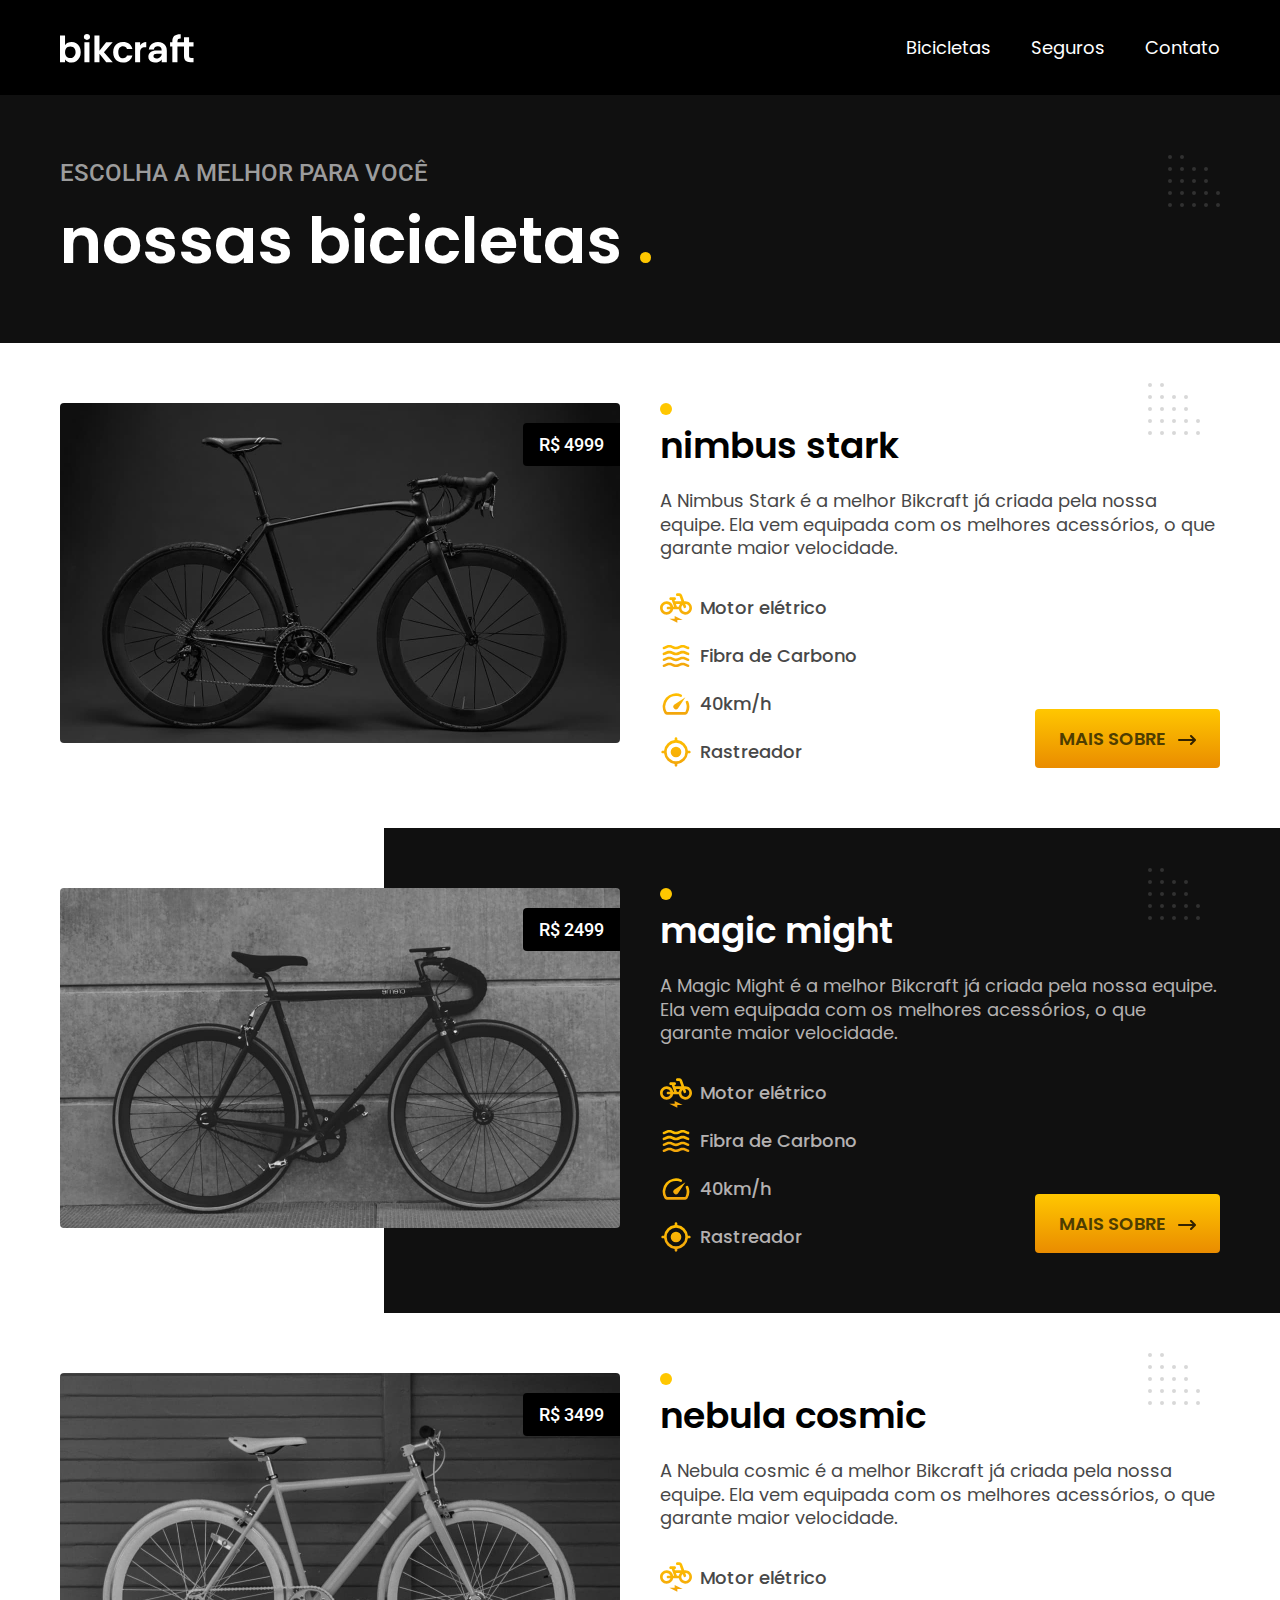
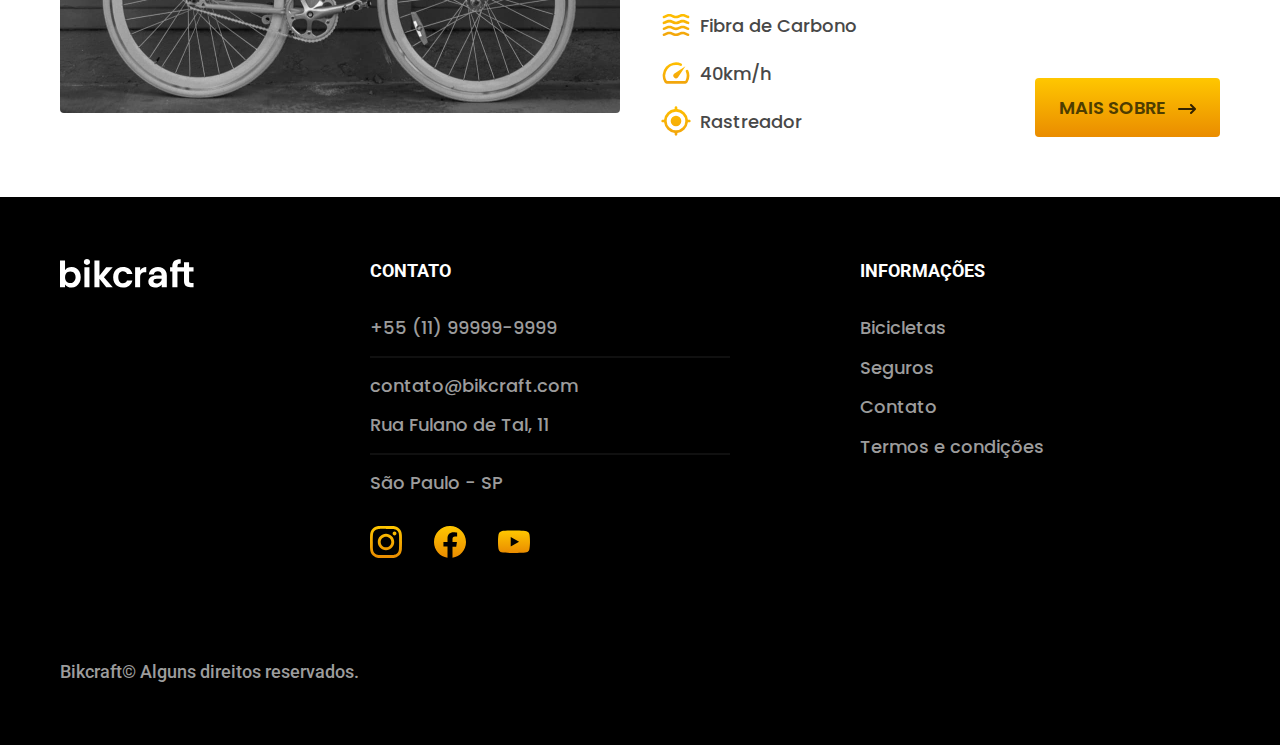
==== bicicletas.html @ 614dfc71 "final" ====
<!DOCTYPE html>
<html lang="pt-br">

<head>
  <meta charset="UTF-8">
  <meta name="viewport" content="width=device-width, initial-scale=1.0">
  <link rel="stylesheet" href="css/style.css">
  <link rel="preconnect" href="https://fonts.googleapis.com">
  <link rel="preconnect" href="https://fonts.gstatic.com" crossorigin>
  <link href="https://fonts.googleapis.com/css2?family=Merriweather:ital,wght@1,900&family=Poppins:wght@400;500;600&family=Roboto:wght@400;500;700&display=swap" rel="stylesheet">
  <meta name="description" content="Bicicletas elétricas de alta precisão e qualidade, feitas sob medida para o cliente. Explore o mundo na sua velocidade com a Bikcraft">
  <title>Bicicletas | Bikcraft</title>
</head>

<body>
  <header class="header-bg">
    <div class="header container">
      <a href="./"> <img src="/img/bikcraft.svg" alt="Bikcraft"> </a>
      <nav aria-label="primaria">
        <ul class="header-menu p-textopp">
          <li> <a href="/bicicletas.html"> Bicicletas </a> </li>
          <li> <a href="/seguros.html"> Seguros </a> </li>
          <li> <a href="/contato.html"> Contato </a> </li>
        </ul>
      </nav>
    </div>
  </header>
  <article class="titulo-bg">
    <div class="titulo-cont container">
      <h3 class="r-upper cinza4">escolha a melhor para você</h3>
      <h1 class="p-titulo branco">nossas bicicletas <span class="amarelo">.</span></h1>
    </div>
  </article>
  <main class="bikes">
    <div class="bike container ">
      <div class="img-bike">
        <img src="/img/bicicletas/nimbus.jpg" alt="bicileta">
        <span class="r-texto1 branco">R$ 4999</span>
      </div>
      <div class="conteudo-bikes">
        <h2 class="p-titulo11">nimbus stark</h2>
        <p class="p-textopp cinza2">A Nimbus Stark é a melhor Bikcraft já criada pela nossa equipe. Ela vem equipada com os melhores acessórios, o que garante maior velocidade.</p>
        <ul class="p-textop cinza2">
          <li> <img src="/img/icones/eletrica.svg">Motor elétrico</li>
          <li><img src="/img/icones/carbono.svg">Fibra de Carbono</li>
          <li><img src="/img/icones/velocidade.svg">40km/h</li>
          <li><img src="/img/icones/rastreador.svg">Rastreador</li>
        </ul>
        <a class="botão seta" href="./bicicletas/nimbus.html">MAIS SOBRE</a>
      </div>
    </div>
    <div class="bike-bg">
      <div class="bike container ">
        <div class="img-bike">
          <img src="/img/bicicletas/magic.jpg" alt="bicicleta">
          <span class="r-texto1 branco">R$ 2499</span>
        </div>
        <div class="conteudo-bikes">
          <h2 class="p-titulo11 branco">magic might</h2>
          <p class="p-textopp cinza1">A Magic Might é a melhor Bikcraft já criada pela nossa equipe. Ela vem equipada com os melhores acessórios, o que garante maior velocidade.</p>
          <ul class="p-textop cinza1">
            <li> <img src="/img/icones/eletrica.svg">Motor elétrico</li>
            <li><img src="/img/icones/carbono.svg">Fibra de Carbono</li>
            <li><img src="/img/icones/velocidade.svg">40km/h</li>
            <li><img src="/img/icones/rastreador.svg">Rastreador</li>
          </ul>
          <a class="botão seta" href="./bicicletas/magic.html">MAIS SOBRE</a>
        </div>
      </div>
    </div>
    <div class="bike container ">
      <div class="img-bike">
        <img src="/img/bicicletas/nebula.jpg" alt="bicileta">
        <span class="r-texto1 branco">R$ 3499</span>
      </div>
      <div class="conteudo-bikes">
        <h2 class="p-titulo11">nebula cosmic</h2>
        <p class="p-textopp cinza2">A Nebula cosmic é a melhor Bikcraft já criada pela nossa equipe. Ela vem equipada com os melhores acessórios, o que garante maior velocidade.</p>
        <ul class="p-textop cinza2">
          <li> <img src="/img/icones/eletrica.svg">Motor elétrico</li>
          <li><img src="/img/icones/carbono.svg">Fibra de Carbono</li>
          <li><img src="/img/icones/velocidade.svg">40km/h</li>
          <li><img src="/img/icones/rastreador.svg">Rastreador</li>
        </ul>
        <a class="botão seta" href="./bicicletas/nebula.html">MAIS SOBRE</a>
      </div>
    </div>
  </main>
  <footer class="footer-bg">
    <div class="footer container branco">
      <img class="bikcraft-logo" src="/img/bikcraft.svg" alt="Bikcraft">
      <div class="contato">
        <h3 class="r-titulopp">CONTATO</h3>
        <Ul class="p-textop cinza4">
          <li><a href="tel:+5511999999999">+55 (11) 99999-9999</a></li>
          <li><a href="mailto:contato@bikcraft.com">contato@bikcraft.com</a></li>
          <li><span>Rua Fulano de Tal, 11</span></li>
          <li><span>São Paulo - SP<span></li>
        </Ul>
        <div class="footer-redes">
          <img src="/img/insta.svg" alt="">
          <img src="/img/face.svg" alt="">
          <img src="/img/yout.svg" alt="">
        </div>
      </div>
      <div class="informção">
        <h3 class="r-titulopp">INFORMAÇÕES</h3>
        <Ul class="p-textop cinza4">
          <li><a href="/bicicletas.html">Bicicletas</a></li>
          <li><a href="/seguros.html">Seguros</a></li>
          <li><a href="/">Contato</a></li>
          <li><a href="/termos.html">Termos e condições</a></li>
        </ul>
      </div>
      <p class="textfooter r-texto1 cinza4">Bikcraft© Alguns direitos reservados.</p>
    </div>
  </footer>
</body>

</html>
---- css/style.css ----
@import url("./global/global.css");
@import url("./global/tipografia.css");
@import url("./global/cor.css");
@import url("./global/componente.css");
@import url("./global/header.css");
@import url("./home/introdução.css");
@import url("./home/bicicletas.css");
@import url("./home/tecnologia.css");
@import url("./home/parceiros.css");
@import url("./home/depoimento.css");
@import url("./home/seguro.css");
@import url("./global/footer.css");
/* outras pages */
@import url("./termos/termos.css");
@import url("./bicicletas/bicicletas.css");
@import url("./seguros/seguros.css");
@import url("./bicicletas/bicicleta.css");
@import url("./contato/contato.css");
@import url("./orçamento/orçamento.css");
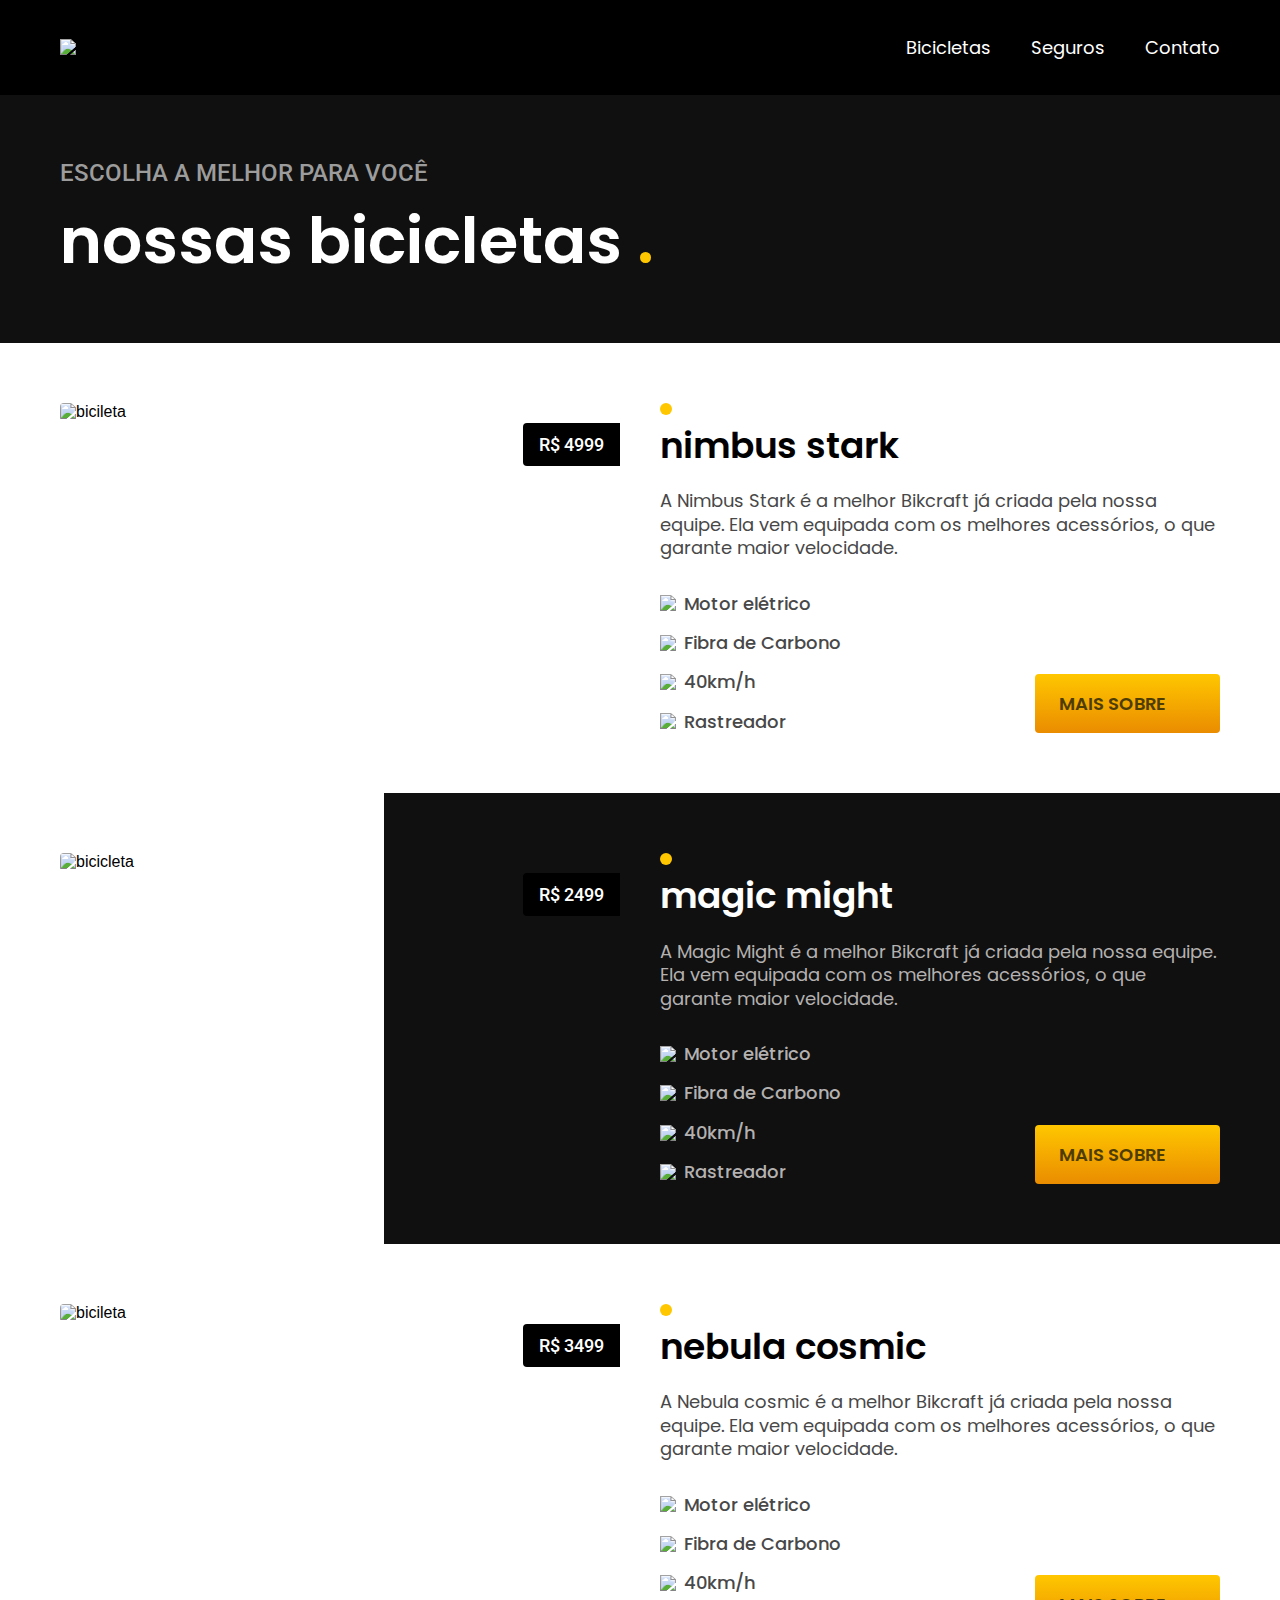
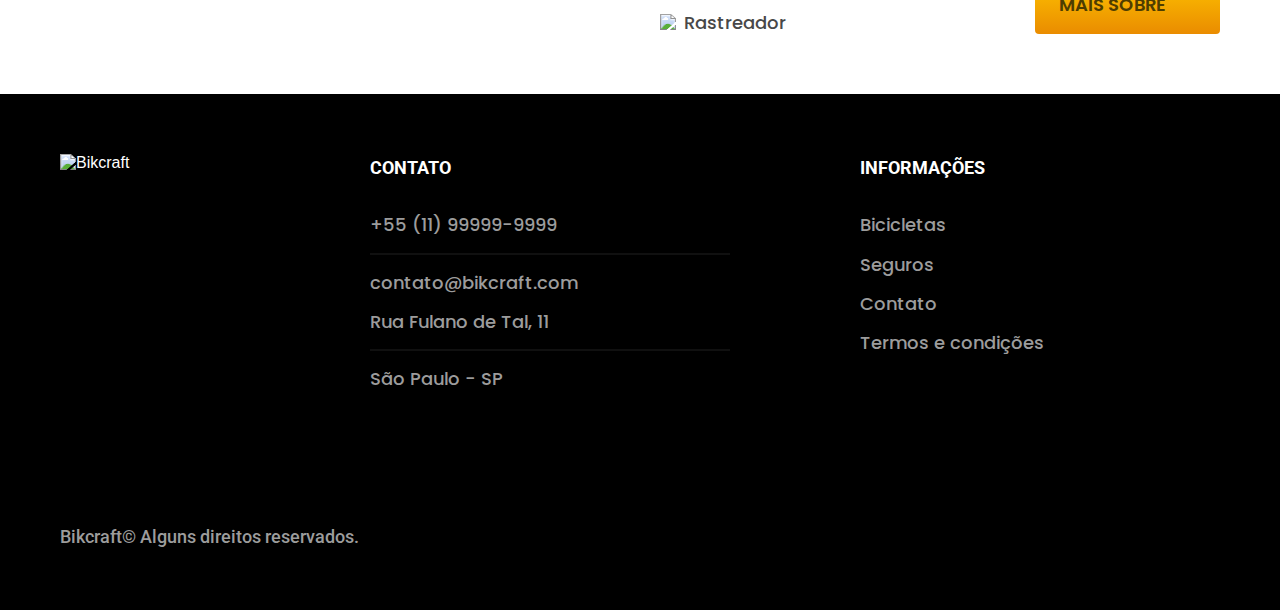
==== commit d867e78f: "final" ====
--- a/bicicletas.html
+++ b/bicicletas.html
@@ -1,120 +1,120 @@
-<!DOCTYPE html>
-<html lang="pt-br">
-
-<head>
-  <meta charset="UTF-8">
-  <meta name="viewport" content="width=device-width, initial-scale=1.0">
-  <link rel="stylesheet" href="css/style.css">
-  <link rel="preconnect" href="https://fonts.googleapis.com">
-  <link rel="preconnect" href="https://fonts.gstatic.com" crossorigin>
-  <link href="https://fonts.googleapis.com/css2?family=Merriweather:ital,wght@1,900&family=Poppins:wght@400;500;600&family=Roboto:wght@400;500;700&display=swap" rel="stylesheet">
-  <meta name="description" content="Bicicletas elétricas de alta precisão e qualidade, feitas sob medida para o cliente. Explore o mundo na sua velocidade com a Bikcraft">
-  <title>Bicicletas | Bikcraft</title>
-</head>
-
-<body>
-  <header class="header-bg">
-    <div class="header container">
-      <a href="./"> <img src="/img/bikcraft.svg" alt="Bikcraft"> </a>
-      <nav aria-label="primaria">
-        <ul class="header-menu p-textopp">
-          <li> <a href="/bicicletas.html"> Bicicletas </a> </li>
-          <li> <a href="/seguros.html"> Seguros </a> </li>
-          <li> <a href="/contato.html"> Contato </a> </li>
-        </ul>
-      </nav>
-    </div>
-  </header>
-  <article class="titulo-bg">
-    <div class="titulo-cont container">
-      <h3 class="r-upper cinza4">escolha a melhor para você</h3>
-      <h1 class="p-titulo branco">nossas bicicletas <span class="amarelo">.</span></h1>
-    </div>
-  </article>
-  <main class="bikes">
-    <div class="bike container ">
-      <div class="img-bike">
-        <img src="/img/bicicletas/nimbus.jpg" alt="bicileta">
-        <span class="r-texto1 branco">R$ 4999</span>
-      </div>
-      <div class="conteudo-bikes">
-        <h2 class="p-titulo11">nimbus stark</h2>
-        <p class="p-textopp cinza2">A Nimbus Stark é a melhor Bikcraft já criada pela nossa equipe. Ela vem equipada com os melhores acessórios, o que garante maior velocidade.</p>
-        <ul class="p-textop cinza2">
-          <li> <img src="/img/icones/eletrica.svg">Motor elétrico</li>
-          <li><img src="/img/icones/carbono.svg">Fibra de Carbono</li>
-          <li><img src="/img/icones/velocidade.svg">40km/h</li>
-          <li><img src="/img/icones/rastreador.svg">Rastreador</li>
-        </ul>
-        <a class="botão seta" href="./bicicletas/nimbus.html">MAIS SOBRE</a>
-      </div>
-    </div>
-    <div class="bike-bg">
-      <div class="bike container ">
-        <div class="img-bike">
-          <img src="/img/bicicletas/magic.jpg" alt="bicicleta">
-          <span class="r-texto1 branco">R$ 2499</span>
-        </div>
-        <div class="conteudo-bikes">
-          <h2 class="p-titulo11 branco">magic might</h2>
-          <p class="p-textopp cinza1">A Magic Might é a melhor Bikcraft já criada pela nossa equipe. Ela vem equipada com os melhores acessórios, o que garante maior velocidade.</p>
-          <ul class="p-textop cinza1">
-            <li> <img src="/img/icones/eletrica.svg">Motor elétrico</li>
-            <li><img src="/img/icones/carbono.svg">Fibra de Carbono</li>
-            <li><img src="/img/icones/velocidade.svg">40km/h</li>
-            <li><img src="/img/icones/rastreador.svg">Rastreador</li>
-          </ul>
-          <a class="botão seta" href="./bicicletas/magic.html">MAIS SOBRE</a>
-        </div>
-      </div>
-    </div>
-    <div class="bike container ">
-      <div class="img-bike">
-        <img src="/img/bicicletas/nebula.jpg" alt="bicileta">
-        <span class="r-texto1 branco">R$ 3499</span>
-      </div>
-      <div class="conteudo-bikes">
-        <h2 class="p-titulo11">nebula cosmic</h2>
-        <p class="p-textopp cinza2">A Nebula cosmic é a melhor Bikcraft já criada pela nossa equipe. Ela vem equipada com os melhores acessórios, o que garante maior velocidade.</p>
-        <ul class="p-textop cinza2">
-          <li> <img src="/img/icones/eletrica.svg">Motor elétrico</li>
-          <li><img src="/img/icones/carbono.svg">Fibra de Carbono</li>
-          <li><img src="/img/icones/velocidade.svg">40km/h</li>
-          <li><img src="/img/icones/rastreador.svg">Rastreador</li>
-        </ul>
-        <a class="botão seta" href="./bicicletas/nebula.html">MAIS SOBRE</a>
-      </div>
-    </div>
-  </main>
-  <footer class="footer-bg">
-    <div class="footer container branco">
-      <img class="bikcraft-logo" src="/img/bikcraft.svg" alt="Bikcraft">
-      <div class="contato">
-        <h3 class="r-titulopp">CONTATO</h3>
-        <Ul class="p-textop cinza4">
-          <li><a href="tel:+5511999999999">+55 (11) 99999-9999</a></li>
-          <li><a href="mailto:contato@bikcraft.com">contato@bikcraft.com</a></li>
-          <li><span>Rua Fulano de Tal, 11</span></li>
-          <li><span>São Paulo - SP<span></li>
-        </Ul>
-        <div class="footer-redes">
-          <img src="/img/insta.svg" alt="">
-          <img src="/img/face.svg" alt="">
-          <img src="/img/yout.svg" alt="">
-        </div>
-      </div>
-      <div class="informção">
-        <h3 class="r-titulopp">INFORMAÇÕES</h3>
-        <Ul class="p-textop cinza4">
-          <li><a href="/bicicletas.html">Bicicletas</a></li>
-          <li><a href="/seguros.html">Seguros</a></li>
-          <li><a href="/">Contato</a></li>
-          <li><a href="/termos.html">Termos e condições</a></li>
-        </ul>
-      </div>
-      <p class="textfooter r-texto1 cinza4">Bikcraft© Alguns direitos reservados.</p>
-    </div>
-  </footer>
-</body>
-
+<!DOCTYPE html>
+<html lang="pt-br">
+
+<head>
+  <meta charset="UTF-8">
+  <meta name="viewport" content="width=device-width, initial-scale=1.0">
+  <link rel="stylesheet" href="/style.min.css">
+  <link rel="preconnect" href="https://fonts.googleapis.com">
+  <link rel="preconnect" href="https://fonts.gstatic.com" crossorigin>
+  <link href="https://fonts.googleapis.com/css2?family=Merriweather:ital,wght@1,900&family=Poppins:wght@400;500;600&family=Roboto:wght@400;500;700&display=swap" rel="stylesheet">
+  <meta name="description" content="Bicicletas elétricas de alta precisão e qualidade, feitas sob medida para o cliente. Explore o mundo na sua velocidade com a Bikcraft">
+  <title>Bicicletas | Bikcraft</title>
+</head>
+
+<body>
+  <header class="header-bg">
+    <div class="header container">
+      <a href="./"> <img src="/img/bikcraft.svg" alt="Bikcraft"> </a>
+      <nav aria-label="primaria">
+        <ul class="header-menu p-textopp">
+          <li> <a href="/bicicletas.html"> Bicicletas </a> </li>
+          <li> <a href="/seguros.html"> Seguros </a> </li>
+          <li> <a href="/contato.html"> Contato </a> </li>
+        </ul>
+      </nav>
+    </div>
+  </header>
+  <article class="titulo-bg">
+    <div class="titulo-cont container">
+      <h3 class="r-upper cinza4">escolha a melhor para você</h3>
+      <h1 class="p-titulo branco">nossas bicicletas <span class="amarelo">.</span></h1>
+    </div>
+  </article>
+  <main class="bikes">
+    <div class="bike container ">
+      <div class="img-bike">
+        <img src="/img/bicicletas/nimbus.jpg" alt="bicileta">
+        <span class="r-texto1 branco">R$ 4999</span>
+      </div>
+      <div class="conteudo-bikes">
+        <h2 class="p-titulo11">nimbus stark</h2>
+        <p class="p-textopp cinza2">A Nimbus Stark é a melhor Bikcraft já criada pela nossa equipe. Ela vem equipada com os melhores acessórios, o que garante maior velocidade.</p>
+        <ul class="p-textop cinza2">
+          <li> <img src="/img/icones/eletrica.svg">Motor elétrico</li>
+          <li><img src="/img/icones/carbono.svg">Fibra de Carbono</li>
+          <li><img src="/img/icones/velocidade.svg">40km/h</li>
+          <li><img src="/img/icones/rastreador.svg">Rastreador</li>
+        </ul>
+        <a class="botão seta" href="/nimbus.html">MAIS SOBRE</a>
+      </div>
+    </div>
+    <div class="bike-bg">
+      <div class="bike container ">
+        <div class="img-bike">
+          <img src="/img/bicicletas/magic.jpg" alt="bicicleta">
+          <span class="r-texto1 branco">R$ 2499</span>
+        </div>
+        <div class="conteudo-bikes">
+          <h2 class="p-titulo11 branco">magic might</h2>
+          <p class="p-textopp cinza1">A Magic Might é a melhor Bikcraft já criada pela nossa equipe. Ela vem equipada com os melhores acessórios, o que garante maior velocidade.</p>
+          <ul class="p-textop cinza1">
+            <li> <img src="/img/icones/eletrica.svg">Motor elétrico</li>
+            <li><img src="/img/icones/carbono.svg">Fibra de Carbono</li>
+            <li><img src="/img/icones/velocidade.svg">40km/h</li>
+            <li><img src="/img/icones/rastreador.svg">Rastreador</li>
+          </ul>
+          <a class="botão seta" href="/magic.html">MAIS SOBRE</a>
+        </div>
+      </div>
+    </div>
+    <div class="bike container ">
+      <div class="img-bike">
+        <img src="/img/bicicletas/nebula.jpg" alt="bicileta">
+        <span class="r-texto1 branco">R$ 3499</span>
+      </div>
+      <div class="conteudo-bikes">
+        <h2 class="p-titulo11">nebula cosmic</h2>
+        <p class="p-textopp cinza2">A Nebula cosmic é a melhor Bikcraft já criada pela nossa equipe. Ela vem equipada com os melhores acessórios, o que garante maior velocidade.</p>
+        <ul class="p-textop cinza2">
+          <li> <img src="/img/icones/eletrica.svg">Motor elétrico</li>
+          <li><img src="/img/icones/carbono.svg">Fibra de Carbono</li>
+          <li><img src="/img/icones/velocidade.svg">40km/h</li>
+          <li><img src="/img/icones/rastreador.svg">Rastreador</li>
+        </ul>
+        <a class="botão seta" href="/nebula.html">MAIS SOBRE</a>
+      </div>
+    </div>
+  </main>
+  <footer class="footer-bg">
+    <div class="footer container branco">
+      <img class="bikcraft-logo" src="/img/bikcraft.svg" alt="Bikcraft">
+      <div class="contato">
+        <h3 class="r-titulopp">CONTATO</h3>
+        <Ul class="p-textop cinza4">
+          <li><a href="tel:+5511999999999">+55 (11) 99999-9999</a></li>
+          <li><a href="mailto:contato@bikcraft.com">contato@bikcraft.com</a></li>
+          <li><span>Rua Fulano de Tal, 11</span></li>
+          <li><span>São Paulo - SP<span></li>
+        </Ul>
+        <div class="footer-redes">
+          <img src="/img/insta.svg" alt="">
+          <img src="/img/face.svg" alt="">
+          <img src="/img/yout.svg" alt="">
+        </div>
+      </div>
+      <div class="informção">
+        <h3 class="r-titulopp">INFORMAÇÕES</h3>
+        <Ul class="p-textop cinza4">
+          <li><a href="/bicicletas.html">Bicicletas</a></li>
+          <li><a href="/seguros.html">Seguros</a></li>
+          <li><a href="/">Contato</a></li>
+          <li><a href="/termos.html">Termos e condições</a></li>
+        </ul>
+      </div>
+      <p class="textfooter r-texto1 cinza4">Bikcraft© Alguns direitos reservados.</p>
+    </div>
+  </footer>
+</body>
+
 </html>--- a/style.min.css
+++ b/style.min.css
@@ -0,0 +1 @@
+a,dd,h1,h2,h3,h4,h5,h6,p{text-decoration:none;color:inherit;margin:0;padding:0}button{border:none}.container{box-sizing:border-box;max-width:1200px;padding-left:20px;padding-right:20px;margin-left:auto;margin-right:auto}img{max-width:100%;height:auto;display:block}img[src$=".jpg"]{border-radius:4px}.p-titulo{font-family:poppins;font-size:64px;line-height:1.3;font-weight:600}.p-titulo1{font-family:poppins;font-size:32px;line-height:1.3;font-weight:600}.p-titulo11{font-family:poppins;font-size:36px;line-height:1.3;font-weight:600}.p-titulo111{font-family:poppins;font-size:48px;line-height:1.3;font-weight:600}.p-titulo2{font-family:poppins;font-size:24px;line-height:1.3;font-weight:500}.p-titulo3{font-family:poppins;font-size:24px;line-height:1.3;font-weight:600}.p-titulo4{font-family:poppins;font-size:16px;line-height:1.3;font-weight:600}.p-titulo5{font-family:poppins;font-size:16px;line-height:1.3;font-weight:500}.p-textop{font-family:poppins;font-size:18px;line-height:1.3;font-weight:500}.p-textopp{font-family:poppins;font-size:18px;line-height:1.3;font-weight:400}.p-textopp1{font-family:poppins;font-size:12px;line-height:1.3;font-weight:500}.r-paragrafo{font-family:Roboto;font-size:24px;line-height:1.5;font-weight:400}.r-paragrafo1{font-family:Roboto;font-size:20px;line-height:1.5;font-weight:400}.r-sub{font-family:Roboto;font-size:20px;line-height:1.5;font-weight:500}.r-upper{font-family:Roboto;font-size:24px;line-height:1.5;font-weight:500;text-transform:uppercase}.r-upper1{font-family:Roboto;font-size:36px;line-height:1.5;font-weight:500;text-transform:uppercase}.r-texto{font-family:Roboto;font-size:16px;line-height:1.5;font-weight:400}.r-textob{font-family:Roboto;font-size:16px;line-height:1.5;font-weight:500}.r-texto1{font-family:Roboto;font-size:18px;line-height:1.5;font-weight:500}.r-titulopp{font-family:Roboto;font-size:18px;line-height:1.5;font-weight:700;text-transform:uppercase}.textodep{font-family:Merriweather;font-style:italic;font-weight:900;font-size:36px;line-height:1.3}@media (max-width:1200px){.p-titulo{font-size:40px}.r-paragrafo{font-size:18px}}@media (max-width:800px){.p-titulo{font-size:36px}.p-titulo1{font-size:24px}.r-texto1{font-size:16px}.textodep{font-size:32px}.r-upper{font-size:18px;text-transform:lowercase}.r-upper1{font-family:Roboto;font-size:24px}}.amarelo{color:#ffc700}.amarelo1{color:#4e3d00}.branco{color:#fff}.preto{color:#000}.preto1{color:#101010}.preto2{color:#1d1d1d}.cinza{color:#e5e5e5}.cinza1{color:#b4b1b1}.cinza2{color:#484848}.cinza3{color:#313131}.cinza4{color:#9c9c9c}:root{--branco:#ffffff;--preto:#000000;--preto1:#101010;--preto2:#1d1d1d;--amarelo:#ffc700;--amarelo1:#4e3d00;--amarelo2:#ca9e00;--branco1:#eeeeee;--cinza:#e5e5e5;--cinza1:#b4b1b1;--cinza2:#484848;--cinza3:#313131;--cinza4:#9c9c9c}.botão{display:inline-block;background:linear-gradient(#ffc700,#ea8c00);color:var(--amarelo1);padding:16px 24px;border-radius:4px;font-family:Poppins;font-weight:600;font-size:18px;max-width:max-content;border:none;cursor:pointer}.botão.secundario{background:var(--cinza3);color:var(--branco1)}.botão.seta::after{content:"";display:inline-block;width:18px;height:10px;margin-left:12px;background-image:url("/img/icones/seta.svg");transition:transform .2s}.botão.seta:hover::after{transform:translateX(4px)}.botão:hover{background:linear-gradient(#f3be00,#d68000)}.botão.secundario:hover{background:var(--cinza2)}.titulo-bg{background:var(--preto1) url("/img/dec/top-right.svg") no-repeat top 60px right 60px;padding-top:60px;padding-bottom:60px}.titulo-cont h1{margin-top:8px}@media (max-width:800px){.botão{padding:12px 20px;font-weight:500;font-size:16px}.titulo-bg{background:var(--preto1);padding-top:40px;padding-bottom:40px}.titulo-cont h1{margin-top:0}}body{margin:0;font-family:Arial,Helvetica,sans-serif}ul{margin:0;padding:0;list-style:none}a{text-decoration:none}.header-bg{background-color:#000}.header{display:flex;flex-wrap:wrap;gap:20px;justify-content:space-between;align-items:center;padding-top:20px;padding-bottom:20px}.header-menu{display:flex;flex-wrap:wrap;gap:40px}.header-menu a{display:inline-block;padding:16px 0;color:#fff;font-size:18px;position:relative}.header-menu a::after{content:"";display:block;height:2px;width:0%;background:#fff;margin-top:4px;transition:.3s;position:absolute}.header-menu a:hover:after{width:100%}@media (max-width:800px){.header-menu{gap:20px}.header-menu a:hover{background-color:#2e2e2e}.header-menu a{background:#111;padding:12px 16px;border-radius:4px}.header-menu a::after{display:none}}@media (max-width:600px){.header-menu{gap:12px}.header-menu a{padding:8px 12px;font-size:12px}}.introdução{background:var(--preto) url("/img/dec/bottom-left.svg") no-repeat bottom 160px left 80px;box-shadow:inset 0 -80px var(--branco)}.conteudointro{display:grid;grid-template-columns:1fr 1fr;gap:20px}.textosintro{margin-top:100px}.introtexto,.introtitulo{margin-bottom:40px}.introtexto{max-width:40ch}.imgintro{height:100%;object-fit:cover}@media (max-width:1200px){.textosintro{margin-top:80px}}@media (max-width:800px){.introdução{box-shadow:inset 0 -40px var(--branco)}.introtitulo{margin-bottom:20px}.textosintro{margin-top:60px}.conteudointro{grid-template-columns:1fr}.imgintro{height:300px;width:100%;margin-top:20px}.introdução{background:var(--preto1)}.textosintro{margin-top:60px}}.bicicletas{box-sizing:border-box;max-width:1400px;padding-left:20px;padding-right:20px;margin-left:auto;margin-right:auto;display:flex;gap:40px;margin-top:60px;overflow-x:auto}.opções{margin-top:100px;margin-bottom:100px}.bicicletas h2{margin-top:14px;margin-bottom:8px;display:flex;align-items:center}.bicicletas a{display:block}.bicicletas h2::before{content:"";display:inline-block;background:var(--amarelo);height:12px;width:12px;border-radius:6px;margin-right:8px;transition:width .2s}.bicicletas a:hover h2::before{width:24px}.preço{padding-right:20px}.bicicleta{min-width:280px}@media (max-width:800px){.opções{margin-top:60px;margin-bottom:60px}.bicicletas{gap:20px;margin-top:24px;padding-bottom:20px}}.tecnologia-bg{background:var(--preto1) url("/img/dec/bottom-left.svg") no-repeat bottom 160px left 80px;box-shadow:inset 0 -80px var(--branco),inset 0 80px var(--branco)}.tecnologia{display:grid;grid-template-columns:1fr 1fr;gap:20px}.tecnologia h4{padding-top:140px;padding-bottom:20px}.tecnologia h1{padding-bottom:32px}.vantagens{display:flex;gap:32px;padding-bottom:140px}.link{padding-top:20px;display:inline-block;position:relative;padding-bottom:64px}.link::after{content:"";display:block;width:100%;height:4px;background:currentColor;position:absolute}.link:hover{color:var(--branco)}.vantagens h6{padding-bottom:8px;padding-top:12px;width:max-content}.imgtec{height:100%;object-fit:cover;object-position:left}@media (max-width:800px){.tecnologia{grid-template-columns:1fr}.tecnologia-bg{box-shadow:none}.tecnologia h4{padding-top:60px}.vantagens{padding-bottom:60px}.imgtec{display:none}}@media (max-width:600px){.vantagens{flex-direction:column}}.parceiros{padding-top:60px;padding-bottom:120px}.parceiros h1{margin-bottom:60px}.parceiros ul{max-width:1400px;padding:0 20px;margin:0 auto;display:grid;grid-template-columns:repeat(4,1fr)}.parceiros li{padding:32px;display:flex;border-left:2px solid var(--branco1)}.parceiros li img{margin:auto}.parceiros li:first-child,.parceiros li:nth-child(5){border:none}.parceiros li:nth-child(n+5){border-top:2px solid var(--branco1)}@media (max-width:800px){.parceiros{padding-bottom:60px}.parceiros h1{margin-bottom:20px}.parceiros ul{grid-template-columns:repeat(2,1fr)}.parceiros li:nth-child(n+3){border-top:2px solid var(--branco1)}.parceiros li:nth-child(odd){border-left:none}.parceiros li{padding:40px}}.depoimento{display:grid;grid-template-columns:1fr 1fr;background:var(--amarelo) url("/img/dec/bottom-right-p.svg") no-repeat bottom 40px right 40px;overflow:hidden}.depoimento img{border-radius:0;object-fit:cover;height:100%;width:100%}.conteudodep{padding:40px 40px 80px 80px;align-self:end}.conteudodep span{display:block;margin-top:32px}.conteudodep p{max-width:24ch;position:relative}.conteudodep p::before{content:"“";font-size:5rem;color:var(--amarelo2);position:absolute;left:-50px;top:-20px}.conteudodep p::after{content:"”";font-size:5rem;color:var(--amarelo2);position:absolute}@media (max-width:800px){.depoimento{grid-template-columns:1fr}.conteudodep p{padding-top:32px}.conteudodep p::before{left:-50px;top:5px}.conteudodep{padding:40px 80px;justify-self:center}.depoimento img{height:200px}}.seguros-bg{background:var(--preto1)}.seguros{padding-top:60px;padding-bottom:60px;display:grid;grid-template-columns:1fr 1fr;gap:40px;align-items:center}.seguros h1{grid-column:1/-1}.peo.ouro{grid-column:2;grid-row:2;position:relative}.peo{background:var(--preto);border-radius:8px;padding:32px 32px 32px 60px;display:grid;grid-template-columns:1fr auto}.peo h3{margin-bottom:40px}.peo span{grid-column:2;grid-row:1;display:block;text-align:right}.peo ul{grid-column:1/-1;margin-bottom:32px}.peo a{grid-column:1/-1}.peo li+li{margin-top:20px;position:relative}.peo li{position:relative;display:flex;align-items:center}.peo li::before{content:"";display:inline-block;width:14px;height:12px;background-image:url("/img/check.svg");position:absolute;left:-22px}.spanp{display:block;position:absolute;top:32px;right:32px}@media (max-width:800px){.seguros{padding-top:60px;padding-bottom:60px;display:grid;grid-template-columns:1fr;gap:40px;align-items:center}.peo.ouro{grid-column:1;grid-row:3}.seguros h1{grid-column:1}}.footer-bg{background:var(--preto)}.footer{display:grid;grid-template-columns:3fr 5fr 4fr;gap:40px;padding-top:60px;padding-bottom:60px}.footer h3{margin-bottom:32px}.footer li{margin-bottom:16px}.footer ul{margin-bottom:32px}.footer-redes{display:flex;gap:32px}.contato li:nth-child(odd):after{content:"";display:block;max-width:360px;height:2px;background:var(--preto1);margin-top:16px}.footer a:hover{color:var(--branco)}.textfooter{grid-column:1/-1;margin-top:60px}@media (max-width:800px){.bikcraft-logo{display:none}.footer{grid-template-columns:1fr 1fr}.contato{grid-column:1}.informação{grid-column:2}}@media (max-width:600px){.footer{grid-template-columns:1fr}}.cont-termos{padding-bottom:120px;padding-top:60px}.cont-termos h2{margin-bottom:28px}.item{padding-top:60px}.termosli p{margin-top:20px;max-width:75ch}.bike{display:grid;grid-template-columns:1fr 1fr;gap:40px;padding-top:60px;padding-bottom:60px;background:url("/img/dec/top-right.svg") no-repeat top 40px right 40px}.img-bike span{background:var(--preto);padding:8px 16px;display:inline-block;position:absolute;top:20px;right:0;border-radius:4px 0 0 4px}.img-bike{position:relative}.conteudo-bikes{display:grid;grid-template-columns:1fr auto;align-content:start}.conteudo-bikes h2,.conteudo-bikes p{grid-column:1/-1}.bikes h2{margin-bottom:20px}.bikes h2::before{content:"";display:block;height:12px;width:12px;border-radius:8px;background:var(--amarelo);margin-bottom:8px}.bikes p{margin-bottom:32px}.bikes a{place-self:end}.bikes li{display:flex;align-items:center;gap:8px}.bikes li+li{margin-top:16px}.bike-bg{background:linear-gradient(to right,#fff 30%,var(--preto1) 30%)}@media (max-width:800px){.bike-bg{background:var(--preto1)}.bike{grid-template-columns:1fr;gap:20px;padding-top:40px;padding-bottom:40px}}@media (max-width:600px){.conteudo-bikes{grid-template-columns:1fr}.bikes a{place-self:start}.bikes ul{margin-bottom:32px}}.seguros1{display:grid;grid-template-columns:1fr 1fr;gap:40px;align-items:center;padding-top:80px;padding-bottom:80px}.peo2{grid-column:2;grid-row:1;position:relative}.peo1,.peo2{background:var(--preto);border-radius:8px;padding:32px 32px 32px 60px;display:grid;grid-template-columns:1fr auto}.peo1 span,.peo2 span{grid-column:2;grid-row:1;display:block;text-align:right}.peo1 h3,.peo2 h3{margin-bottom:40px}.peo1 ul,.peo2 ul{grid-column:1/-1;margin-bottom:32px}.peo1 a,.peo2 a{grid-column:1/-1}.peo1 li+li,.peo2 li+li{margin-top:20px;position:relative}.seguros1 li::before{content:"";display:inline-block;width:14px;height:12px;background-image:url("/img/check.svg");position:absolute;left:-22px}.seguros1 li{position:relative;display:flex;align-items:center}.vantagens1{display:grid;grid-template-columns:repeat(auto-fit,minmax(280px,max-content));gap:40px 80px;padding-top:80px}.vantagens1 h3{margin-bottom:20px;margin-top:8px}.vantagens-bg{background:var(--preto)}.conteudo-vant{padding-top:100px;padding-bottom:100px}.perguntas{padding-top:120px;padding-bottom:120px}.perguntas1{margin-top:60px}.perguntas dl div{padding:20px;border-radius:4px;position:relative}.perguntas dl>div:nth-child(odd){background-color:var(--cinza)}.perguntas dt{position:relative;display:flex;align-items:center}.perguntas dt::before{content:"";display:inline-block;width:8px;height:8px;border-radius:6px;background:var(--amarelo);margin-right:8px}.perguntas dl div::after{content:"";display:inline-block;width:14px;height:6px;border-radius:6px;background:url("/img/icones/seta-abrir.svg");position:absolute;top:36px;right:20px;transition:.3s}.perguntas dl div:hover::after{transform:rotate(180deg)}.perguntas dd{padding-left:16px;padding-top:16px;max-width:80ch}@media (max-width:800px){.vantagens{padding-top:60px}.conteudo-vant{padding-top:80px;padding-bottom:80px}.seguros1{grid-template-columns:1fr;gap:20px}.perguntas{padding-top:60px;padding-bottom:60px}.perguntas1{margin-top:40px}.peo2{grid-column:1;grid-row:inherit;position:relative}}.bicicleta1{display:grid;grid-template-columns:1fr 1fr;align-items:start;gap:40px;padding-top:60px;padding-bottom:60px}.img-bicicletas{display:flex;flex-wrap:wrap;gap:20px}.img-bicicletas img{flex:1;min-width:200px}.img-bicicletas img:first-child{min-width:100%}.conteudo-bicicleta p{margin-bottom:32px}.comprar{display:grid;grid-template-columns:max-content auto;align-items:center;justify-items:start;gap:8px 12px}.comprar a{grid-row:span 2;max-width:max-content}.compra{display:flex;align-items:center;background:var(--preto);border-radius:4px;padding:4px 8px;gap:8px}.conteudo-bicicleta h2{letter-spacing:.015rem;margin-top:60px;margin-bottom:20px}.bicicleta-ficha,.bicicleta-info{padding:32px;background:var(--preto);border-radius:4px}.bicicleta-info{display:grid;grid-template-columns:1fr 1fr;gap:20px}.bicicleta-info img{width:24px}.bicicleta-info h3{margin-top:8px;margin-bottom:8px}.bicicleta-ficha li{padding:4px 0;display:flex;justify-content:space-between;border-bottom:1px solid var(--cinza3)}.bicicleta-ficha li:last-child{border-bottom:none}.seg-bg{background:var(--preto1);box-shadow:inset 0 80px var(--branco),inset 0 -80px var(--preto)}.segseg{display:grid;grid-template-columns:1fr 1fr;gap:40px;align-items:center}.conteudo-seg p{margin-top:20px;margin-bottom:32px;max-width:40ch}.imgsegb{height:100%;width:100%;object-fit:cover}@media (max-width:800px){.bicicleta1{grid-template-columns:1fr;padding-top:40px;padding-bottom:40px}.img-bicicletas{grid-row:2}.segseg{grid-template-columns:1fr}.conteudo-seg{grid-row:1;padding-top:40px}.seg-bg{box-shadow:none;box-shadow:inset 0 -80px var(--preto)}}@media (max-width:400px){.bicicleta-info{grid-template-columns:1fr}.comprar{grid-template-columns:1fr}}.cont-bg{background:var(--preto1);box-shadow:inset 0 -60px #efefef}.card{display:grid;grid-template-columns:5fr 7fr}.endereço{background:var(--preto) url("/img/dec/bottom-left.svg") no-repeat bottom 40px left 40px;padding:60px;border-radius:5px 0 0 5px;box-shadow:0 1px 2px rgba(0,0,0,.1)}.endereço h3{margin-bottom:40px}.rua{margin-bottom:32px;position:relative;padding-left:32px}.mail{position:relative;padding-left:32px}.mail a{max-width:max-content;margin-bottom:8px}.tel{margin-top:32px;position:relative;padding-left:32px}.contato-redes{margin-top:60px;display:flex;gap:32px}.endereço a:hover{color:var(--branco)}.formulario{background:var(--branco) url("/img/dec/bottom-right.svg") no-repeat bottom 40px right 40px;padding:60px;border-radius:0 5px 5px 0;box-shadow:0 1px 2px rgba(0,0,0,.1)}.rua::before{content:url("/img/icones/local.svg");display:block;left:0;position:absolute}.mail::before{content:url("/img/icones/email.svg");display:block;left:0;position:absolute}.tel::before{content:url("/img/icones/telefone.svg");display:block;left:0;position:absolute}.form{display:grid;grid-template-columns:1fr 1fr;gap:20px}.form label{display:block;margin-bottom:4px}.col-2{grid-column:span 2}.form input[type=email],.form input[type=text],.form textarea{font:400 16px/1.5 roboto;background:var(--branco1);border:1px solid var(--cinza);border-radius:4px;padding:12px;width:100%;box-sizing:border-box}.form input[type=email]:focus,.form input[type=text]:focus,.form textarea:focus{outline:0;border-color:var(--amarelo);background:var(--branco);box-shadow:0 0 0 2px #fea}.lojas{padding-top:120px;background:#efefef;padding-bottom:120px}.sprio{display:grid;grid-template-columns:1fr 1fr;gap:32px;margin-top:60px}.sprio img{border-radius:4px 4px 0 0}.sprio h3{display:flex;align-items:center}.sprio h3::before{content:"";display:inline-block;height:8px;width:8px;background:var(--amarelo);border-radius:6px;margin-right:8px}.cont-end{background:var(--branco);padding:32px;border-radius:0 0 4px 4px;box-shadow:0 1px 1px rgba(0,0,0,.1)}.grid-end{display:grid;grid-template-columns:1fr 1fr;margin-top:20px;margin-bottom:20px}.grid-end p+p{margin-top:8px}.grid-end address a+a{display:block;margin-top:8px}.grid-end address,.grid-end div{border-left:2px solid var(--cinza);padding-left:8px}.grid-end address a:hover{color:var(--cinza3);font-weight:500}.horario::before{content:url("/img/icones/horario.svg");display:inline-block;margin-right:8px}.horario{display:flex;align-items:center}@media (max-width:800px){.card{grid-template-columns:1fr}.endereço{background:var(--preto)}.endereço{padding:40px;border-radius:5px 5px 0 0}.contato-redes{margin-top:32px}.formulario{padding:40px;border-radius:0 0 5px 5px}.lojas{padding-top:60px;padding-bottom:60px}.grid-end{display:grid;grid-template-columns:1fr;gap:12px}}@media (max-width:600px){.sprio{grid-template-columns:1fr}.form{grid-template-columns:1fr}.col-2{grid-column:1}}.orça-bg{background:#efefef;box-shadow:inset 0 520px var(--preto1)}.card1{padding-top:20px;padding-bottom:120px}.email1{margin-bottom:60px}.form1 h2{margin-bottom:20px}.checktermo{display:flex;gap:8px}.orça-conteudo{display:none}#Seguro:checked~#orçamento-seguro,#bikcraft:checked~#orçamento-bikcraft{display:block}.escolha{display:grid;grid-template-columns:1fr 1fr;align-content:start;gap:20px}.escolha label{background:var(--cinza3);color:var(--cinza);padding:12px 16px;border-radius:4px;display:block;cursor:pointer}.escolha input:checked+label{background:var(--branco);color:var(--preto1)}.escolha input:checked+label::before{border-color:var(--preto1);box-shadow:inset 0 0 0 3px var(--branco),inset 0 0 0 6px var(--preto1)}.escolha label::before{content:"";display:inline-block;width:12px;height:12px;border-radius:6px;border:1px solid var(--cinza);margin-right:8px;box-sizing:border-box}.escolha input{opacity:0;position:absolute;pointer-events:none}.escolha h2,.escolha label{margin-bottom:20px}.orça-bg h2::before{content:"";display:block;background:var(--amarelo);height:8px;width:8px;border-radius:6px;position:absolute;left:0}.orça-bg h2{position:relative;display:flex;align-items:center;padding-left:16px}.orça-conteudo label{display:grid;grid-template-columns:auto 1fr auto;align-items:center}.orça-conteudo label span{display:none}.orça-conteudo input:checked+label span{display:inline-block}.escolha label:hover{background:var(--cinza2)}.detalhes-bike{background:var(--branco);padding:20px;display:none;grid-template-columns:1fr 1fr;align-items:center;border-radius:4px;margin-bottom:20px}.detalhes-bike img[src$=".svg"]{height:12px;width:12px}.detalhes-bike li{display:flex;align-items:center;margin-bottom:8px}.escolha input:checked+label+.detalhes-bike{display:grid}@media (max-width:800px){.escolha h2,.escolha label{margin-bottom:16px}.escolha{gap:0 16px}}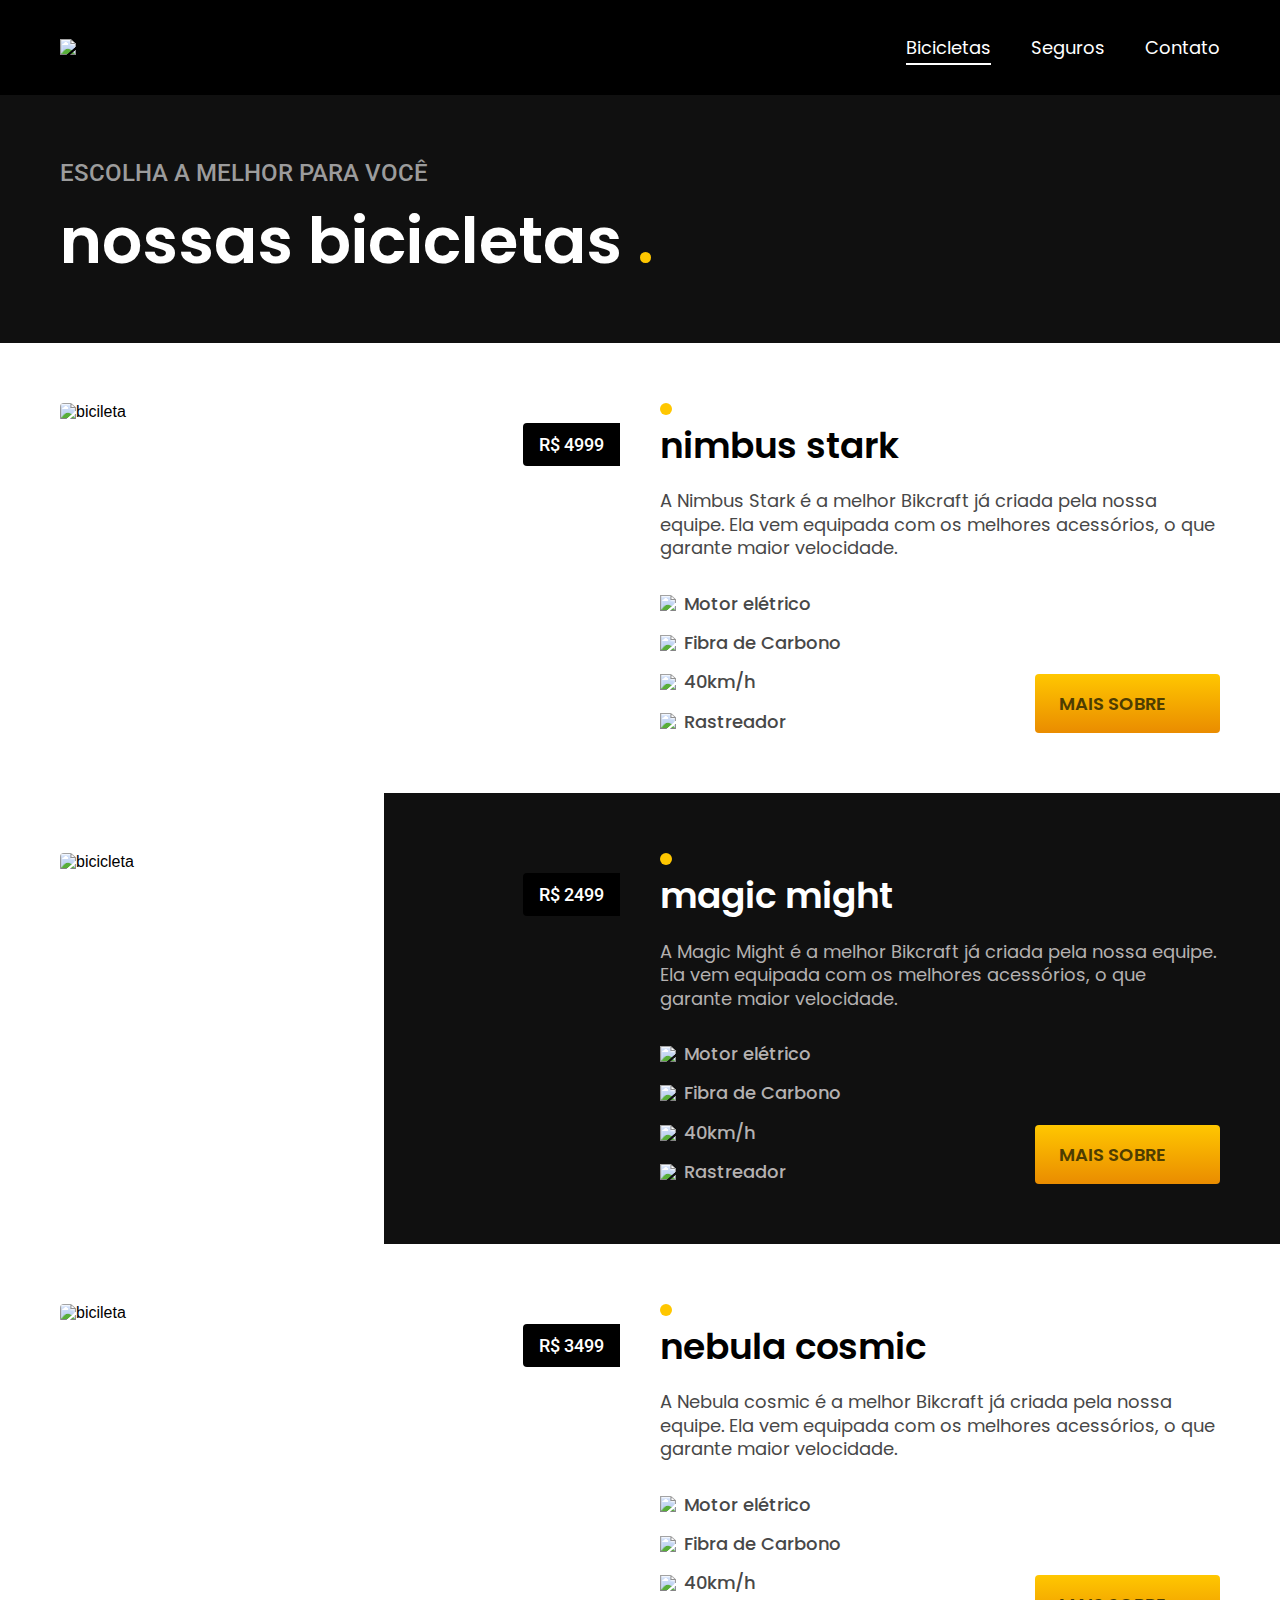
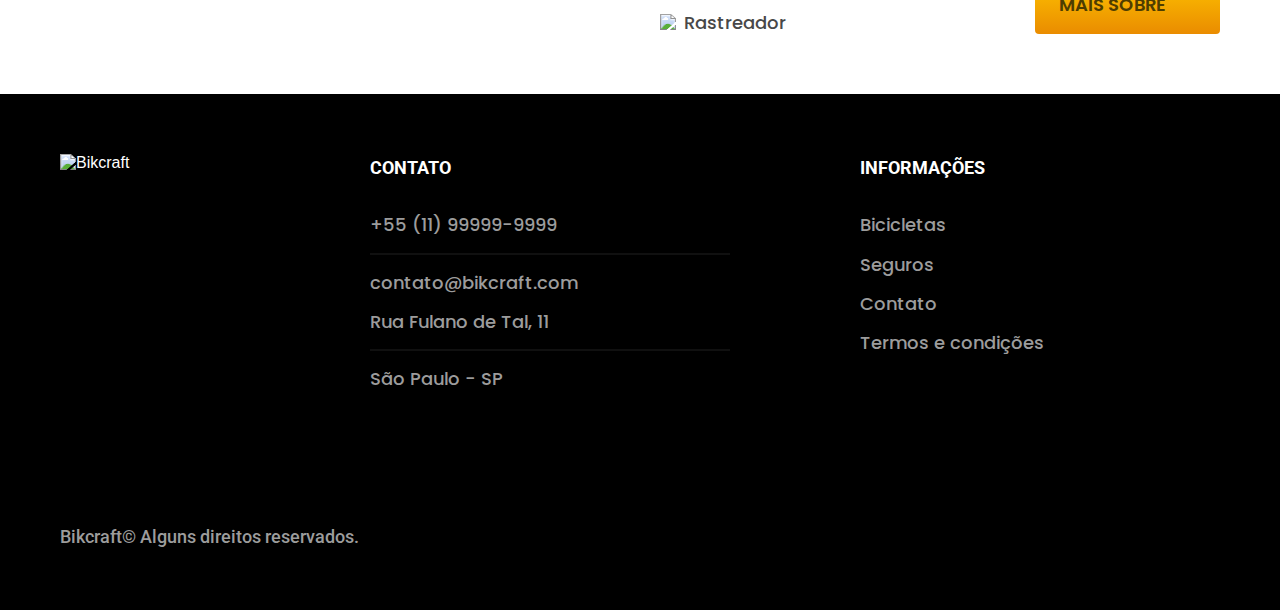
==== commit 82ce7534: "completo" ====
--- a/bicicletas.html
+++ b/bicicletas.html
@@ -1,120 +1,128 @@
-<!DOCTYPE html>
-<html lang="pt-br">
-
-<head>
-  <meta charset="UTF-8">
-  <meta name="viewport" content="width=device-width, initial-scale=1.0">
-  <link rel="stylesheet" href="/style.min.css">
-  <link rel="preconnect" href="https://fonts.googleapis.com">
-  <link rel="preconnect" href="https://fonts.gstatic.com" crossorigin>
-  <link href="https://fonts.googleapis.com/css2?family=Merriweather:ital,wght@1,900&family=Poppins:wght@400;500;600&family=Roboto:wght@400;500;700&display=swap" rel="stylesheet">
-  <meta name="description" content="Bicicletas elétricas de alta precisão e qualidade, feitas sob medida para o cliente. Explore o mundo na sua velocidade com a Bikcraft">
-  <title>Bicicletas | Bikcraft</title>
-</head>
-
-<body>
-  <header class="header-bg">
-    <div class="header container">
-      <a href="./"> <img src="/img/bikcraft.svg" alt="Bikcraft"> </a>
-      <nav aria-label="primaria">
-        <ul class="header-menu p-textopp">
-          <li> <a href="/bicicletas.html"> Bicicletas </a> </li>
-          <li> <a href="/seguros.html"> Seguros </a> </li>
-          <li> <a href="/contato.html"> Contato </a> </li>
-        </ul>
-      </nav>
-    </div>
-  </header>
-  <article class="titulo-bg">
-    <div class="titulo-cont container">
-      <h3 class="r-upper cinza4">escolha a melhor para você</h3>
-      <h1 class="p-titulo branco">nossas bicicletas <span class="amarelo">.</span></h1>
-    </div>
-  </article>
-  <main class="bikes">
-    <div class="bike container ">
-      <div class="img-bike">
-        <img src="/img/bicicletas/nimbus.jpg" alt="bicileta">
-        <span class="r-texto1 branco">R$ 4999</span>
-      </div>
-      <div class="conteudo-bikes">
-        <h2 class="p-titulo11">nimbus stark</h2>
-        <p class="p-textopp cinza2">A Nimbus Stark é a melhor Bikcraft já criada pela nossa equipe. Ela vem equipada com os melhores acessórios, o que garante maior velocidade.</p>
-        <ul class="p-textop cinza2">
-          <li> <img src="/img/icones/eletrica.svg">Motor elétrico</li>
-          <li><img src="/img/icones/carbono.svg">Fibra de Carbono</li>
-          <li><img src="/img/icones/velocidade.svg">40km/h</li>
-          <li><img src="/img/icones/rastreador.svg">Rastreador</li>
-        </ul>
-        <a class="botão seta" href="/nimbus.html">MAIS SOBRE</a>
-      </div>
-    </div>
-    <div class="bike-bg">
-      <div class="bike container ">
-        <div class="img-bike">
-          <img src="/img/bicicletas/magic.jpg" alt="bicicleta">
-          <span class="r-texto1 branco">R$ 2499</span>
-        </div>
-        <div class="conteudo-bikes">
-          <h2 class="p-titulo11 branco">magic might</h2>
-          <p class="p-textopp cinza1">A Magic Might é a melhor Bikcraft já criada pela nossa equipe. Ela vem equipada com os melhores acessórios, o que garante maior velocidade.</p>
-          <ul class="p-textop cinza1">
-            <li> <img src="/img/icones/eletrica.svg">Motor elétrico</li>
-            <li><img src="/img/icones/carbono.svg">Fibra de Carbono</li>
-            <li><img src="/img/icones/velocidade.svg">40km/h</li>
-            <li><img src="/img/icones/rastreador.svg">Rastreador</li>
-          </ul>
-          <a class="botão seta" href="/magic.html">MAIS SOBRE</a>
-        </div>
-      </div>
-    </div>
-    <div class="bike container ">
-      <div class="img-bike">
-        <img src="/img/bicicletas/nebula.jpg" alt="bicileta">
-        <span class="r-texto1 branco">R$ 3499</span>
-      </div>
-      <div class="conteudo-bikes">
-        <h2 class="p-titulo11">nebula cosmic</h2>
-        <p class="p-textopp cinza2">A Nebula cosmic é a melhor Bikcraft já criada pela nossa equipe. Ela vem equipada com os melhores acessórios, o que garante maior velocidade.</p>
-        <ul class="p-textop cinza2">
-          <li> <img src="/img/icones/eletrica.svg">Motor elétrico</li>
-          <li><img src="/img/icones/carbono.svg">Fibra de Carbono</li>
-          <li><img src="/img/icones/velocidade.svg">40km/h</li>
-          <li><img src="/img/icones/rastreador.svg">Rastreador</li>
-        </ul>
-        <a class="botão seta" href="/nebula.html">MAIS SOBRE</a>
-      </div>
-    </div>
-  </main>
-  <footer class="footer-bg">
-    <div class="footer container branco">
-      <img class="bikcraft-logo" src="/img/bikcraft.svg" alt="Bikcraft">
-      <div class="contato">
-        <h3 class="r-titulopp">CONTATO</h3>
-        <Ul class="p-textop cinza4">
-          <li><a href="tel:+5511999999999">+55 (11) 99999-9999</a></li>
-          <li><a href="mailto:contato@bikcraft.com">contato@bikcraft.com</a></li>
-          <li><span>Rua Fulano de Tal, 11</span></li>
-          <li><span>São Paulo - SP<span></li>
-        </Ul>
-        <div class="footer-redes">
-          <img src="/img/insta.svg" alt="">
-          <img src="/img/face.svg" alt="">
-          <img src="/img/yout.svg" alt="">
-        </div>
-      </div>
-      <div class="informção">
-        <h3 class="r-titulopp">INFORMAÇÕES</h3>
-        <Ul class="p-textop cinza4">
-          <li><a href="/bicicletas.html">Bicicletas</a></li>
-          <li><a href="/seguros.html">Seguros</a></li>
-          <li><a href="/">Contato</a></li>
-          <li><a href="/termos.html">Termos e condições</a></li>
-        </ul>
-      </div>
-      <p class="textfooter r-texto1 cinza4">Bikcraft© Alguns direitos reservados.</p>
-    </div>
-  </footer>
-</body>
-
+<!DOCTYPE html>
+<html lang="pt-br">
+
+<head>
+  <meta charset="UTF-8">
+  <meta name="viewport" content="width=device-width, initial-scale=1.0">
+  <link rel="stylesheet" href="/style.min.css">
+  <link rel="icon" href="/favicon.svg" type="image/svg+xml">
+
+  <link rel="preconnect" href="https://fonts.googleapis.com">
+  <link rel="preconnect" href="https://fonts.gstatic.com" crossorigin>
+  <link href="https://fonts.googleapis.com/css2?family=Merriweather:ital,wght@1,900&family=Poppins:wght@400;500;600&family=Roboto:wght@400;500;700&display=swap" rel="stylesheet">
+  <meta name="description" content="Bicicletas elétricas de alta precisão e qualidade, feitas sob medida para o cliente. Explore o mundo na sua velocidade com a Bikcraft">
+  <title>Bicicletas | Bikcraft</title>
+  <script>
+    document.documentElement.classList.add('js');
+  </script>
+</head>
+
+
+<body>
+  <header class="header-bg">
+    <div class="header container">
+      <a href="./"> <img src="/img/bikcraft.svg" alt="Bikcraft"> </a>
+      <nav aria-label="primaria">
+        <ul class="header-menu p-textopp">
+          <li> <a href="/bicicletas.html"> Bicicletas </a> </li>
+          <li> <a href="/seguros.html"> Seguros </a> </li>
+          <li> <a href="/contato.html"> Contato </a> </li>
+        </ul>
+      </nav>
+    </div>
+  </header>
+  <article class="titulo-bg">
+    <div class="titulo-cont container">
+      <h3 class="r-upper cinza4">escolha a melhor para você</h3>
+      <h1 class="p-titulo branco">nossas bicicletas <span class="amarelo">.</span></h1>
+    </div>
+  </article>
+  <main class="bikes">
+    <div class="bike container ">
+      <div class="img-bike">
+        <img src="/img/bicicletas/nimbus.jpg" alt="bicileta">
+        <span class="r-texto1 branco">R$ 4999</span>
+      </div>
+      <div class="conteudo-bikes">
+        <h2 class="p-titulo11">nimbus stark</h2>
+        <p class="p-textopp cinza2">A Nimbus Stark é a melhor Bikcraft já criada pela nossa equipe. Ela vem equipada com os melhores acessórios, o que garante maior velocidade.</p>
+        <ul class="p-textop cinza2">
+          <li> <img src="/img/icones/eletrica.svg">Motor elétrico</li>
+          <li><img src="/img/icones/carbono.svg">Fibra de Carbono</li>
+          <li><img src="/img/icones/velocidade.svg">40km/h</li>
+          <li><img src="/img/icones/rastreador.svg">Rastreador</li>
+        </ul>
+        <a class="botão seta" href="/nimbus.html">MAIS SOBRE</a>
+      </div>
+    </div>
+    <div class="bike-bg">
+      <div class="bike container ">
+        <div class="img-bike">
+          <img src="/img/bicicletas/magic.jpg" alt="bicicleta">
+          <span class="r-texto1 branco">R$ 2499</span>
+        </div>
+        <div class="conteudo-bikes">
+          <h2 class="p-titulo11 branco">magic might</h2>
+          <p class="p-textopp cinza1">A Magic Might é a melhor Bikcraft já criada pela nossa equipe. Ela vem equipada com os melhores acessórios, o que garante maior velocidade.</p>
+          <ul class="p-textop cinza1">
+            <li> <img src="/img/icones/eletrica.svg">Motor elétrico</li>
+            <li><img src="/img/icones/carbono.svg">Fibra de Carbono</li>
+            <li><img src="/img/icones/velocidade.svg">40km/h</li>
+            <li><img src="/img/icones/rastreador.svg">Rastreador</li>
+          </ul>
+          <a class="botão seta" href="/magic.html">MAIS SOBRE</a>
+        </div>
+      </div>
+    </div>
+    <div class="bike container ">
+      <div class="img-bike">
+        <img src="/img/bicicletas/nebula.jpg" alt="bicileta">
+        <span class="r-texto1 branco">R$ 3499</span>
+      </div>
+      <div class="conteudo-bikes">
+        <h2 class="p-titulo11">nebula cosmic</h2>
+        <p class="p-textopp cinza2">A Nebula cosmic é a melhor Bikcraft já criada pela nossa equipe. Ela vem equipada com os melhores acessórios, o que garante maior velocidade.</p>
+        <ul class="p-textop cinza2">
+          <li> <img src="/img/icones/eletrica.svg">Motor elétrico</li>
+          <li><img src="/img/icones/carbono.svg">Fibra de Carbono</li>
+          <li><img src="/img/icones/velocidade.svg">40km/h</li>
+          <li><img src="/img/icones/rastreador.svg">Rastreador</li>
+        </ul>
+        <a class="botão seta" href="/nebula.html">MAIS SOBRE</a>
+      </div>
+    </div>
+  </main>
+  <footer class="footer-bg">
+    <div class="footer container branco">
+      <img class="bikcraft-logo" src="/img/bikcraft.svg" alt="Bikcraft">
+      <div class="contato">
+        <h3 class="r-titulopp">CONTATO</h3>
+        <Ul class="p-textop cinza4">
+          <li><a href="tel:+5511999999999">+55 (11) 99999-9999</a></li>
+          <li><a href="mailto:contato@bikcraft.com">contato@bikcraft.com</a></li>
+          <li><span>Rua Fulano de Tal, 11</span></li>
+          <li><span>São Paulo - SP<span></li>
+        </Ul>
+        <div class="footer-redes">
+          <img src="/img/insta.svg" alt="">
+          <img src="/img/face.svg" alt="">
+          <img src="/img/yout.svg" alt="">
+        </div>
+      </div>
+      <div class="informção">
+        <h3 class="r-titulopp">INFORMAÇÕES</h3>
+        <Ul class="p-textop cinza4">
+          <li><a href="/bicicletas.html">Bicicletas</a></li>
+          <li><a href="/seguros.html">Seguros</a></li>
+          <li><a href="/">Contato</a></li>
+          <li><a href="/termos.html">Termos e condições</a></li>
+        </ul>
+      </div>
+      <p class="textfooter r-texto1 cinza4">Bikcraft© Alguns direitos reservados.</p>
+    </div>
+  </footer>
+  <script src="/script.js"></script>
+</body>
+
+
 </html>--- a/style.min.css
+++ b/style.min.css
@@ -1 +1,1532 @@
-a,dd,h1,h2,h3,h4,h5,h6,p{text-decoration:none;color:inherit;margin:0;padding:0}button{border:none}.container{box-sizing:border-box;max-width:1200px;padding-left:20px;padding-right:20px;margin-left:auto;margin-right:auto}img{max-width:100%;height:auto;display:block}img[src$=".jpg"]{border-radius:4px}.p-titulo{font-family:poppins;font-size:64px;line-height:1.3;font-weight:600}.p-titulo1{font-family:poppins;font-size:32px;line-height:1.3;font-weight:600}.p-titulo11{font-family:poppins;font-size:36px;line-height:1.3;font-weight:600}.p-titulo111{font-family:poppins;font-size:48px;line-height:1.3;font-weight:600}.p-titulo2{font-family:poppins;font-size:24px;line-height:1.3;font-weight:500}.p-titulo3{font-family:poppins;font-size:24px;line-height:1.3;font-weight:600}.p-titulo4{font-family:poppins;font-size:16px;line-height:1.3;font-weight:600}.p-titulo5{font-family:poppins;font-size:16px;line-height:1.3;font-weight:500}.p-textop{font-family:poppins;font-size:18px;line-height:1.3;font-weight:500}.p-textopp{font-family:poppins;font-size:18px;line-height:1.3;font-weight:400}.p-textopp1{font-family:poppins;font-size:12px;line-height:1.3;font-weight:500}.r-paragrafo{font-family:Roboto;font-size:24px;line-height:1.5;font-weight:400}.r-paragrafo1{font-family:Roboto;font-size:20px;line-height:1.5;font-weight:400}.r-sub{font-family:Roboto;font-size:20px;line-height:1.5;font-weight:500}.r-upper{font-family:Roboto;font-size:24px;line-height:1.5;font-weight:500;text-transform:uppercase}.r-upper1{font-family:Roboto;font-size:36px;line-height:1.5;font-weight:500;text-transform:uppercase}.r-texto{font-family:Roboto;font-size:16px;line-height:1.5;font-weight:400}.r-textob{font-family:Roboto;font-size:16px;line-height:1.5;font-weight:500}.r-texto1{font-family:Roboto;font-size:18px;line-height:1.5;font-weight:500}.r-titulopp{font-family:Roboto;font-size:18px;line-height:1.5;font-weight:700;text-transform:uppercase}.textodep{font-family:Merriweather;font-style:italic;font-weight:900;font-size:36px;line-height:1.3}@media (max-width:1200px){.p-titulo{font-size:40px}.r-paragrafo{font-size:18px}}@media (max-width:800px){.p-titulo{font-size:36px}.p-titulo1{font-size:24px}.r-texto1{font-size:16px}.textodep{font-size:32px}.r-upper{font-size:18px;text-transform:lowercase}.r-upper1{font-family:Roboto;font-size:24px}}.amarelo{color:#ffc700}.amarelo1{color:#4e3d00}.branco{color:#fff}.preto{color:#000}.preto1{color:#101010}.preto2{color:#1d1d1d}.cinza{color:#e5e5e5}.cinza1{color:#b4b1b1}.cinza2{color:#484848}.cinza3{color:#313131}.cinza4{color:#9c9c9c}:root{--branco:#ffffff;--preto:#000000;--preto1:#101010;--preto2:#1d1d1d;--amarelo:#ffc700;--amarelo1:#4e3d00;--amarelo2:#ca9e00;--branco1:#eeeeee;--cinza:#e5e5e5;--cinza1:#b4b1b1;--cinza2:#484848;--cinza3:#313131;--cinza4:#9c9c9c}.botão{display:inline-block;background:linear-gradient(#ffc700,#ea8c00);color:var(--amarelo1);padding:16px 24px;border-radius:4px;font-family:Poppins;font-weight:600;font-size:18px;max-width:max-content;border:none;cursor:pointer}.botão.secundario{background:var(--cinza3);color:var(--branco1)}.botão.seta::after{content:"";display:inline-block;width:18px;height:10px;margin-left:12px;background-image:url("/img/icones/seta.svg");transition:transform .2s}.botão.seta:hover::after{transform:translateX(4px)}.botão:hover{background:linear-gradient(#f3be00,#d68000)}.botão.secundario:hover{background:var(--cinza2)}.titulo-bg{background:var(--preto1) url("/img/dec/top-right.svg") no-repeat top 60px right 60px;padding-top:60px;padding-bottom:60px}.titulo-cont h1{margin-top:8px}@media (max-width:800px){.botão{padding:12px 20px;font-weight:500;font-size:16px}.titulo-bg{background:var(--preto1);padding-top:40px;padding-bottom:40px}.titulo-cont h1{margin-top:0}}body{margin:0;font-family:Arial,Helvetica,sans-serif}ul{margin:0;padding:0;list-style:none}a{text-decoration:none}.header-bg{background-color:#000}.header{display:flex;flex-wrap:wrap;gap:20px;justify-content:space-between;align-items:center;padding-top:20px;padding-bottom:20px}.header-menu{display:flex;flex-wrap:wrap;gap:40px}.header-menu a{display:inline-block;padding:16px 0;color:#fff;font-size:18px;position:relative}.header-menu a::after{content:"";display:block;height:2px;width:0%;background:#fff;margin-top:4px;transition:.3s;position:absolute}.header-menu a:hover:after{width:100%}@media (max-width:800px){.header-menu{gap:20px}.header-menu a:hover{background-color:#2e2e2e}.header-menu a{background:#111;padding:12px 16px;border-radius:4px}.header-menu a::after{display:none}}@media (max-width:600px){.header-menu{gap:12px}.header-menu a{padding:8px 12px;font-size:12px}}.introdução{background:var(--preto) url("/img/dec/bottom-left.svg") no-repeat bottom 160px left 80px;box-shadow:inset 0 -80px var(--branco)}.conteudointro{display:grid;grid-template-columns:1fr 1fr;gap:20px}.textosintro{margin-top:100px}.introtexto,.introtitulo{margin-bottom:40px}.introtexto{max-width:40ch}.imgintro{height:100%;object-fit:cover}@media (max-width:1200px){.textosintro{margin-top:80px}}@media (max-width:800px){.introdução{box-shadow:inset 0 -40px var(--branco)}.introtitulo{margin-bottom:20px}.textosintro{margin-top:60px}.conteudointro{grid-template-columns:1fr}.imgintro{height:300px;width:100%;margin-top:20px}.introdução{background:var(--preto1)}.textosintro{margin-top:60px}}.bicicletas{box-sizing:border-box;max-width:1400px;padding-left:20px;padding-right:20px;margin-left:auto;margin-right:auto;display:flex;gap:40px;margin-top:60px;overflow-x:auto}.opções{margin-top:100px;margin-bottom:100px}.bicicletas h2{margin-top:14px;margin-bottom:8px;display:flex;align-items:center}.bicicletas a{display:block}.bicicletas h2::before{content:"";display:inline-block;background:var(--amarelo);height:12px;width:12px;border-radius:6px;margin-right:8px;transition:width .2s}.bicicletas a:hover h2::before{width:24px}.preço{padding-right:20px}.bicicleta{min-width:280px}@media (max-width:800px){.opções{margin-top:60px;margin-bottom:60px}.bicicletas{gap:20px;margin-top:24px;padding-bottom:20px}}.tecnologia-bg{background:var(--preto1) url("/img/dec/bottom-left.svg") no-repeat bottom 160px left 80px;box-shadow:inset 0 -80px var(--branco),inset 0 80px var(--branco)}.tecnologia{display:grid;grid-template-columns:1fr 1fr;gap:20px}.tecnologia h4{padding-top:140px;padding-bottom:20px}.tecnologia h1{padding-bottom:32px}.vantagens{display:flex;gap:32px;padding-bottom:140px}.link{padding-top:20px;display:inline-block;position:relative;padding-bottom:64px}.link::after{content:"";display:block;width:100%;height:4px;background:currentColor;position:absolute}.link:hover{color:var(--branco)}.vantagens h6{padding-bottom:8px;padding-top:12px;width:max-content}.imgtec{height:100%;object-fit:cover;object-position:left}@media (max-width:800px){.tecnologia{grid-template-columns:1fr}.tecnologia-bg{box-shadow:none}.tecnologia h4{padding-top:60px}.vantagens{padding-bottom:60px}.imgtec{display:none}}@media (max-width:600px){.vantagens{flex-direction:column}}.parceiros{padding-top:60px;padding-bottom:120px}.parceiros h1{margin-bottom:60px}.parceiros ul{max-width:1400px;padding:0 20px;margin:0 auto;display:grid;grid-template-columns:repeat(4,1fr)}.parceiros li{padding:32px;display:flex;border-left:2px solid var(--branco1)}.parceiros li img{margin:auto}.parceiros li:first-child,.parceiros li:nth-child(5){border:none}.parceiros li:nth-child(n+5){border-top:2px solid var(--branco1)}@media (max-width:800px){.parceiros{padding-bottom:60px}.parceiros h1{margin-bottom:20px}.parceiros ul{grid-template-columns:repeat(2,1fr)}.parceiros li:nth-child(n+3){border-top:2px solid var(--branco1)}.parceiros li:nth-child(odd){border-left:none}.parceiros li{padding:40px}}.depoimento{display:grid;grid-template-columns:1fr 1fr;background:var(--amarelo) url("/img/dec/bottom-right-p.svg") no-repeat bottom 40px right 40px;overflow:hidden}.depoimento img{border-radius:0;object-fit:cover;height:100%;width:100%}.conteudodep{padding:40px 40px 80px 80px;align-self:end}.conteudodep span{display:block;margin-top:32px}.conteudodep p{max-width:24ch;position:relative}.conteudodep p::before{content:"“";font-size:5rem;color:var(--amarelo2);position:absolute;left:-50px;top:-20px}.conteudodep p::after{content:"”";font-size:5rem;color:var(--amarelo2);position:absolute}@media (max-width:800px){.depoimento{grid-template-columns:1fr}.conteudodep p{padding-top:32px}.conteudodep p::before{left:-50px;top:5px}.conteudodep{padding:40px 80px;justify-self:center}.depoimento img{height:200px}}.seguros-bg{background:var(--preto1)}.seguros{padding-top:60px;padding-bottom:60px;display:grid;grid-template-columns:1fr 1fr;gap:40px;align-items:center}.seguros h1{grid-column:1/-1}.peo.ouro{grid-column:2;grid-row:2;position:relative}.peo{background:var(--preto);border-radius:8px;padding:32px 32px 32px 60px;display:grid;grid-template-columns:1fr auto}.peo h3{margin-bottom:40px}.peo span{grid-column:2;grid-row:1;display:block;text-align:right}.peo ul{grid-column:1/-1;margin-bottom:32px}.peo a{grid-column:1/-1}.peo li+li{margin-top:20px;position:relative}.peo li{position:relative;display:flex;align-items:center}.peo li::before{content:"";display:inline-block;width:14px;height:12px;background-image:url("/img/check.svg");position:absolute;left:-22px}.spanp{display:block;position:absolute;top:32px;right:32px}@media (max-width:800px){.seguros{padding-top:60px;padding-bottom:60px;display:grid;grid-template-columns:1fr;gap:40px;align-items:center}.peo.ouro{grid-column:1;grid-row:3}.seguros h1{grid-column:1}}.footer-bg{background:var(--preto)}.footer{display:grid;grid-template-columns:3fr 5fr 4fr;gap:40px;padding-top:60px;padding-bottom:60px}.footer h3{margin-bottom:32px}.footer li{margin-bottom:16px}.footer ul{margin-bottom:32px}.footer-redes{display:flex;gap:32px}.contato li:nth-child(odd):after{content:"";display:block;max-width:360px;height:2px;background:var(--preto1);margin-top:16px}.footer a:hover{color:var(--branco)}.textfooter{grid-column:1/-1;margin-top:60px}@media (max-width:800px){.bikcraft-logo{display:none}.footer{grid-template-columns:1fr 1fr}.contato{grid-column:1}.informação{grid-column:2}}@media (max-width:600px){.footer{grid-template-columns:1fr}}.cont-termos{padding-bottom:120px;padding-top:60px}.cont-termos h2{margin-bottom:28px}.item{padding-top:60px}.termosli p{margin-top:20px;max-width:75ch}.bike{display:grid;grid-template-columns:1fr 1fr;gap:40px;padding-top:60px;padding-bottom:60px;background:url("/img/dec/top-right.svg") no-repeat top 40px right 40px}.img-bike span{background:var(--preto);padding:8px 16px;display:inline-block;position:absolute;top:20px;right:0;border-radius:4px 0 0 4px}.img-bike{position:relative}.conteudo-bikes{display:grid;grid-template-columns:1fr auto;align-content:start}.conteudo-bikes h2,.conteudo-bikes p{grid-column:1/-1}.bikes h2{margin-bottom:20px}.bikes h2::before{content:"";display:block;height:12px;width:12px;border-radius:8px;background:var(--amarelo);margin-bottom:8px}.bikes p{margin-bottom:32px}.bikes a{place-self:end}.bikes li{display:flex;align-items:center;gap:8px}.bikes li+li{margin-top:16px}.bike-bg{background:linear-gradient(to right,#fff 30%,var(--preto1) 30%)}@media (max-width:800px){.bike-bg{background:var(--preto1)}.bike{grid-template-columns:1fr;gap:20px;padding-top:40px;padding-bottom:40px}}@media (max-width:600px){.conteudo-bikes{grid-template-columns:1fr}.bikes a{place-self:start}.bikes ul{margin-bottom:32px}}.seguros1{display:grid;grid-template-columns:1fr 1fr;gap:40px;align-items:center;padding-top:80px;padding-bottom:80px}.peo2{grid-column:2;grid-row:1;position:relative}.peo1,.peo2{background:var(--preto);border-radius:8px;padding:32px 32px 32px 60px;display:grid;grid-template-columns:1fr auto}.peo1 span,.peo2 span{grid-column:2;grid-row:1;display:block;text-align:right}.peo1 h3,.peo2 h3{margin-bottom:40px}.peo1 ul,.peo2 ul{grid-column:1/-1;margin-bottom:32px}.peo1 a,.peo2 a{grid-column:1/-1}.peo1 li+li,.peo2 li+li{margin-top:20px;position:relative}.seguros1 li::before{content:"";display:inline-block;width:14px;height:12px;background-image:url("/img/check.svg");position:absolute;left:-22px}.seguros1 li{position:relative;display:flex;align-items:center}.vantagens1{display:grid;grid-template-columns:repeat(auto-fit,minmax(280px,max-content));gap:40px 80px;padding-top:80px}.vantagens1 h3{margin-bottom:20px;margin-top:8px}.vantagens-bg{background:var(--preto)}.conteudo-vant{padding-top:100px;padding-bottom:100px}.perguntas{padding-top:120px;padding-bottom:120px}.perguntas1{margin-top:60px}.perguntas dl div{padding:20px;border-radius:4px;position:relative}.perguntas dl>div:nth-child(odd){background-color:var(--cinza)}.perguntas dt{position:relative;display:flex;align-items:center}.perguntas dt::before{content:"";display:inline-block;width:8px;height:8px;border-radius:6px;background:var(--amarelo);margin-right:8px}.perguntas dl div::after{content:"";display:inline-block;width:14px;height:6px;border-radius:6px;background:url("/img/icones/seta-abrir.svg");position:absolute;top:36px;right:20px;transition:.3s}.perguntas dl div:hover::after{transform:rotate(180deg)}.perguntas dd{padding-left:16px;padding-top:16px;max-width:80ch}@media (max-width:800px){.vantagens{padding-top:60px}.conteudo-vant{padding-top:80px;padding-bottom:80px}.seguros1{grid-template-columns:1fr;gap:20px}.perguntas{padding-top:60px;padding-bottom:60px}.perguntas1{margin-top:40px}.peo2{grid-column:1;grid-row:inherit;position:relative}}.bicicleta1{display:grid;grid-template-columns:1fr 1fr;align-items:start;gap:40px;padding-top:60px;padding-bottom:60px}.img-bicicletas{display:flex;flex-wrap:wrap;gap:20px}.img-bicicletas img{flex:1;min-width:200px}.img-bicicletas img:first-child{min-width:100%}.conteudo-bicicleta p{margin-bottom:32px}.comprar{display:grid;grid-template-columns:max-content auto;align-items:center;justify-items:start;gap:8px 12px}.comprar a{grid-row:span 2;max-width:max-content}.compra{display:flex;align-items:center;background:var(--preto);border-radius:4px;padding:4px 8px;gap:8px}.conteudo-bicicleta h2{letter-spacing:.015rem;margin-top:60px;margin-bottom:20px}.bicicleta-ficha,.bicicleta-info{padding:32px;background:var(--preto);border-radius:4px}.bicicleta-info{display:grid;grid-template-columns:1fr 1fr;gap:20px}.bicicleta-info img{width:24px}.bicicleta-info h3{margin-top:8px;margin-bottom:8px}.bicicleta-ficha li{padding:4px 0;display:flex;justify-content:space-between;border-bottom:1px solid var(--cinza3)}.bicicleta-ficha li:last-child{border-bottom:none}.seg-bg{background:var(--preto1);box-shadow:inset 0 80px var(--branco),inset 0 -80px var(--preto)}.segseg{display:grid;grid-template-columns:1fr 1fr;gap:40px;align-items:center}.conteudo-seg p{margin-top:20px;margin-bottom:32px;max-width:40ch}.imgsegb{height:100%;width:100%;object-fit:cover}@media (max-width:800px){.bicicleta1{grid-template-columns:1fr;padding-top:40px;padding-bottom:40px}.img-bicicletas{grid-row:2}.segseg{grid-template-columns:1fr}.conteudo-seg{grid-row:1;padding-top:40px}.seg-bg{box-shadow:none;box-shadow:inset 0 -80px var(--preto)}}@media (max-width:400px){.bicicleta-info{grid-template-columns:1fr}.comprar{grid-template-columns:1fr}}.cont-bg{background:var(--preto1);box-shadow:inset 0 -60px #efefef}.card{display:grid;grid-template-columns:5fr 7fr}.endereço{background:var(--preto) url("/img/dec/bottom-left.svg") no-repeat bottom 40px left 40px;padding:60px;border-radius:5px 0 0 5px;box-shadow:0 1px 2px rgba(0,0,0,.1)}.endereço h3{margin-bottom:40px}.rua{margin-bottom:32px;position:relative;padding-left:32px}.mail{position:relative;padding-left:32px}.mail a{max-width:max-content;margin-bottom:8px}.tel{margin-top:32px;position:relative;padding-left:32px}.contato-redes{margin-top:60px;display:flex;gap:32px}.endereço a:hover{color:var(--branco)}.formulario{background:var(--branco) url("/img/dec/bottom-right.svg") no-repeat bottom 40px right 40px;padding:60px;border-radius:0 5px 5px 0;box-shadow:0 1px 2px rgba(0,0,0,.1)}.rua::before{content:url("/img/icones/local.svg");display:block;left:0;position:absolute}.mail::before{content:url("/img/icones/email.svg");display:block;left:0;position:absolute}.tel::before{content:url("/img/icones/telefone.svg");display:block;left:0;position:absolute}.form{display:grid;grid-template-columns:1fr 1fr;gap:20px}.form label{display:block;margin-bottom:4px}.col-2{grid-column:span 2}.form input[type=email],.form input[type=text],.form textarea{font:400 16px/1.5 roboto;background:var(--branco1);border:1px solid var(--cinza);border-radius:4px;padding:12px;width:100%;box-sizing:border-box}.form input[type=email]:focus,.form input[type=text]:focus,.form textarea:focus{outline:0;border-color:var(--amarelo);background:var(--branco);box-shadow:0 0 0 2px #fea}.lojas{padding-top:120px;background:#efefef;padding-bottom:120px}.sprio{display:grid;grid-template-columns:1fr 1fr;gap:32px;margin-top:60px}.sprio img{border-radius:4px 4px 0 0}.sprio h3{display:flex;align-items:center}.sprio h3::before{content:"";display:inline-block;height:8px;width:8px;background:var(--amarelo);border-radius:6px;margin-right:8px}.cont-end{background:var(--branco);padding:32px;border-radius:0 0 4px 4px;box-shadow:0 1px 1px rgba(0,0,0,.1)}.grid-end{display:grid;grid-template-columns:1fr 1fr;margin-top:20px;margin-bottom:20px}.grid-end p+p{margin-top:8px}.grid-end address a+a{display:block;margin-top:8px}.grid-end address,.grid-end div{border-left:2px solid var(--cinza);padding-left:8px}.grid-end address a:hover{color:var(--cinza3);font-weight:500}.horario::before{content:url("/img/icones/horario.svg");display:inline-block;margin-right:8px}.horario{display:flex;align-items:center}@media (max-width:800px){.card{grid-template-columns:1fr}.endereço{background:var(--preto)}.endereço{padding:40px;border-radius:5px 5px 0 0}.contato-redes{margin-top:32px}.formulario{padding:40px;border-radius:0 0 5px 5px}.lojas{padding-top:60px;padding-bottom:60px}.grid-end{display:grid;grid-template-columns:1fr;gap:12px}}@media (max-width:600px){.sprio{grid-template-columns:1fr}.form{grid-template-columns:1fr}.col-2{grid-column:1}}.orça-bg{background:#efefef;box-shadow:inset 0 520px var(--preto1)}.card1{padding-top:20px;padding-bottom:120px}.email1{margin-bottom:60px}.form1 h2{margin-bottom:20px}.checktermo{display:flex;gap:8px}.orça-conteudo{display:none}#Seguro:checked~#orçamento-seguro,#bikcraft:checked~#orçamento-bikcraft{display:block}.escolha{display:grid;grid-template-columns:1fr 1fr;align-content:start;gap:20px}.escolha label{background:var(--cinza3);color:var(--cinza);padding:12px 16px;border-radius:4px;display:block;cursor:pointer}.escolha input:checked+label{background:var(--branco);color:var(--preto1)}.escolha input:checked+label::before{border-color:var(--preto1);box-shadow:inset 0 0 0 3px var(--branco),inset 0 0 0 6px var(--preto1)}.escolha label::before{content:"";display:inline-block;width:12px;height:12px;border-radius:6px;border:1px solid var(--cinza);margin-right:8px;box-sizing:border-box}.escolha input{opacity:0;position:absolute;pointer-events:none}.escolha h2,.escolha label{margin-bottom:20px}.orça-bg h2::before{content:"";display:block;background:var(--amarelo);height:8px;width:8px;border-radius:6px;position:absolute;left:0}.orça-bg h2{position:relative;display:flex;align-items:center;padding-left:16px}.orça-conteudo label{display:grid;grid-template-columns:auto 1fr auto;align-items:center}.orça-conteudo label span{display:none}.orça-conteudo input:checked+label span{display:inline-block}.escolha label:hover{background:var(--cinza2)}.detalhes-bike{background:var(--branco);padding:20px;display:none;grid-template-columns:1fr 1fr;align-items:center;border-radius:4px;margin-bottom:20px}.detalhes-bike img[src$=".svg"]{height:12px;width:12px}.detalhes-bike li{display:flex;align-items:center;margin-bottom:8px}.escolha input:checked+label+.detalhes-bike{display:grid}@media (max-width:800px){.escolha h2,.escolha label{margin-bottom:16px}.escolha{gap:0 16px}}+a,
+dd,
+h1,
+h2,
+h3,
+h4,
+h5,
+h6,
+p {
+  text-decoration: none;
+  color: inherit;
+  margin: 0;
+  padding: 0;
+}
+button {
+  border: none;
+  background: 0 0;
+  cursor: pointer;
+}
+.container {
+  box-sizing: border-box;
+  max-width: 1200px;
+  padding-left: 20px;
+  padding-right: 20px;
+  margin-left: auto;
+  margin-right: auto;
+}
+img {
+  max-width: 100%;
+  height: auto;
+  display: block;
+}
+img[src$=".jpg"] {
+  border-radius: 4px;
+}
+.p-titulo {
+  font-family: poppins;
+  font-size: 64px;
+  line-height: 1.3;
+  font-weight: 600;
+}
+.p-titulo1 {
+  font-family: poppins;
+  font-size: 32px;
+  line-height: 1.3;
+  font-weight: 600;
+}
+.p-titulo11 {
+  font-family: poppins;
+  font-size: 36px;
+  line-height: 1.3;
+  font-weight: 600;
+}
+.p-titulo111 {
+  font-family: poppins;
+  font-size: 48px;
+  line-height: 1.3;
+  font-weight: 600;
+}
+.p-titulo2 {
+  font-family: poppins;
+  font-size: 24px;
+  line-height: 1.3;
+  font-weight: 500;
+}
+.p-titulo3 {
+  font-family: poppins;
+  font-size: 24px;
+  line-height: 1.3;
+  font-weight: 600;
+}
+.p-titulo4 {
+  font-family: poppins;
+  font-size: 16px;
+  line-height: 1.3;
+  font-weight: 600;
+}
+.p-titulo5 {
+  font-family: poppins;
+  font-size: 16px;
+  line-height: 1.3;
+  font-weight: 500;
+}
+.p-textop {
+  font-family: poppins;
+  font-size: 18px;
+  line-height: 1.3;
+  font-weight: 500;
+}
+.p-textopp {
+  font-family: poppins;
+  font-size: 18px;
+  line-height: 1.3;
+  font-weight: 400;
+}
+.p-textopp1 {
+  font-family: poppins;
+  font-size: 12px;
+  line-height: 1.3;
+  font-weight: 500;
+}
+.r-paragrafo {
+  font-family: Roboto;
+  font-size: 24px;
+  line-height: 1.5;
+  font-weight: 400;
+}
+.r-paragrafo1 {
+  font-family: Roboto;
+  font-size: 20px;
+  line-height: 1.5;
+  font-weight: 400;
+}
+.r-sub {
+  font-family: Roboto;
+  font-size: 20px;
+  line-height: 1.5;
+  font-weight: 500;
+}
+.r-upper {
+  font-family: Roboto;
+  font-size: 24px;
+  line-height: 1.5;
+  font-weight: 500;
+  text-transform: uppercase;
+}
+.r-upper1 {
+  font-family: Roboto;
+  font-size: 36px;
+  line-height: 1.5;
+  font-weight: 500;
+  text-transform: uppercase;
+}
+.r-texto {
+  font-family: Roboto;
+  font-size: 16px;
+  line-height: 1.5;
+  font-weight: 400;
+}
+.r-textob {
+  font-family: Roboto;
+  font-size: 16px;
+  line-height: 1.5;
+  font-weight: 500;
+}
+.r-texto1 {
+  font-family: Roboto;
+  font-size: 18px;
+  line-height: 1.5;
+  font-weight: 500;
+}
+.r-titulopp {
+  font-family: Roboto;
+  font-size: 18px;
+  line-height: 1.5;
+  font-weight: 700;
+  text-transform: uppercase;
+}
+.textodep {
+  font-family: Merriweather;
+  font-style: italic;
+  font-weight: 900;
+  font-size: 36px;
+  line-height: 1.3;
+}
+@media (max-width: 1200px) {
+  .p-titulo {
+    font-size: 40px;
+  }
+  .r-paragrafo {
+    font-size: 18px;
+  }
+}
+@media (max-width: 800px) {
+  .p-titulo {
+    font-size: 36px;
+  }
+  .p-titulo1 {
+    font-size: 24px;
+  }
+  .r-texto1 {
+    font-size: 16px;
+  }
+  .textodep {
+    font-size: 32px;
+  }
+  .r-upper {
+    font-size: 18px;
+    text-transform: lowercase;
+  }
+  .r-upper1 {
+    font-family: Roboto;
+    font-size: 24px;
+  }
+}
+.amarelo {
+  color: #ffc700;
+}
+.amarelo1 {
+  color: #4e3d00;
+}
+.branco {
+  color: #fff;
+}
+.preto {
+  color: #000;
+}
+.preto1 {
+  color: #101010;
+}
+.preto2 {
+  color: #1d1d1d;
+}
+.cinza {
+  color: #e5e5e5;
+}
+.cinza1 {
+  color: #b4b1b1;
+}
+.cinza2 {
+  color: #484848;
+}
+.cinza3 {
+  color: #313131;
+}
+.cinza4 {
+  color: #9c9c9c;
+}
+:root {
+  --branco: #ffffff;
+  --preto: #000000;
+  --preto1: #101010;
+  --preto2: #1d1d1d;
+  --amarelo: #ffc700;
+  --amarelo1: #4e3d00;
+  --amarelo2: #ca9e00;
+  --branco1: #eeeeee;
+  --cinza: #e5e5e5;
+  --cinza1: #b4b1b1;
+  --cinza2: #484848;
+  --cinza3: #313131;
+  --cinza4: #9c9c9c;
+}
+.botão {
+  display: inline-block;
+  background: linear-gradient(#ffc700, #ea8c00);
+  color: var(--amarelo1);
+  padding: 16px 24px;
+  border-radius: 4px;
+  font-family: Poppins;
+  font-weight: 600;
+  font-size: 18px;
+  max-width: max-content;
+  border: none;
+  cursor: pointer;
+}
+.botão.secundario {
+  background: var(--cinza3);
+  color: var(--branco1);
+}
+.botão.seta::after {
+  content: "";
+  display: inline-block;
+  width: 18px;
+  height: 10px;
+  margin-left: 12px;
+  background-image: url("/img/icones/seta.svg");
+  transition: transform 0.2s;
+}
+.botão.seta:hover::after {
+  transform: translateX(4px);
+}
+.botão:hover {
+  background: linear-gradient(#f3be00, #d68000);
+}
+.botão.secundario:hover {
+  background: var(--cinza2);
+}
+.titulo-bg {
+  background: var(--preto1) url("/img/dec/top-right.svg") no-repeat top 60px
+    right 60px;
+  padding-top: 60px;
+  padding-bottom: 60px;
+}
+.titulo-cont h1 {
+  margin-top: 8px;
+}
+@media (max-width: 800px) {
+  .botão {
+    padding: 12px 20px;
+    font-weight: 500;
+    font-size: 16px;
+  }
+  .titulo-bg {
+    background: var(--preto1);
+    padding-top: 40px;
+    padding-bottom: 40px;
+  }
+  .titulo-cont h1 {
+    margin-top: 0;
+  }
+}
+body {
+  margin: 0;
+  font-family: Arial, Helvetica, sans-serif;
+}
+ul {
+  margin: 0;
+  padding: 0;
+  list-style: none;
+}
+a {
+  text-decoration: none;
+}
+.js .fadeInDown {
+  transform: translate3d(0, -20px, 0);
+}
+.js .fadeInUp {
+  transform: translate3d(0, 20px, 0);
+}
+.js .fadeInRight {
+  transform: translate3d(20px, 0, 0);
+}
+.js .fadeInLeft {
+  transform: translate3d(-20px, 0, 0);
+}
+.js [data-anime] {
+  opacity: 0;
+}
+.js .anime {
+  opacity: 1;
+  transform: none;
+  transition: transform 0.8s, opacity 0.8s;
+}
+.header-bg {
+  background-color: #000;
+}
+.header {
+  display: flex;
+  flex-wrap: wrap;
+  gap: 20px;
+  justify-content: space-between;
+  align-items: center;
+  padding-top: 20px;
+  padding-bottom: 20px;
+}
+.header-menu {
+  display: flex;
+  flex-wrap: wrap;
+  gap: 40px;
+}
+.header-menu a {
+  display: inline-block;
+  padding: 16px 0;
+  color: #fff;
+  font-size: 18px;
+  position: relative;
+}
+.header-menu a::after {
+  content: "";
+  display: block;
+  height: 2px;
+  width: 0%;
+  background: #fff;
+  margin-top: 4px;
+  transition: 0.3s;
+  position: absolute;
+}
+.header-menu a.ativo::after,
+.header-menu a:hover:after {
+  width: 100%;
+}
+@media (max-width: 800px) {
+  .header-menu {
+    gap: 20px;
+  }
+  .header-menu a:hover {
+    background-color: #2e2e2e;
+  }
+  .header-menu a {
+    background: #111;
+    padding: 12px 16px;
+    border-radius: 4px;
+  }
+  .header-menu a::after {
+    display: none;
+  }
+}
+@media (max-width: 600px) {
+  .header-menu {
+    gap: 12px;
+  }
+  .header-menu a {
+    padding: 8px 12px;
+    font-size: 12px;
+  }
+}
+.introdução {
+  background: var(--preto) url("/img/dec/bottom-left.svg") no-repeat bottom
+    160px left 80px;
+  box-shadow: inset 0 -80px var(--branco);
+}
+.conteudointro {
+  display: grid;
+  grid-template-columns: 1fr 1fr;
+  gap: 20px;
+}
+.textosintro {
+  margin-top: 100px;
+}
+.introtexto,
+.introtitulo {
+  margin-bottom: 40px;
+}
+.introtexto {
+  max-width: 40ch;
+}
+.imgintro {
+  height: 100%;
+  object-fit: cover;
+}
+@media (max-width: 1200px) {
+  .textosintro {
+    margin-top: 80px;
+  }
+}
+@media (max-width: 800px) {
+  .introdução {
+    box-shadow: inset 0 -40px var(--branco);
+  }
+  .introtitulo {
+    margin-bottom: 20px;
+  }
+  .textosintro {
+    margin-top: 60px;
+  }
+  .conteudointro {
+    grid-template-columns: 1fr;
+  }
+  .imgintro {
+    height: 300px;
+    width: 100%;
+    margin-top: 20px;
+  }
+  .introdução {
+    background: var(--preto1);
+  }
+  .textosintro {
+    margin-top: 60px;
+  }
+}
+.bicicletas {
+  box-sizing: border-box;
+  max-width: 1400px;
+  padding-left: 20px;
+  padding-right: 20px;
+  margin-left: auto;
+  margin-right: auto;
+  display: flex;
+  gap: 40px;
+  margin-top: 60px;
+  overflow-x: auto;
+}
+.opções {
+  margin-top: 100px;
+  margin-bottom: 100px;
+}
+.bicicletas h2 {
+  margin-top: 14px;
+  margin-bottom: 8px;
+  display: flex;
+  align-items: center;
+}
+.bicicletas a {
+  display: block;
+}
+.bicicletas h2::before {
+  content: "";
+  display: inline-block;
+  background: var(--amarelo);
+  height: 12px;
+  width: 12px;
+  border-radius: 6px;
+  margin-right: 8px;
+  transition: width 0.2s;
+}
+.bicicletas a:hover h2::before {
+  width: 24px;
+}
+.preço {
+  padding-right: 20px;
+}
+.bicicleta {
+  min-width: 280px;
+}
+@media (max-width: 800px) {
+  .opções {
+    margin-top: 60px;
+    margin-bottom: 60px;
+  }
+  .bicicletas {
+    gap: 20px;
+    margin-top: 24px;
+    padding-bottom: 20px;
+  }
+}
+.tecnologia-bg {
+  background: var(--preto1) url("/img/dec/bottom-left.svg") no-repeat bottom
+    160px left 80px;
+  box-shadow: inset 0 -80px var(--branco), inset 0 80px var(--branco);
+}
+.tecnologia {
+  display: grid;
+  grid-template-columns: 1fr 1fr;
+  gap: 20px;
+}
+.tecnologia h4 {
+  padding-top: 140px;
+  padding-bottom: 20px;
+}
+.tecnologia h1 {
+  padding-bottom: 32px;
+}
+.vantagens {
+  display: flex;
+  gap: 32px;
+  padding-bottom: 140px;
+}
+.link {
+  padding-top: 20px;
+  display: inline-block;
+  position: relative;
+  padding-bottom: 64px;
+}
+.link::after {
+  content: "";
+  display: block;
+  width: 100%;
+  height: 4px;
+  background: currentColor;
+  position: absolute;
+}
+.link:hover {
+  color: var(--branco);
+}
+.vantagens h6 {
+  padding-bottom: 8px;
+  padding-top: 12px;
+  width: max-content;
+}
+.imgtec {
+  height: 100%;
+  object-fit: cover;
+  object-position: left;
+}
+@media (max-width: 800px) {
+  .tecnologia {
+    grid-template-columns: 1fr;
+  }
+  .tecnologia-bg {
+    box-shadow: none;
+  }
+  .tecnologia h4 {
+    padding-top: 60px;
+  }
+  .vantagens {
+    padding-bottom: 60px;
+  }
+  .imgtec {
+    display: none;
+  }
+}
+@media (max-width: 600px) {
+  .vantagens {
+    flex-direction: column;
+  }
+}
+.parceiros {
+  padding-top: 60px;
+  padding-bottom: 120px;
+}
+.parceiros h1 {
+  margin-bottom: 60px;
+}
+.parceiros ul {
+  max-width: 1400px;
+  padding: 0 20px;
+  margin: 0 auto;
+  display: grid;
+  grid-template-columns: repeat(4, 1fr);
+}
+.parceiros li {
+  padding: 32px;
+  display: flex;
+  border-left: 2px solid var(--branco1);
+}
+.parceiros li img {
+  margin: auto;
+}
+.parceiros li:first-child,
+.parceiros li:nth-child(5) {
+  border: none;
+}
+.parceiros li:nth-child(n + 5) {
+  border-top: 2px solid var(--branco1);
+}
+@media (max-width: 800px) {
+  .parceiros {
+    padding-bottom: 60px;
+  }
+  .parceiros h1 {
+    margin-bottom: 20px;
+  }
+  .parceiros ul {
+    grid-template-columns: repeat(2, 1fr);
+  }
+  .parceiros li:nth-child(n + 3) {
+    border-top: 2px solid var(--branco1);
+  }
+  .parceiros li:nth-child(odd) {
+    border-left: none;
+  }
+  .parceiros li {
+    padding: 40px;
+  }
+}
+.depoimento {
+  display: grid;
+  grid-template-columns: 1fr 1fr;
+  background: var(--amarelo) url("/img/dec/bottom-right-p.svg") no-repeat bottom
+    40px right 40px;
+  overflow: hidden;
+}
+.depoimento img {
+  border-radius: 0;
+  object-fit: cover;
+  height: 100%;
+  width: 100%;
+}
+.conteudodep {
+  padding: 40px 40px 80px 80px;
+  align-self: end;
+}
+.conteudodep span {
+  display: block;
+  margin-top: 32px;
+}
+.conteudodep p {
+  max-width: 24ch;
+  position: relative;
+}
+.conteudodep p::before {
+  content: "“";
+  font-size: 5rem;
+  color: var(--amarelo2);
+  position: absolute;
+  left: -50px;
+  top: -20px;
+}
+.conteudodep p::after {
+  content: "”";
+  font-size: 5rem;
+  color: var(--amarelo2);
+  position: absolute;
+}
+@media (max-width: 800px) {
+  .depoimento {
+    grid-template-columns: 1fr;
+  }
+  .conteudodep p {
+    padding-top: 32px;
+  }
+  .conteudodep p::before {
+    left: -50px;
+    top: 5px;
+  }
+  .conteudodep {
+    padding: 40px 80px;
+    justify-self: center;
+  }
+  .depoimento img {
+    height: 200px;
+  }
+}
+.seguros-bg {
+  background: var(--preto1);
+}
+.seguros {
+  padding-top: 60px;
+  padding-bottom: 60px;
+  display: grid;
+  grid-template-columns: 1fr 1fr;
+  gap: 40px;
+  align-items: center;
+}
+.seguros h1 {
+  grid-column: 1/-1;
+}
+.peo.ouro {
+  grid-column: 2;
+  grid-row: 2;
+  position: relative;
+}
+.peo {
+  background: var(--preto);
+  border-radius: 8px;
+  padding: 32px 32px 32px 60px;
+  display: grid;
+  grid-template-columns: 1fr auto;
+}
+.peo h3 {
+  margin-bottom: 40px;
+}
+.peo span {
+  grid-column: 2;
+  grid-row: 1;
+  display: block;
+  text-align: right;
+}
+.peo ul {
+  grid-column: 1/-1;
+  margin-bottom: 32px;
+}
+.peo a {
+  grid-column: 1/-1;
+}
+.peo li + li {
+  margin-top: 20px;
+  position: relative;
+}
+.peo li {
+  position: relative;
+  display: flex;
+  align-items: center;
+}
+.peo li::before {
+  content: "";
+  display: inline-block;
+  width: 14px;
+  height: 12px;
+  background-image: url("/img/check.svg");
+  position: absolute;
+  left: -22px;
+}
+.spanp {
+  display: block;
+  position: absolute;
+  top: 32px;
+  right: 32px;
+}
+@media (max-width: 800px) {
+  .seguros {
+    padding-top: 60px;
+    padding-bottom: 60px;
+    display: grid;
+    grid-template-columns: 1fr;
+    gap: 40px;
+    align-items: center;
+  }
+  .peo.ouro {
+    grid-column: 1;
+    grid-row: 3;
+  }
+  .seguros h1 {
+    grid-column: 1;
+  }
+}
+.footer-bg {
+  background: var(--preto);
+}
+.footer {
+  display: grid;
+  grid-template-columns: 3fr 5fr 4fr;
+  gap: 40px;
+  padding-top: 60px;
+  padding-bottom: 60px;
+}
+.footer h3 {
+  margin-bottom: 32px;
+}
+.footer li {
+  margin-bottom: 16px;
+}
+.footer ul {
+  margin-bottom: 32px;
+}
+.footer-redes {
+  display: flex;
+  gap: 32px;
+}
+.contato li:nth-child(odd):after {
+  content: "";
+  display: block;
+  max-width: 360px;
+  height: 2px;
+  background: var(--preto1);
+  margin-top: 16px;
+}
+.footer a:hover {
+  color: var(--branco);
+}
+.textfooter {
+  grid-column: 1/-1;
+  margin-top: 60px;
+}
+@media (max-width: 800px) {
+  .bikcraft-logo {
+    display: none;
+  }
+  .footer {
+    grid-template-columns: 1fr 1fr;
+  }
+  .contato {
+    grid-column: 1;
+  }
+  .informação {
+    grid-column: 2;
+  }
+}
+@media (max-width: 600px) {
+  .footer {
+    grid-template-columns: 1fr;
+  }
+}
+.cont-termos {
+  padding-bottom: 120px;
+  padding-top: 60px;
+}
+.cont-termos h2 {
+  margin-bottom: 28px;
+}
+.item {
+  padding-top: 60px;
+}
+.termosli p {
+  margin-top: 20px;
+  max-width: 75ch;
+}
+.bike {
+  display: grid;
+  grid-template-columns: 1fr 1fr;
+  gap: 40px;
+  padding-top: 60px;
+  padding-bottom: 60px;
+  background: url("/img/dec/top-right.svg") no-repeat top 40px right 40px;
+}
+.img-bike span {
+  background: var(--preto);
+  padding: 8px 16px;
+  display: inline-block;
+  position: absolute;
+  top: 20px;
+  right: 0;
+  border-radius: 4px 0 0 4px;
+}
+.img-bike {
+  position: relative;
+}
+.conteudo-bikes {
+  display: grid;
+  grid-template-columns: 1fr auto;
+  align-content: start;
+}
+.conteudo-bikes h2,
+.conteudo-bikes p {
+  grid-column: 1/-1;
+}
+.bikes h2 {
+  margin-bottom: 20px;
+}
+.bikes h2::before {
+  content: "";
+  display: block;
+  height: 12px;
+  width: 12px;
+  border-radius: 8px;
+  background: var(--amarelo);
+  margin-bottom: 8px;
+}
+.bikes p {
+  margin-bottom: 32px;
+}
+.bikes a {
+  place-self: end;
+}
+.bikes li {
+  display: flex;
+  align-items: center;
+  gap: 8px;
+}
+.bikes li + li {
+  margin-top: 16px;
+}
+.bike-bg {
+  background: linear-gradient(to right, #fff 30%, var(--preto1) 30%);
+}
+@media (max-width: 800px) {
+  .bike-bg {
+    background: var(--preto1);
+  }
+  .bike {
+    grid-template-columns: 1fr;
+    gap: 20px;
+    padding-top: 40px;
+    padding-bottom: 40px;
+  }
+}
+@media (max-width: 600px) {
+  .conteudo-bikes {
+    grid-template-columns: 1fr;
+  }
+  .bikes a {
+    place-self: start;
+  }
+  .bikes ul {
+    margin-bottom: 32px;
+  }
+}
+.seguros1 {
+  display: grid;
+  grid-template-columns: 1fr 1fr;
+  gap: 40px;
+  align-items: center;
+  padding-top: 80px;
+  padding-bottom: 80px;
+}
+.peo2 {
+  grid-column: 2;
+  grid-row: 1;
+  position: relative;
+}
+.peo1,
+.peo2 {
+  background: var(--preto);
+  border-radius: 8px;
+  padding: 32px 32px 32px 60px;
+  display: grid;
+  grid-template-columns: 1fr auto;
+}
+.peo1 span,
+.peo2 span {
+  grid-column: 2;
+  grid-row: 1;
+  display: block;
+  text-align: right;
+}
+.peo1 h3,
+.peo2 h3 {
+  margin-bottom: 40px;
+}
+.peo1 ul,
+.peo2 ul {
+  grid-column: 1/-1;
+  margin-bottom: 32px;
+}
+.peo1 a,
+.peo2 a {
+  grid-column: 1/-1;
+}
+.peo1 li + li,
+.peo2 li + li {
+  margin-top: 20px;
+  position: relative;
+}
+.seguros1 li::before {
+  content: "";
+  display: inline-block;
+  width: 14px;
+  height: 12px;
+  background-image: url("/img/check.svg");
+  position: absolute;
+  left: -22px;
+}
+.seguros1 li {
+  position: relative;
+  display: flex;
+  align-items: center;
+}
+.vantagens1 {
+  display: grid;
+  grid-template-columns: repeat(auto-fit, minmax(280px, max-content));
+  gap: 40px 80px;
+  padding-top: 80px;
+}
+.vantagens1 h3 {
+  margin-bottom: 20px;
+  margin-top: 8px;
+}
+.vantagens-bg {
+  background: var(--preto);
+}
+.conteudo-vant {
+  padding-top: 100px;
+  padding-bottom: 100px;
+}
+.perguntas {
+  padding-top: 120px;
+  padding-bottom: 120px;
+}
+.perguntas1 {
+  margin-top: 60px;
+}
+.perguntas dl div {
+  padding: 20px;
+  border-radius: 4px;
+  position: relative;
+}
+.perguntas dl > div:nth-child(odd) {
+  background-color: var(--cinza);
+}
+.perguntas dt {
+  position: relative;
+  display: flex;
+  align-items: center;
+}
+.perguntas dt::before {
+  content: "";
+  display: inline-block;
+  width: 8px;
+  height: 8px;
+  border-radius: 6px;
+  background: var(--amarelo);
+  margin-right: 8px;
+}
+.perguntas button {
+  display: flex;
+  align-items: center;
+}
+.perguntas button::after {
+  content: "";
+  display: inline-block;
+  width: 14px;
+  height: 6px;
+  border-radius: 6px;
+  background: url("/img/icones/seta-abrir.svg");
+  position: absolute;
+  right: 20px;
+  top: 20px;
+  transition: 0.3s;
+}
+.perguntas button:hover::after,
+.perguntas button[aria-expanded="true"]::after {
+  transform: rotate(180deg);
+}
+.perguntas dd {
+  padding-left: 16px;
+  padding-top: 16px;
+  max-width: 80ch;
+}
+.js .perguntas dd {
+  display: none;
+}
+.js .perguntas dd.ativa {
+  display: block;
+}
+@media (max-width: 800px) {
+  .vantagens {
+    padding-top: 60px;
+  }
+  .conteudo-vant {
+    padding-top: 80px;
+    padding-bottom: 80px;
+  }
+  .seguros1 {
+    grid-template-columns: 1fr;
+    gap: 20px;
+  }
+  .perguntas {
+    padding-top: 60px;
+    padding-bottom: 60px;
+  }
+  .perguntas1 {
+    margin-top: 40px;
+  }
+  .peo2 {
+    grid-column: 1;
+    grid-row: inherit;
+    position: relative;
+  }
+}
+.bicicleta1 {
+  display: grid;
+  grid-template-columns: 1fr 1fr;
+  align-items: start;
+  gap: 40px;
+  padding-top: 60px;
+  padding-bottom: 60px;
+}
+.img-bicicletas {
+  display: flex;
+  flex-wrap: wrap;
+  gap: 20px;
+}
+.img-bicicletas img {
+  flex: 1;
+  min-width: 200px;
+}
+.img-bicicletas img:first-child {
+  min-width: 100%;
+}
+.conteudo-bicicleta p {
+  margin-bottom: 32px;
+}
+.comprar {
+  display: grid;
+  grid-template-columns: max-content auto;
+  align-items: center;
+  justify-items: start;
+  gap: 8px 12px;
+}
+.comprar a {
+  grid-row: span 2;
+  max-width: max-content;
+}
+.compra {
+  display: flex;
+  align-items: center;
+  background: var(--preto);
+  border-radius: 4px;
+  padding: 4px 8px;
+  gap: 8px;
+}
+.conteudo-bicicleta h2 {
+  letter-spacing: 0.015rem;
+  margin-top: 60px;
+  margin-bottom: 20px;
+}
+.bicicleta-ficha,
+.bicicleta-info {
+  padding: 32px;
+  background: var(--preto);
+  border-radius: 4px;
+}
+.bicicleta-info {
+  display: grid;
+  grid-template-columns: 1fr 1fr;
+  gap: 20px;
+}
+.bicicleta-info img {
+  width: 24px;
+}
+.bicicleta-info h3 {
+  margin-top: 8px;
+  margin-bottom: 8px;
+}
+.bicicleta-ficha li {
+  padding: 4px 0;
+  display: flex;
+  justify-content: space-between;
+  border-bottom: 1px solid var(--cinza3);
+}
+.bicicleta-ficha li:last-child {
+  border-bottom: none;
+}
+.seg-bg {
+  background: var(--preto1);
+  box-shadow: inset 0 80px var(--branco), inset 0 -80px var(--preto);
+}
+.segseg {
+  display: grid;
+  grid-template-columns: 1fr 1fr;
+  gap: 40px;
+  align-items: center;
+}
+.conteudo-seg p {
+  margin-top: 20px;
+  margin-bottom: 32px;
+  max-width: 40ch;
+}
+.imgsegb {
+  height: 100%;
+  width: 100%;
+  object-fit: cover;
+}
+@media (max-width: 800px) {
+  .bicicleta1 {
+    grid-template-columns: 1fr;
+    padding-top: 40px;
+    padding-bottom: 40px;
+  }
+  .img-bicicletas {
+    grid-row: 2;
+  }
+  .segseg {
+    grid-template-columns: 1fr;
+  }
+  .conteudo-seg {
+    grid-row: 1;
+    padding-top: 40px;
+  }
+  .seg-bg {
+    box-shadow: none;
+    box-shadow: inset 0 -80px var(--preto);
+  }
+}
+@media (max-width: 400px) {
+  .bicicleta-info {
+    grid-template-columns: 1fr;
+  }
+  .comprar {
+    grid-template-columns: 1fr;
+  }
+}
+.cont-bg {
+  background: var(--preto1);
+  box-shadow: inset 0 -60px #efefef;
+}
+.card {
+  display: grid;
+  grid-template-columns: 5fr 7fr;
+}
+.endereço {
+  background: var(--preto) url("/img/dec/bottom-left.svg") no-repeat bottom 40px
+    left 40px;
+  padding: 60px;
+  border-radius: 5px 0 0 5px;
+  box-shadow: 0 1px 2px rgba(0, 0, 0, 0.1);
+}
+.endereço h3 {
+  margin-bottom: 40px;
+}
+.rua {
+  margin-bottom: 32px;
+  position: relative;
+  padding-left: 32px;
+}
+.mail {
+  position: relative;
+  padding-left: 32px;
+}
+.mail a {
+  max-width: max-content;
+  margin-bottom: 8px;
+}
+.tel {
+  margin-top: 32px;
+  position: relative;
+  padding-left: 32px;
+}
+.contato-redes {
+  margin-top: 60px;
+  display: flex;
+  gap: 32px;
+}
+.endereço a:hover {
+  color: var(--branco);
+}
+.formulario {
+  background: var(--branco) url("/img/dec/bottom-right.svg") no-repeat bottom
+    40px right 40px;
+  padding: 60px;
+  border-radius: 0 5px 5px 0;
+  box-shadow: 0 1px 2px rgba(0, 0, 0, 0.1);
+}
+.rua::before {
+  content: url("/img/icones/local.svg");
+  display: block;
+  left: 0;
+  position: absolute;
+}
+.mail::before {
+  content: url("/img/icones/email.svg");
+  display: block;
+  left: 0;
+  position: absolute;
+}
+.tel::before {
+  content: url("/img/icones/telefone.svg");
+  display: block;
+  left: 0;
+  position: absolute;
+}
+.form {
+  display: grid;
+  grid-template-columns: 1fr 1fr;
+  gap: 20px;
+}
+.form label {
+  display: block;
+  margin-bottom: 4px;
+}
+.col-2 {
+  grid-column: span 2;
+}
+.form input[type="email"],
+.form input[type="text"],
+.form textarea {
+  font: 400 16px/1.5 roboto;
+  background: var(--branco1);
+  border: 1px solid var(--cinza);
+  border-radius: 4px;
+  padding: 12px;
+  width: 100%;
+  box-sizing: border-box;
+}
+.form input[type="email"]:focus,
+.form input[type="text"]:focus,
+.form textarea:focus {
+  outline: 0;
+  border-color: var(--amarelo);
+  background: var(--branco);
+  box-shadow: 0 0 0 2px #fea;
+}
+.lojas {
+  padding-top: 120px;
+  background: #efefef;
+  padding-bottom: 120px;
+}
+.sprio {
+  display: grid;
+  grid-template-columns: 1fr 1fr;
+  gap: 32px;
+  margin-top: 60px;
+}
+.sprio img {
+  border-radius: 4px 4px 0 0;
+}
+.sprio h3 {
+  display: flex;
+  align-items: center;
+}
+.sprio h3::before {
+  content: "";
+  display: inline-block;
+  height: 8px;
+  width: 8px;
+  background: var(--amarelo);
+  border-radius: 6px;
+  margin-right: 8px;
+}
+.cont-end {
+  background: var(--branco);
+  padding: 32px;
+  border-radius: 0 0 4px 4px;
+  box-shadow: 0 1px 1px rgba(0, 0, 0, 0.1);
+}
+.grid-end {
+  display: grid;
+  grid-template-columns: 1fr 1fr;
+  margin-top: 20px;
+  margin-bottom: 20px;
+}
+.grid-end p + p {
+  margin-top: 8px;
+}
+.grid-end address a + a {
+  display: block;
+  margin-top: 8px;
+}
+.grid-end address,
+.grid-end div {
+  border-left: 2px solid var(--cinza);
+  padding-left: 8px;
+}
+.grid-end address a:hover {
+  color: var(--cinza3);
+  font-weight: 500;
+}
+.horario::before {
+  content: url("/img/icones/horario.svg");
+  display: inline-block;
+  margin-right: 8px;
+}
+.horario {
+  display: flex;
+  align-items: center;
+}
+@media (max-width: 800px) {
+  .card {
+    grid-template-columns: 1fr;
+  }
+  .endereço {
+    background: var(--preto);
+  }
+  .endereço {
+    padding: 40px;
+    border-radius: 5px 5px 0 0;
+  }
+  .contato-redes {
+    margin-top: 32px;
+  }
+  .formulario {
+    padding: 40px;
+    border-radius: 0 0 5px 5px;
+  }
+  .lojas {
+    padding-top: 60px;
+    padding-bottom: 60px;
+  }
+  .grid-end {
+    display: grid;
+    grid-template-columns: 1fr;
+    gap: 12px;
+  }
+}
+@media (max-width: 600px) {
+  .sprio {
+    grid-template-columns: 1fr;
+  }
+  .form {
+    grid-template-columns: 1fr;
+  }
+  .col-2 {
+    grid-column: 1;
+  }
+}
+.orça-bg {
+  background: #efefef;
+  box-shadow: inset 0 520px var(--preto1);
+}
+.card1 {
+  padding-top: 20px;
+  padding-bottom: 120px;
+}
+.email1 {
+  margin-bottom: 60px;
+}
+.form1 h2 {
+  margin-bottom: 20px;
+}
+.checktermo {
+  display: flex;
+  gap: 8px;
+}
+.orça-conteudo {
+  display: none;
+}
+#bikcraft:checked ~ #orçamento-bikcraft,
+#seguro:checked ~ #orçamento-seguro {
+  display: block;
+}
+.escolha {
+  display: grid;
+  grid-template-columns: 1fr 1fr;
+  align-content: start;
+  gap: 20px;
+}
+.escolha label {
+  background: var(--cinza3);
+  color: var(--cinza);
+  padding: 12px 16px;
+  border-radius: 4px;
+  display: block;
+  cursor: pointer;
+}
+.escolha input:checked + label {
+  background: var(--branco);
+  color: var(--preto1);
+}
+.escolha input:checked + label::before {
+  border-color: var(--preto1);
+  box-shadow: inset 0 0 0 3px var(--branco), inset 0 0 0 6px var(--preto1);
+}
+.escolha label::before {
+  content: "";
+  display: inline-block;
+  width: 12px;
+  height: 12px;
+  border-radius: 6px;
+  border: 1px solid var(--cinza);
+  margin-right: 8px;
+  box-sizing: border-box;
+}
+.escolha input {
+  opacity: 0;
+  position: absolute;
+  pointer-events: none;
+}
+.escolha h2,
+.escolha label {
+  margin-bottom: 20px;
+}
+.orça-bg h2::before {
+  content: "";
+  display: block;
+  background: var(--amarelo);
+  height: 8px;
+  width: 8px;
+  border-radius: 6px;
+  position: absolute;
+  left: 0;
+}
+.orça-bg h2 {
+  position: relative;
+  display: flex;
+  align-items: center;
+  padding-left: 16px;
+}
+.orça-conteudo label {
+  display: grid;
+  grid-template-columns: auto 1fr auto;
+  align-items: center;
+}
+.orça-conteudo label span {
+  display: none;
+}
+.orça-conteudo input:checked + label span {
+  display: inline-block;
+}
+.escolha label:hover {
+  background: var(--cinza2);
+}
+.detalhes-bike {
+  background: var(--branco);
+  padding: 20px;
+  display: none;
+  grid-template-columns: 1fr 1fr;
+  align-items: center;
+  border-radius: 4px;
+  margin-bottom: 20px;
+}
+.detalhes-bike img[src$=".svg"] {
+  height: 12px;
+  width: 12px;
+}
+.detalhes-bike li {
+  display: flex;
+  align-items: center;
+  margin-bottom: 8px;
+}
+.escolha input:checked + label + .detalhes-bike {
+  display: grid;
+}
+@media (max-width: 800px) {
+  .escolha h2,
+  .escolha label {
+    margin-bottom: 16px;
+  }
+  .escolha {
+    gap: 0 16px;
+  }
+}
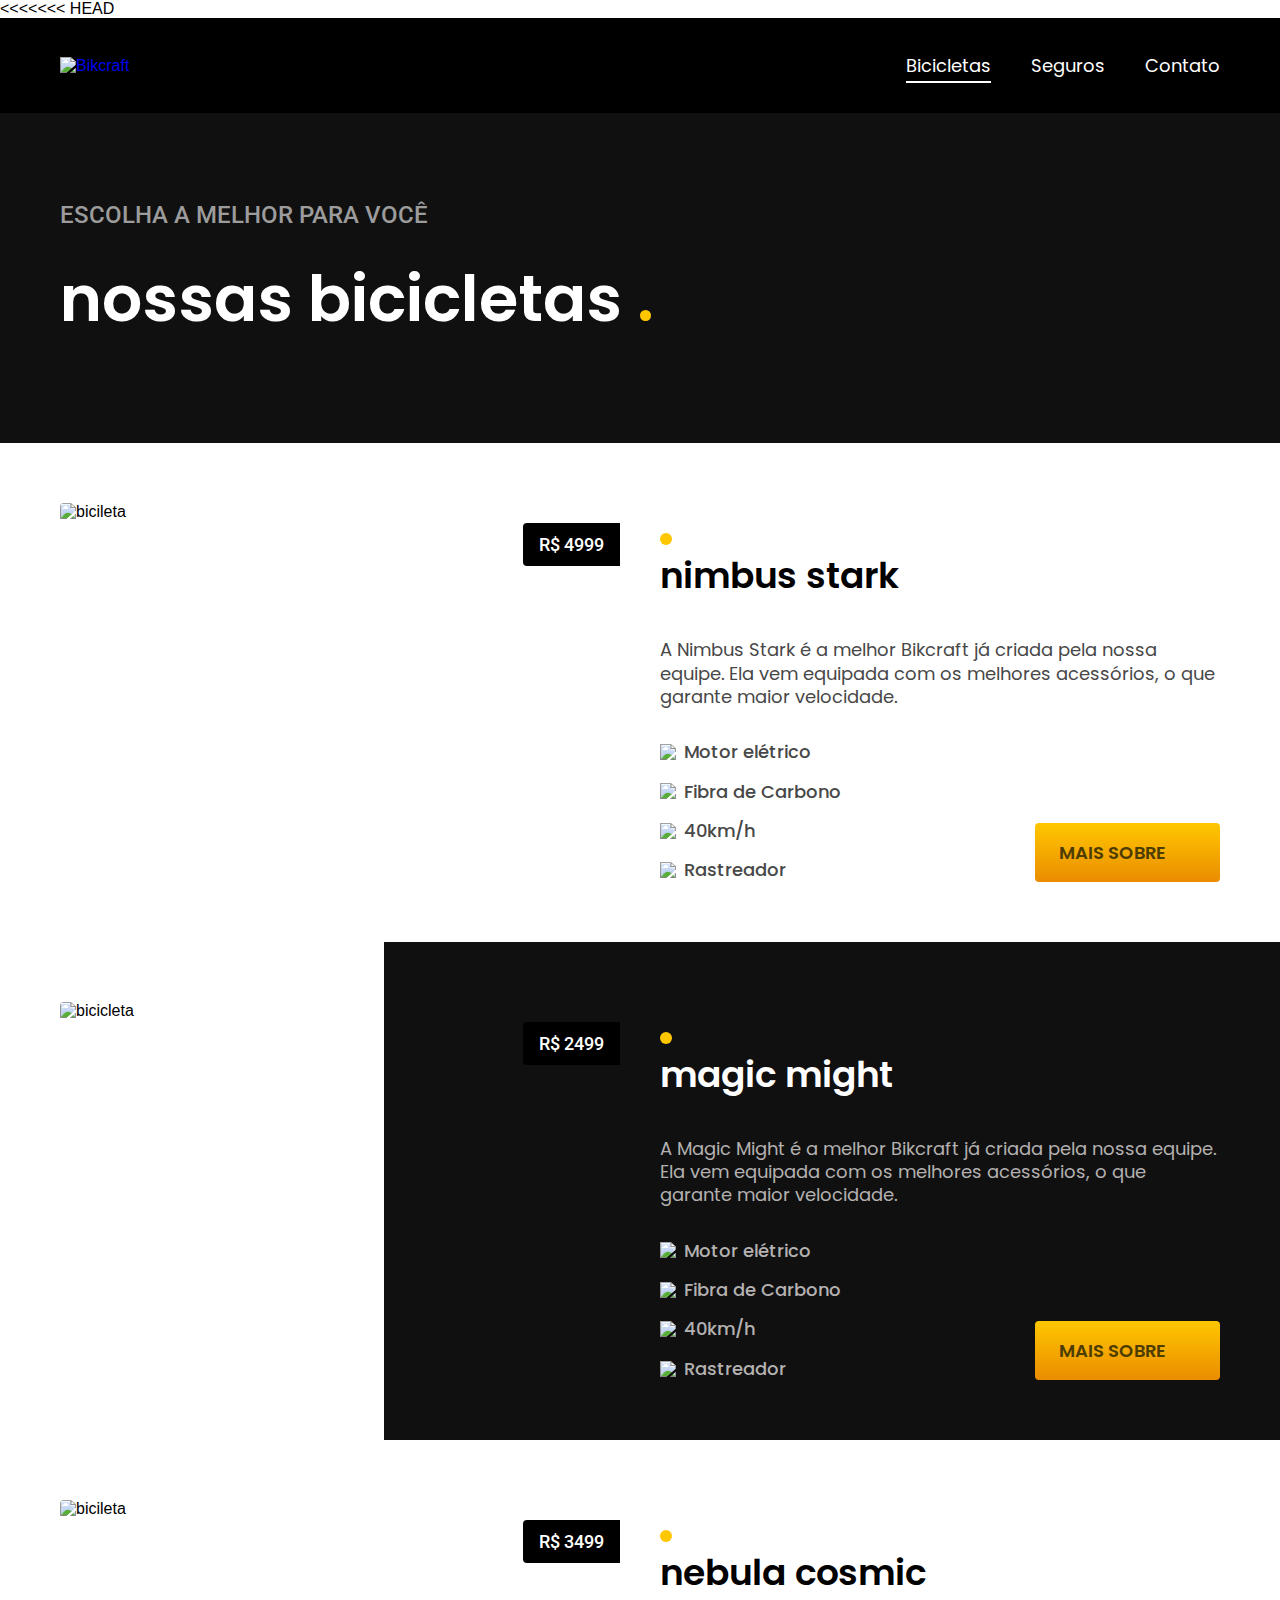
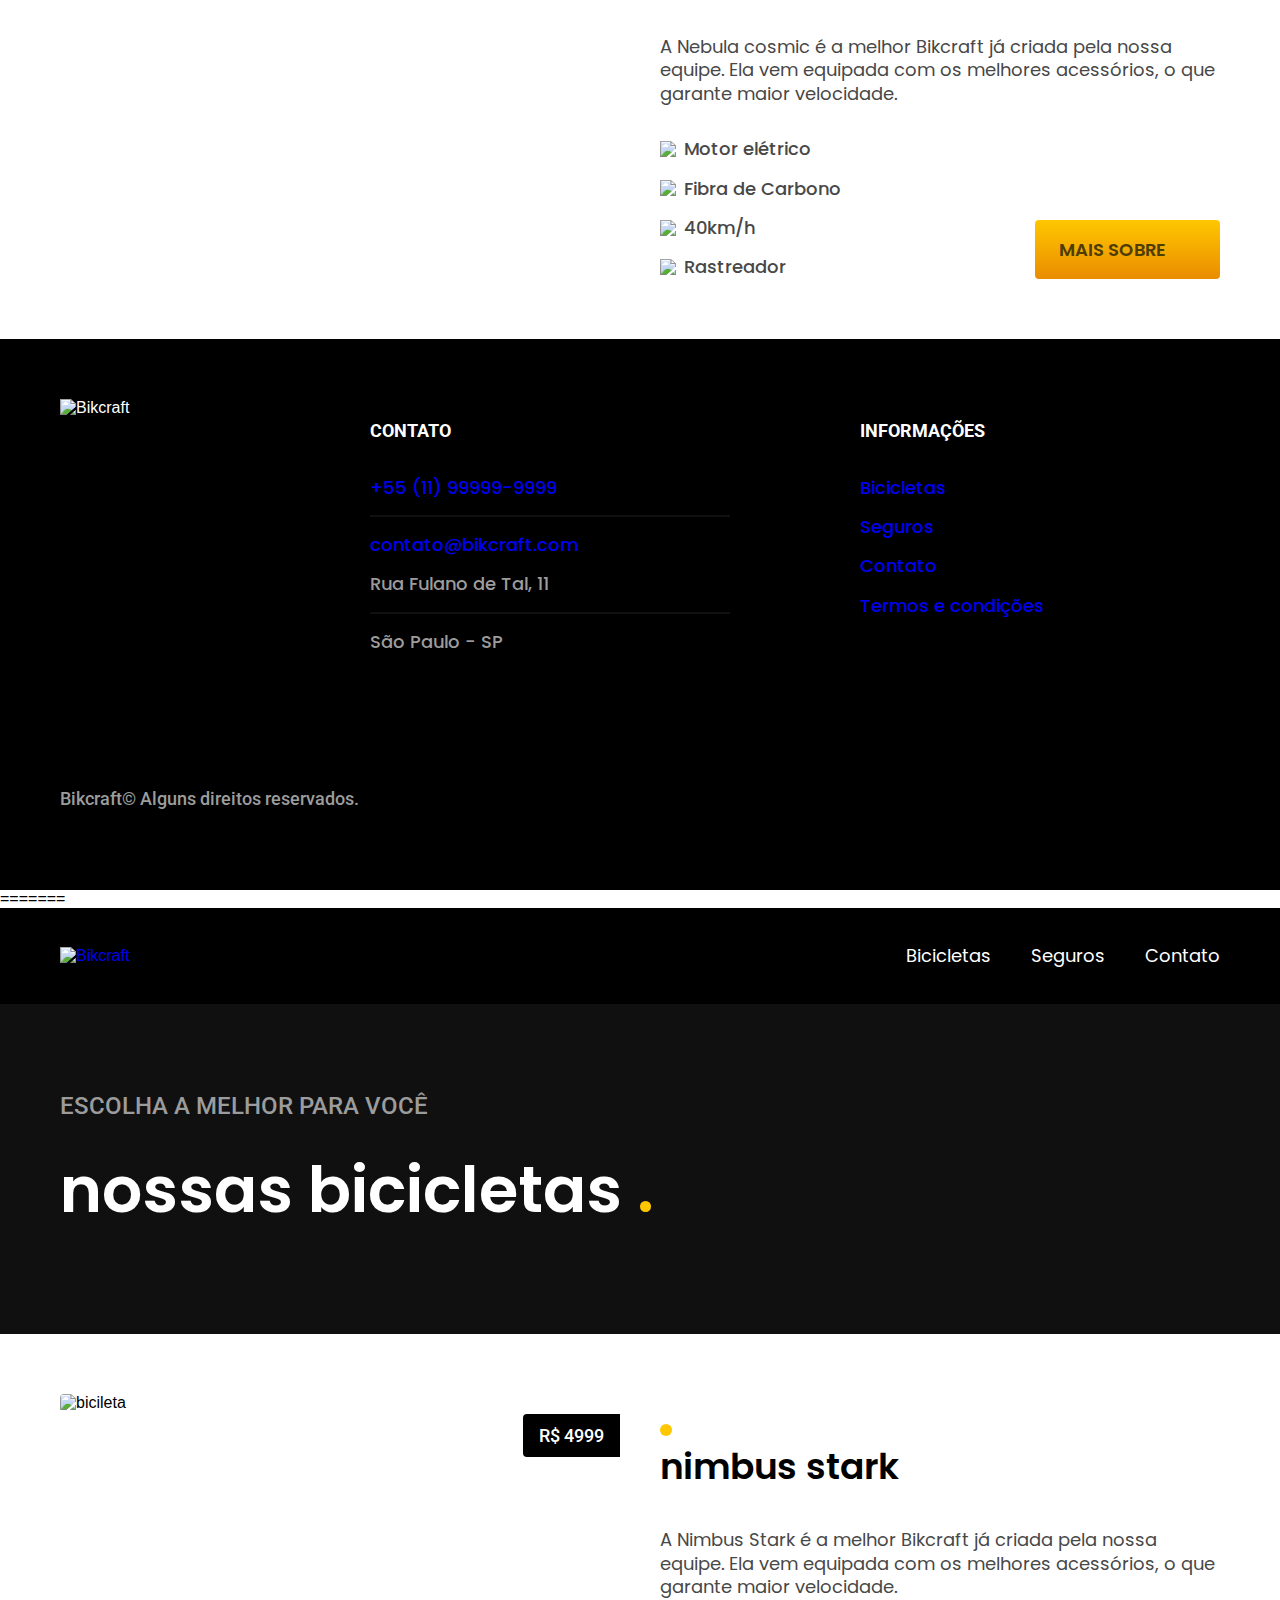
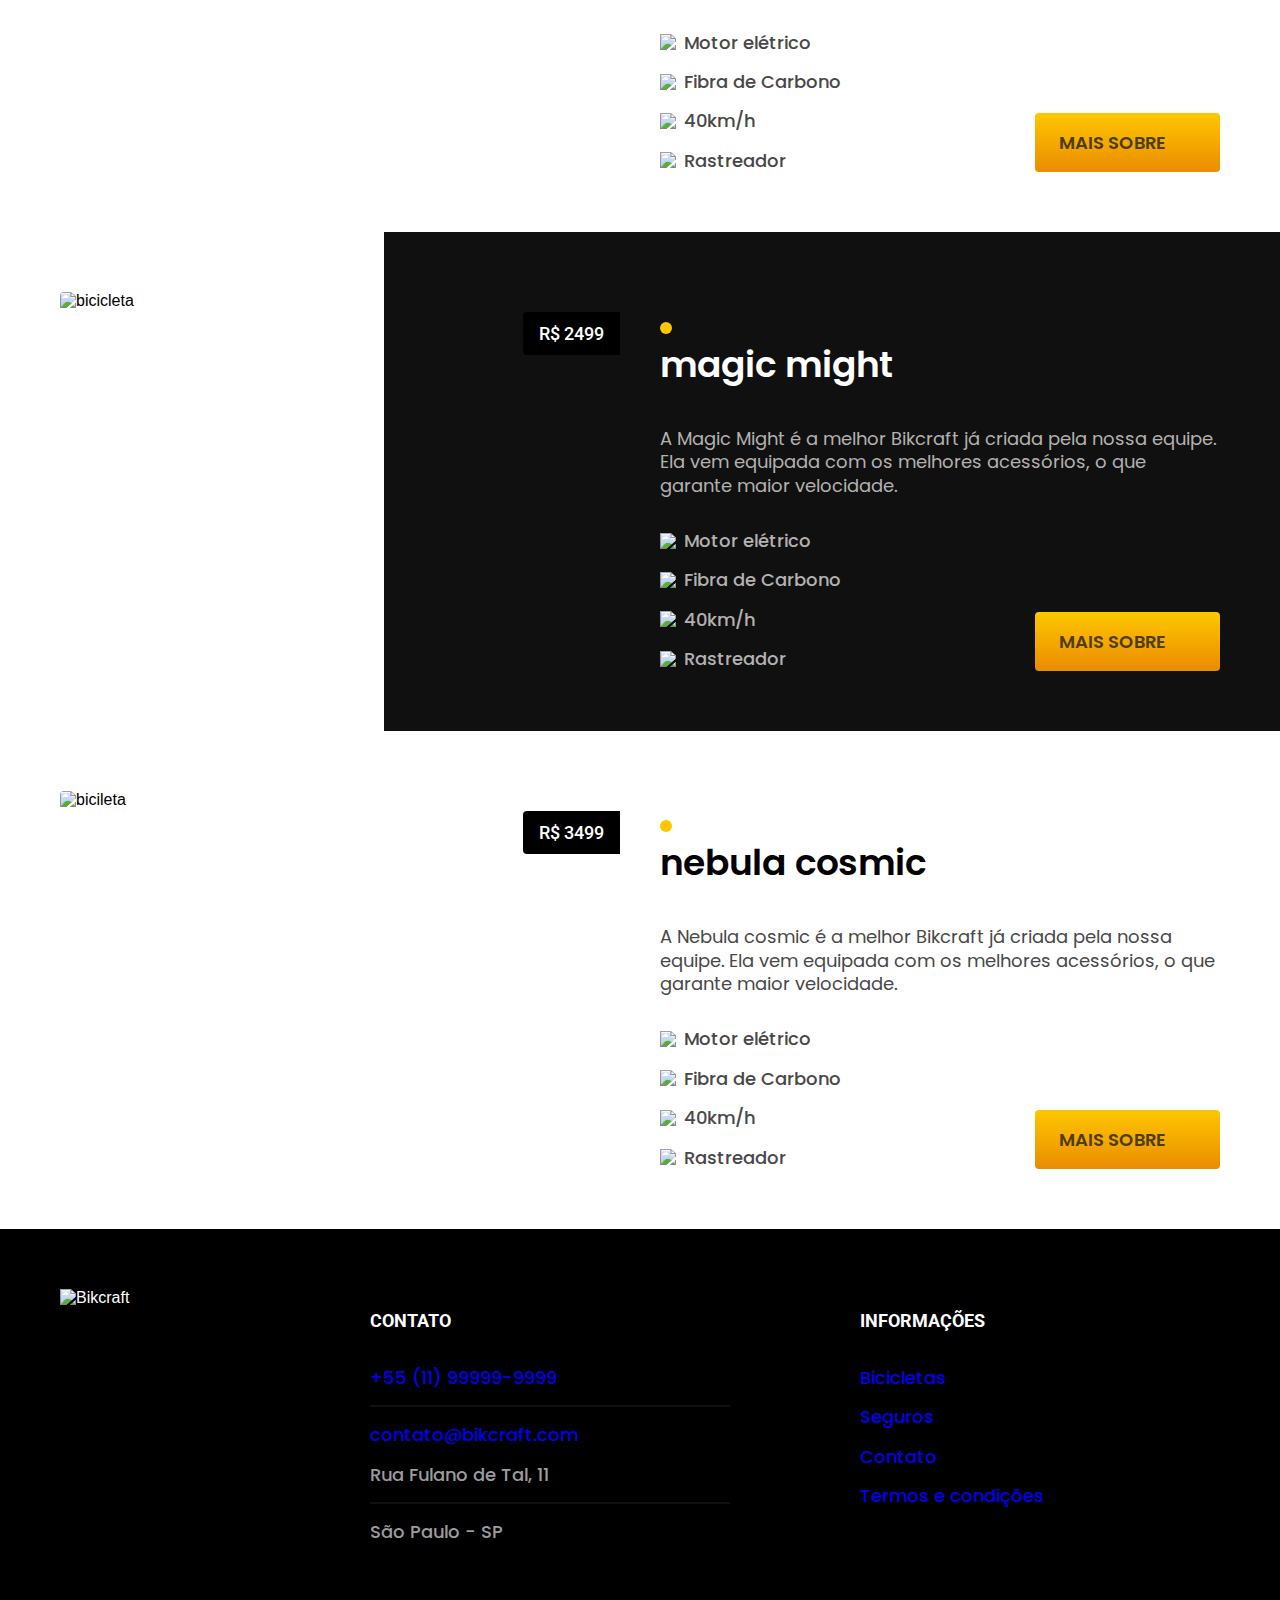
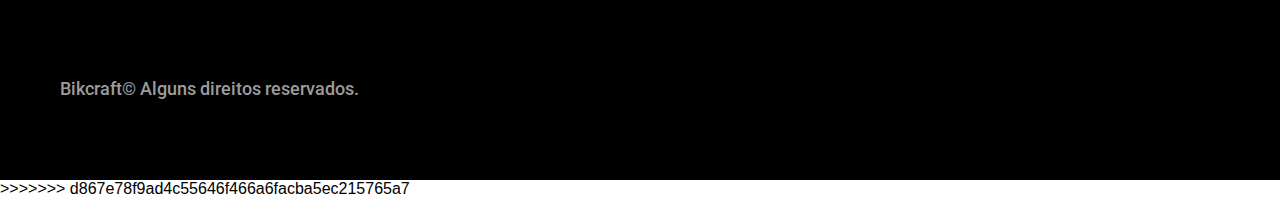
==== commit ce8e006b: "completo" ====
--- a/bicicletas.html
+++ b/bicicletas.html
@@ -1,3 +1,4 @@
+<<<<<<< HEAD
 <!DOCTYPE html>
 <html lang="pt-br">
 
@@ -125,4 +126,125 @@
 </body>
 
 
+=======
+<!DOCTYPE html>
+<html lang="pt-br">
+
+<head>
+  <meta charset="UTF-8">
+  <meta name="viewport" content="width=device-width, initial-scale=1.0">
+  <link rel="stylesheet" href="/style.min.css">
+  <link rel="preconnect" href="https://fonts.googleapis.com">
+  <link rel="preconnect" href="https://fonts.gstatic.com" crossorigin>
+  <link href="https://fonts.googleapis.com/css2?family=Merriweather:ital,wght@1,900&family=Poppins:wght@400;500;600&family=Roboto:wght@400;500;700&display=swap" rel="stylesheet">
+  <meta name="description" content="Bicicletas elétricas de alta precisão e qualidade, feitas sob medida para o cliente. Explore o mundo na sua velocidade com a Bikcraft">
+  <title>Bicicletas | Bikcraft</title>
+</head>
+
+<body>
+  <header class="header-bg">
+    <div class="header container">
+      <a href="./"> <img src="/img/bikcraft.svg" alt="Bikcraft"> </a>
+      <nav aria-label="primaria">
+        <ul class="header-menu p-textopp">
+          <li> <a href="/bicicletas.html"> Bicicletas </a> </li>
+          <li> <a href="/seguros.html"> Seguros </a> </li>
+          <li> <a href="/contato.html"> Contato </a> </li>
+        </ul>
+      </nav>
+    </div>
+  </header>
+  <article class="titulo-bg">
+    <div class="titulo-cont container">
+      <h3 class="r-upper cinza4">escolha a melhor para você</h3>
+      <h1 class="p-titulo branco">nossas bicicletas <span class="amarelo">.</span></h1>
+    </div>
+  </article>
+  <main class="bikes">
+    <div class="bike container ">
+      <div class="img-bike">
+        <img src="/img/bicicletas/nimbus.jpg" alt="bicileta">
+        <span class="r-texto1 branco">R$ 4999</span>
+      </div>
+      <div class="conteudo-bikes">
+        <h2 class="p-titulo11">nimbus stark</h2>
+        <p class="p-textopp cinza2">A Nimbus Stark é a melhor Bikcraft já criada pela nossa equipe. Ela vem equipada com os melhores acessórios, o que garante maior velocidade.</p>
+        <ul class="p-textop cinza2">
+          <li> <img src="/img/icones/eletrica.svg">Motor elétrico</li>
+          <li><img src="/img/icones/carbono.svg">Fibra de Carbono</li>
+          <li><img src="/img/icones/velocidade.svg">40km/h</li>
+          <li><img src="/img/icones/rastreador.svg">Rastreador</li>
+        </ul>
+        <a class="botão seta" href="/nimbus.html">MAIS SOBRE</a>
+      </div>
+    </div>
+    <div class="bike-bg">
+      <div class="bike container ">
+        <div class="img-bike">
+          <img src="/img/bicicletas/magic.jpg" alt="bicicleta">
+          <span class="r-texto1 branco">R$ 2499</span>
+        </div>
+        <div class="conteudo-bikes">
+          <h2 class="p-titulo11 branco">magic might</h2>
+          <p class="p-textopp cinza1">A Magic Might é a melhor Bikcraft já criada pela nossa equipe. Ela vem equipada com os melhores acessórios, o que garante maior velocidade.</p>
+          <ul class="p-textop cinza1">
+            <li> <img src="/img/icones/eletrica.svg">Motor elétrico</li>
+            <li><img src="/img/icones/carbono.svg">Fibra de Carbono</li>
+            <li><img src="/img/icones/velocidade.svg">40km/h</li>
+            <li><img src="/img/icones/rastreador.svg">Rastreador</li>
+          </ul>
+          <a class="botão seta" href="/magic.html">MAIS SOBRE</a>
+        </div>
+      </div>
+    </div>
+    <div class="bike container ">
+      <div class="img-bike">
+        <img src="/img/bicicletas/nebula.jpg" alt="bicileta">
+        <span class="r-texto1 branco">R$ 3499</span>
+      </div>
+      <div class="conteudo-bikes">
+        <h2 class="p-titulo11">nebula cosmic</h2>
+        <p class="p-textopp cinza2">A Nebula cosmic é a melhor Bikcraft já criada pela nossa equipe. Ela vem equipada com os melhores acessórios, o que garante maior velocidade.</p>
+        <ul class="p-textop cinza2">
+          <li> <img src="/img/icones/eletrica.svg">Motor elétrico</li>
+          <li><img src="/img/icones/carbono.svg">Fibra de Carbono</li>
+          <li><img src="/img/icones/velocidade.svg">40km/h</li>
+          <li><img src="/img/icones/rastreador.svg">Rastreador</li>
+        </ul>
+        <a class="botão seta" href="/nebula.html">MAIS SOBRE</a>
+      </div>
+    </div>
+  </main>
+  <footer class="footer-bg">
+    <div class="footer container branco">
+      <img class="bikcraft-logo" src="/img/bikcraft.svg" alt="Bikcraft">
+      <div class="contato">
+        <h3 class="r-titulopp">CONTATO</h3>
+        <Ul class="p-textop cinza4">
+          <li><a href="tel:+5511999999999">+55 (11) 99999-9999</a></li>
+          <li><a href="mailto:contato@bikcraft.com">contato@bikcraft.com</a></li>
+          <li><span>Rua Fulano de Tal, 11</span></li>
+          <li><span>São Paulo - SP<span></li>
+        </Ul>
+        <div class="footer-redes">
+          <img src="/img/insta.svg" alt="">
+          <img src="/img/face.svg" alt="">
+          <img src="/img/yout.svg" alt="">
+        </div>
+      </div>
+      <div class="informção">
+        <h3 class="r-titulopp">INFORMAÇÕES</h3>
+        <Ul class="p-textop cinza4">
+          <li><a href="/bicicletas.html">Bicicletas</a></li>
+          <li><a href="/seguros.html">Seguros</a></li>
+          <li><a href="/">Contato</a></li>
+          <li><a href="/termos.html">Termos e condições</a></li>
+        </ul>
+      </div>
+      <p class="textfooter r-texto1 cinza4">Bikcraft© Alguns direitos reservados.</p>
+    </div>
+  </footer>
+</body>
+
+>>>>>>> d867e78f9ad4c55646f466a6facba5ec215765a7
 </html>--- a/style.min.css
+++ b/style.min.css
@@ -1,3 +1,4 @@
+<<<<<<< HEAD
 a,
 dd,
 h1,
@@ -1530,3 +1531,6 @@
     gap: 0 16px;
   }
 }
+=======
+a,dd,h1,h2,h3,h4,h5,h6,p{text-decoration:none;color:inherit;margin:0;padding:0}button{border:none}.container{box-sizing:border-box;max-width:1200px;padding-left:20px;padding-right:20px;margin-left:auto;margin-right:auto}img{max-width:100%;height:auto;display:block}img[src$=".jpg"]{border-radius:4px}.p-titulo{font-family:poppins;font-size:64px;line-height:1.3;font-weight:600}.p-titulo1{font-family:poppins;font-size:32px;line-height:1.3;font-weight:600}.p-titulo11{font-family:poppins;font-size:36px;line-height:1.3;font-weight:600}.p-titulo111{font-family:poppins;font-size:48px;line-height:1.3;font-weight:600}.p-titulo2{font-family:poppins;font-size:24px;line-height:1.3;font-weight:500}.p-titulo3{font-family:poppins;font-size:24px;line-height:1.3;font-weight:600}.p-titulo4{font-family:poppins;font-size:16px;line-height:1.3;font-weight:600}.p-titulo5{font-family:poppins;font-size:16px;line-height:1.3;font-weight:500}.p-textop{font-family:poppins;font-size:18px;line-height:1.3;font-weight:500}.p-textopp{font-family:poppins;font-size:18px;line-height:1.3;font-weight:400}.p-textopp1{font-family:poppins;font-size:12px;line-height:1.3;font-weight:500}.r-paragrafo{font-family:Roboto;font-size:24px;line-height:1.5;font-weight:400}.r-paragrafo1{font-family:Roboto;font-size:20px;line-height:1.5;font-weight:400}.r-sub{font-family:Roboto;font-size:20px;line-height:1.5;font-weight:500}.r-upper{font-family:Roboto;font-size:24px;line-height:1.5;font-weight:500;text-transform:uppercase}.r-upper1{font-family:Roboto;font-size:36px;line-height:1.5;font-weight:500;text-transform:uppercase}.r-texto{font-family:Roboto;font-size:16px;line-height:1.5;font-weight:400}.r-textob{font-family:Roboto;font-size:16px;line-height:1.5;font-weight:500}.r-texto1{font-family:Roboto;font-size:18px;line-height:1.5;font-weight:500}.r-titulopp{font-family:Roboto;font-size:18px;line-height:1.5;font-weight:700;text-transform:uppercase}.textodep{font-family:Merriweather;font-style:italic;font-weight:900;font-size:36px;line-height:1.3}@media (max-width:1200px){.p-titulo{font-size:40px}.r-paragrafo{font-size:18px}}@media (max-width:800px){.p-titulo{font-size:36px}.p-titulo1{font-size:24px}.r-texto1{font-size:16px}.textodep{font-size:32px}.r-upper{font-size:18px;text-transform:lowercase}.r-upper1{font-family:Roboto;font-size:24px}}.amarelo{color:#ffc700}.amarelo1{color:#4e3d00}.branco{color:#fff}.preto{color:#000}.preto1{color:#101010}.preto2{color:#1d1d1d}.cinza{color:#e5e5e5}.cinza1{color:#b4b1b1}.cinza2{color:#484848}.cinza3{color:#313131}.cinza4{color:#9c9c9c}:root{--branco:#ffffff;--preto:#000000;--preto1:#101010;--preto2:#1d1d1d;--amarelo:#ffc700;--amarelo1:#4e3d00;--amarelo2:#ca9e00;--branco1:#eeeeee;--cinza:#e5e5e5;--cinza1:#b4b1b1;--cinza2:#484848;--cinza3:#313131;--cinza4:#9c9c9c}.botão{display:inline-block;background:linear-gradient(#ffc700,#ea8c00);color:var(--amarelo1);padding:16px 24px;border-radius:4px;font-family:Poppins;font-weight:600;font-size:18px;max-width:max-content;border:none;cursor:pointer}.botão.secundario{background:var(--cinza3);color:var(--branco1)}.botão.seta::after{content:"";display:inline-block;width:18px;height:10px;margin-left:12px;background-image:url("/img/icones/seta.svg");transition:transform .2s}.botão.seta:hover::after{transform:translateX(4px)}.botão:hover{background:linear-gradient(#f3be00,#d68000)}.botão.secundario:hover{background:var(--cinza2)}.titulo-bg{background:var(--preto1) url("/img/dec/top-right.svg") no-repeat top 60px right 60px;padding-top:60px;padding-bottom:60px}.titulo-cont h1{margin-top:8px}@media (max-width:800px){.botão{padding:12px 20px;font-weight:500;font-size:16px}.titulo-bg{background:var(--preto1);padding-top:40px;padding-bottom:40px}.titulo-cont h1{margin-top:0}}body{margin:0;font-family:Arial,Helvetica,sans-serif}ul{margin:0;padding:0;list-style:none}a{text-decoration:none}.header-bg{background-color:#000}.header{display:flex;flex-wrap:wrap;gap:20px;justify-content:space-between;align-items:center;padding-top:20px;padding-bottom:20px}.header-menu{display:flex;flex-wrap:wrap;gap:40px}.header-menu a{display:inline-block;padding:16px 0;color:#fff;font-size:18px;position:relative}.header-menu a::after{content:"";display:block;height:2px;width:0%;background:#fff;margin-top:4px;transition:.3s;position:absolute}.header-menu a:hover:after{width:100%}@media (max-width:800px){.header-menu{gap:20px}.header-menu a:hover{background-color:#2e2e2e}.header-menu a{background:#111;padding:12px 16px;border-radius:4px}.header-menu a::after{display:none}}@media (max-width:600px){.header-menu{gap:12px}.header-menu a{padding:8px 12px;font-size:12px}}.introdução{background:var(--preto) url("/img/dec/bottom-left.svg") no-repeat bottom 160px left 80px;box-shadow:inset 0 -80px var(--branco)}.conteudointro{display:grid;grid-template-columns:1fr 1fr;gap:20px}.textosintro{margin-top:100px}.introtexto,.introtitulo{margin-bottom:40px}.introtexto{max-width:40ch}.imgintro{height:100%;object-fit:cover}@media (max-width:1200px){.textosintro{margin-top:80px}}@media (max-width:800px){.introdução{box-shadow:inset 0 -40px var(--branco)}.introtitulo{margin-bottom:20px}.textosintro{margin-top:60px}.conteudointro{grid-template-columns:1fr}.imgintro{height:300px;width:100%;margin-top:20px}.introdução{background:var(--preto1)}.textosintro{margin-top:60px}}.bicicletas{box-sizing:border-box;max-width:1400px;padding-left:20px;padding-right:20px;margin-left:auto;margin-right:auto;display:flex;gap:40px;margin-top:60px;overflow-x:auto}.opções{margin-top:100px;margin-bottom:100px}.bicicletas h2{margin-top:14px;margin-bottom:8px;display:flex;align-items:center}.bicicletas a{display:block}.bicicletas h2::before{content:"";display:inline-block;background:var(--amarelo);height:12px;width:12px;border-radius:6px;margin-right:8px;transition:width .2s}.bicicletas a:hover h2::before{width:24px}.preço{padding-right:20px}.bicicleta{min-width:280px}@media (max-width:800px){.opções{margin-top:60px;margin-bottom:60px}.bicicletas{gap:20px;margin-top:24px;padding-bottom:20px}}.tecnologia-bg{background:var(--preto1) url("/img/dec/bottom-left.svg") no-repeat bottom 160px left 80px;box-shadow:inset 0 -80px var(--branco),inset 0 80px var(--branco)}.tecnologia{display:grid;grid-template-columns:1fr 1fr;gap:20px}.tecnologia h4{padding-top:140px;padding-bottom:20px}.tecnologia h1{padding-bottom:32px}.vantagens{display:flex;gap:32px;padding-bottom:140px}.link{padding-top:20px;display:inline-block;position:relative;padding-bottom:64px}.link::after{content:"";display:block;width:100%;height:4px;background:currentColor;position:absolute}.link:hover{color:var(--branco)}.vantagens h6{padding-bottom:8px;padding-top:12px;width:max-content}.imgtec{height:100%;object-fit:cover;object-position:left}@media (max-width:800px){.tecnologia{grid-template-columns:1fr}.tecnologia-bg{box-shadow:none}.tecnologia h4{padding-top:60px}.vantagens{padding-bottom:60px}.imgtec{display:none}}@media (max-width:600px){.vantagens{flex-direction:column}}.parceiros{padding-top:60px;padding-bottom:120px}.parceiros h1{margin-bottom:60px}.parceiros ul{max-width:1400px;padding:0 20px;margin:0 auto;display:grid;grid-template-columns:repeat(4,1fr)}.parceiros li{padding:32px;display:flex;border-left:2px solid var(--branco1)}.parceiros li img{margin:auto}.parceiros li:first-child,.parceiros li:nth-child(5){border:none}.parceiros li:nth-child(n+5){border-top:2px solid var(--branco1)}@media (max-width:800px){.parceiros{padding-bottom:60px}.parceiros h1{margin-bottom:20px}.parceiros ul{grid-template-columns:repeat(2,1fr)}.parceiros li:nth-child(n+3){border-top:2px solid var(--branco1)}.parceiros li:nth-child(odd){border-left:none}.parceiros li{padding:40px}}.depoimento{display:grid;grid-template-columns:1fr 1fr;background:var(--amarelo) url("/img/dec/bottom-right-p.svg") no-repeat bottom 40px right 40px;overflow:hidden}.depoimento img{border-radius:0;object-fit:cover;height:100%;width:100%}.conteudodep{padding:40px 40px 80px 80px;align-self:end}.conteudodep span{display:block;margin-top:32px}.conteudodep p{max-width:24ch;position:relative}.conteudodep p::before{content:"“";font-size:5rem;color:var(--amarelo2);position:absolute;left:-50px;top:-20px}.conteudodep p::after{content:"”";font-size:5rem;color:var(--amarelo2);position:absolute}@media (max-width:800px){.depoimento{grid-template-columns:1fr}.conteudodep p{padding-top:32px}.conteudodep p::before{left:-50px;top:5px}.conteudodep{padding:40px 80px;justify-self:center}.depoimento img{height:200px}}.seguros-bg{background:var(--preto1)}.seguros{padding-top:60px;padding-bottom:60px;display:grid;grid-template-columns:1fr 1fr;gap:40px;align-items:center}.seguros h1{grid-column:1/-1}.peo.ouro{grid-column:2;grid-row:2;position:relative}.peo{background:var(--preto);border-radius:8px;padding:32px 32px 32px 60px;display:grid;grid-template-columns:1fr auto}.peo h3{margin-bottom:40px}.peo span{grid-column:2;grid-row:1;display:block;text-align:right}.peo ul{grid-column:1/-1;margin-bottom:32px}.peo a{grid-column:1/-1}.peo li+li{margin-top:20px;position:relative}.peo li{position:relative;display:flex;align-items:center}.peo li::before{content:"";display:inline-block;width:14px;height:12px;background-image:url("/img/check.svg");position:absolute;left:-22px}.spanp{display:block;position:absolute;top:32px;right:32px}@media (max-width:800px){.seguros{padding-top:60px;padding-bottom:60px;display:grid;grid-template-columns:1fr;gap:40px;align-items:center}.peo.ouro{grid-column:1;grid-row:3}.seguros h1{grid-column:1}}.footer-bg{background:var(--preto)}.footer{display:grid;grid-template-columns:3fr 5fr 4fr;gap:40px;padding-top:60px;padding-bottom:60px}.footer h3{margin-bottom:32px}.footer li{margin-bottom:16px}.footer ul{margin-bottom:32px}.footer-redes{display:flex;gap:32px}.contato li:nth-child(odd):after{content:"";display:block;max-width:360px;height:2px;background:var(--preto1);margin-top:16px}.footer a:hover{color:var(--branco)}.textfooter{grid-column:1/-1;margin-top:60px}@media (max-width:800px){.bikcraft-logo{display:none}.footer{grid-template-columns:1fr 1fr}.contato{grid-column:1}.informação{grid-column:2}}@media (max-width:600px){.footer{grid-template-columns:1fr}}.cont-termos{padding-bottom:120px;padding-top:60px}.cont-termos h2{margin-bottom:28px}.item{padding-top:60px}.termosli p{margin-top:20px;max-width:75ch}.bike{display:grid;grid-template-columns:1fr 1fr;gap:40px;padding-top:60px;padding-bottom:60px;background:url("/img/dec/top-right.svg") no-repeat top 40px right 40px}.img-bike span{background:var(--preto);padding:8px 16px;display:inline-block;position:absolute;top:20px;right:0;border-radius:4px 0 0 4px}.img-bike{position:relative}.conteudo-bikes{display:grid;grid-template-columns:1fr auto;align-content:start}.conteudo-bikes h2,.conteudo-bikes p{grid-column:1/-1}.bikes h2{margin-bottom:20px}.bikes h2::before{content:"";display:block;height:12px;width:12px;border-radius:8px;background:var(--amarelo);margin-bottom:8px}.bikes p{margin-bottom:32px}.bikes a{place-self:end}.bikes li{display:flex;align-items:center;gap:8px}.bikes li+li{margin-top:16px}.bike-bg{background:linear-gradient(to right,#fff 30%,var(--preto1) 30%)}@media (max-width:800px){.bike-bg{background:var(--preto1)}.bike{grid-template-columns:1fr;gap:20px;padding-top:40px;padding-bottom:40px}}@media (max-width:600px){.conteudo-bikes{grid-template-columns:1fr}.bikes a{place-self:start}.bikes ul{margin-bottom:32px}}.seguros1{display:grid;grid-template-columns:1fr 1fr;gap:40px;align-items:center;padding-top:80px;padding-bottom:80px}.peo2{grid-column:2;grid-row:1;position:relative}.peo1,.peo2{background:var(--preto);border-radius:8px;padding:32px 32px 32px 60px;display:grid;grid-template-columns:1fr auto}.peo1 span,.peo2 span{grid-column:2;grid-row:1;display:block;text-align:right}.peo1 h3,.peo2 h3{margin-bottom:40px}.peo1 ul,.peo2 ul{grid-column:1/-1;margin-bottom:32px}.peo1 a,.peo2 a{grid-column:1/-1}.peo1 li+li,.peo2 li+li{margin-top:20px;position:relative}.seguros1 li::before{content:"";display:inline-block;width:14px;height:12px;background-image:url("/img/check.svg");position:absolute;left:-22px}.seguros1 li{position:relative;display:flex;align-items:center}.vantagens1{display:grid;grid-template-columns:repeat(auto-fit,minmax(280px,max-content));gap:40px 80px;padding-top:80px}.vantagens1 h3{margin-bottom:20px;margin-top:8px}.vantagens-bg{background:var(--preto)}.conteudo-vant{padding-top:100px;padding-bottom:100px}.perguntas{padding-top:120px;padding-bottom:120px}.perguntas1{margin-top:60px}.perguntas dl div{padding:20px;border-radius:4px;position:relative}.perguntas dl>div:nth-child(odd){background-color:var(--cinza)}.perguntas dt{position:relative;display:flex;align-items:center}.perguntas dt::before{content:"";display:inline-block;width:8px;height:8px;border-radius:6px;background:var(--amarelo);margin-right:8px}.perguntas dl div::after{content:"";display:inline-block;width:14px;height:6px;border-radius:6px;background:url("/img/icones/seta-abrir.svg");position:absolute;top:36px;right:20px;transition:.3s}.perguntas dl div:hover::after{transform:rotate(180deg)}.perguntas dd{padding-left:16px;padding-top:16px;max-width:80ch}@media (max-width:800px){.vantagens{padding-top:60px}.conteudo-vant{padding-top:80px;padding-bottom:80px}.seguros1{grid-template-columns:1fr;gap:20px}.perguntas{padding-top:60px;padding-bottom:60px}.perguntas1{margin-top:40px}.peo2{grid-column:1;grid-row:inherit;position:relative}}.bicicleta1{display:grid;grid-template-columns:1fr 1fr;align-items:start;gap:40px;padding-top:60px;padding-bottom:60px}.img-bicicletas{display:flex;flex-wrap:wrap;gap:20px}.img-bicicletas img{flex:1;min-width:200px}.img-bicicletas img:first-child{min-width:100%}.conteudo-bicicleta p{margin-bottom:32px}.comprar{display:grid;grid-template-columns:max-content auto;align-items:center;justify-items:start;gap:8px 12px}.comprar a{grid-row:span 2;max-width:max-content}.compra{display:flex;align-items:center;background:var(--preto);border-radius:4px;padding:4px 8px;gap:8px}.conteudo-bicicleta h2{letter-spacing:.015rem;margin-top:60px;margin-bottom:20px}.bicicleta-ficha,.bicicleta-info{padding:32px;background:var(--preto);border-radius:4px}.bicicleta-info{display:grid;grid-template-columns:1fr 1fr;gap:20px}.bicicleta-info img{width:24px}.bicicleta-info h3{margin-top:8px;margin-bottom:8px}.bicicleta-ficha li{padding:4px 0;display:flex;justify-content:space-between;border-bottom:1px solid var(--cinza3)}.bicicleta-ficha li:last-child{border-bottom:none}.seg-bg{background:var(--preto1);box-shadow:inset 0 80px var(--branco),inset 0 -80px var(--preto)}.segseg{display:grid;grid-template-columns:1fr 1fr;gap:40px;align-items:center}.conteudo-seg p{margin-top:20px;margin-bottom:32px;max-width:40ch}.imgsegb{height:100%;width:100%;object-fit:cover}@media (max-width:800px){.bicicleta1{grid-template-columns:1fr;padding-top:40px;padding-bottom:40px}.img-bicicletas{grid-row:2}.segseg{grid-template-columns:1fr}.conteudo-seg{grid-row:1;padding-top:40px}.seg-bg{box-shadow:none;box-shadow:inset 0 -80px var(--preto)}}@media (max-width:400px){.bicicleta-info{grid-template-columns:1fr}.comprar{grid-template-columns:1fr}}.cont-bg{background:var(--preto1);box-shadow:inset 0 -60px #efefef}.card{display:grid;grid-template-columns:5fr 7fr}.endereço{background:var(--preto) url("/img/dec/bottom-left.svg") no-repeat bottom 40px left 40px;padding:60px;border-radius:5px 0 0 5px;box-shadow:0 1px 2px rgba(0,0,0,.1)}.endereço h3{margin-bottom:40px}.rua{margin-bottom:32px;position:relative;padding-left:32px}.mail{position:relative;padding-left:32px}.mail a{max-width:max-content;margin-bottom:8px}.tel{margin-top:32px;position:relative;padding-left:32px}.contato-redes{margin-top:60px;display:flex;gap:32px}.endereço a:hover{color:var(--branco)}.formulario{background:var(--branco) url("/img/dec/bottom-right.svg") no-repeat bottom 40px right 40px;padding:60px;border-radius:0 5px 5px 0;box-shadow:0 1px 2px rgba(0,0,0,.1)}.rua::before{content:url("/img/icones/local.svg");display:block;left:0;position:absolute}.mail::before{content:url("/img/icones/email.svg");display:block;left:0;position:absolute}.tel::before{content:url("/img/icones/telefone.svg");display:block;left:0;position:absolute}.form{display:grid;grid-template-columns:1fr 1fr;gap:20px}.form label{display:block;margin-bottom:4px}.col-2{grid-column:span 2}.form input[type=email],.form input[type=text],.form textarea{font:400 16px/1.5 roboto;background:var(--branco1);border:1px solid var(--cinza);border-radius:4px;padding:12px;width:100%;box-sizing:border-box}.form input[type=email]:focus,.form input[type=text]:focus,.form textarea:focus{outline:0;border-color:var(--amarelo);background:var(--branco);box-shadow:0 0 0 2px #fea}.lojas{padding-top:120px;background:#efefef;padding-bottom:120px}.sprio{display:grid;grid-template-columns:1fr 1fr;gap:32px;margin-top:60px}.sprio img{border-radius:4px 4px 0 0}.sprio h3{display:flex;align-items:center}.sprio h3::before{content:"";display:inline-block;height:8px;width:8px;background:var(--amarelo);border-radius:6px;margin-right:8px}.cont-end{background:var(--branco);padding:32px;border-radius:0 0 4px 4px;box-shadow:0 1px 1px rgba(0,0,0,.1)}.grid-end{display:grid;grid-template-columns:1fr 1fr;margin-top:20px;margin-bottom:20px}.grid-end p+p{margin-top:8px}.grid-end address a+a{display:block;margin-top:8px}.grid-end address,.grid-end div{border-left:2px solid var(--cinza);padding-left:8px}.grid-end address a:hover{color:var(--cinza3);font-weight:500}.horario::before{content:url("/img/icones/horario.svg");display:inline-block;margin-right:8px}.horario{display:flex;align-items:center}@media (max-width:800px){.card{grid-template-columns:1fr}.endereço{background:var(--preto)}.endereço{padding:40px;border-radius:5px 5px 0 0}.contato-redes{margin-top:32px}.formulario{padding:40px;border-radius:0 0 5px 5px}.lojas{padding-top:60px;padding-bottom:60px}.grid-end{display:grid;grid-template-columns:1fr;gap:12px}}@media (max-width:600px){.sprio{grid-template-columns:1fr}.form{grid-template-columns:1fr}.col-2{grid-column:1}}.orça-bg{background:#efefef;box-shadow:inset 0 520px var(--preto1)}.card1{padding-top:20px;padding-bottom:120px}.email1{margin-bottom:60px}.form1 h2{margin-bottom:20px}.checktermo{display:flex;gap:8px}.orça-conteudo{display:none}#Seguro:checked~#orçamento-seguro,#bikcraft:checked~#orçamento-bikcraft{display:block}.escolha{display:grid;grid-template-columns:1fr 1fr;align-content:start;gap:20px}.escolha label{background:var(--cinza3);color:var(--cinza);padding:12px 16px;border-radius:4px;display:block;cursor:pointer}.escolha input:checked+label{background:var(--branco);color:var(--preto1)}.escolha input:checked+label::before{border-color:var(--preto1);box-shadow:inset 0 0 0 3px var(--branco),inset 0 0 0 6px var(--preto1)}.escolha label::before{content:"";display:inline-block;width:12px;height:12px;border-radius:6px;border:1px solid var(--cinza);margin-right:8px;box-sizing:border-box}.escolha input{opacity:0;position:absolute;pointer-events:none}.escolha h2,.escolha label{margin-bottom:20px}.orça-bg h2::before{content:"";display:block;background:var(--amarelo);height:8px;width:8px;border-radius:6px;position:absolute;left:0}.orça-bg h2{position:relative;display:flex;align-items:center;padding-left:16px}.orça-conteudo label{display:grid;grid-template-columns:auto 1fr auto;align-items:center}.orça-conteudo label span{display:none}.orça-conteudo input:checked+label span{display:inline-block}.escolha label:hover{background:var(--cinza2)}.detalhes-bike{background:var(--branco);padding:20px;display:none;grid-template-columns:1fr 1fr;align-items:center;border-radius:4px;margin-bottom:20px}.detalhes-bike img[src$=".svg"]{height:12px;width:12px}.detalhes-bike li{display:flex;align-items:center;margin-bottom:8px}.escolha input:checked+label+.detalhes-bike{display:grid}@media (max-width:800px){.escolha h2,.escolha label{margin-bottom:16px}.escolha{gap:0 16px}}
+>>>>>>> d867e78f9ad4c55646f466a6facba5ec215765a7
--- a/style.min.css
+++ b/style.min.css
@@ -1,3 +1,4 @@
+<<<<<<< HEAD
 a,
 dd,
 h1,
@@ -1530,3 +1531,6 @@
     gap: 0 16px;
   }
 }
+=======
+a,dd,h1,h2,h3,h4,h5,h6,p{text-decoration:none;color:inherit;margin:0;padding:0}button{border:none}.container{box-sizing:border-box;max-width:1200px;padding-left:20px;padding-right:20px;margin-left:auto;margin-right:auto}img{max-width:100%;height:auto;display:block}img[src$=".jpg"]{border-radius:4px}.p-titulo{font-family:poppins;font-size:64px;line-height:1.3;font-weight:600}.p-titulo1{font-family:poppins;font-size:32px;line-height:1.3;font-weight:600}.p-titulo11{font-family:poppins;font-size:36px;line-height:1.3;font-weight:600}.p-titulo111{font-family:poppins;font-size:48px;line-height:1.3;font-weight:600}.p-titulo2{font-family:poppins;font-size:24px;line-height:1.3;font-weight:500}.p-titulo3{font-family:poppins;font-size:24px;line-height:1.3;font-weight:600}.p-titulo4{font-family:poppins;font-size:16px;line-height:1.3;font-weight:600}.p-titulo5{font-family:poppins;font-size:16px;line-height:1.3;font-weight:500}.p-textop{font-family:poppins;font-size:18px;line-height:1.3;font-weight:500}.p-textopp{font-family:poppins;font-size:18px;line-height:1.3;font-weight:400}.p-textopp1{font-family:poppins;font-size:12px;line-height:1.3;font-weight:500}.r-paragrafo{font-family:Roboto;font-size:24px;line-height:1.5;font-weight:400}.r-paragrafo1{font-family:Roboto;font-size:20px;line-height:1.5;font-weight:400}.r-sub{font-family:Roboto;font-size:20px;line-height:1.5;font-weight:500}.r-upper{font-family:Roboto;font-size:24px;line-height:1.5;font-weight:500;text-transform:uppercase}.r-upper1{font-family:Roboto;font-size:36px;line-height:1.5;font-weight:500;text-transform:uppercase}.r-texto{font-family:Roboto;font-size:16px;line-height:1.5;font-weight:400}.r-textob{font-family:Roboto;font-size:16px;line-height:1.5;font-weight:500}.r-texto1{font-family:Roboto;font-size:18px;line-height:1.5;font-weight:500}.r-titulopp{font-family:Roboto;font-size:18px;line-height:1.5;font-weight:700;text-transform:uppercase}.textodep{font-family:Merriweather;font-style:italic;font-weight:900;font-size:36px;line-height:1.3}@media (max-width:1200px){.p-titulo{font-size:40px}.r-paragrafo{font-size:18px}}@media (max-width:800px){.p-titulo{font-size:36px}.p-titulo1{font-size:24px}.r-texto1{font-size:16px}.textodep{font-size:32px}.r-upper{font-size:18px;text-transform:lowercase}.r-upper1{font-family:Roboto;font-size:24px}}.amarelo{color:#ffc700}.amarelo1{color:#4e3d00}.branco{color:#fff}.preto{color:#000}.preto1{color:#101010}.preto2{color:#1d1d1d}.cinza{color:#e5e5e5}.cinza1{color:#b4b1b1}.cinza2{color:#484848}.cinza3{color:#313131}.cinza4{color:#9c9c9c}:root{--branco:#ffffff;--preto:#000000;--preto1:#101010;--preto2:#1d1d1d;--amarelo:#ffc700;--amarelo1:#4e3d00;--amarelo2:#ca9e00;--branco1:#eeeeee;--cinza:#e5e5e5;--cinza1:#b4b1b1;--cinza2:#484848;--cinza3:#313131;--cinza4:#9c9c9c}.botão{display:inline-block;background:linear-gradient(#ffc700,#ea8c00);color:var(--amarelo1);padding:16px 24px;border-radius:4px;font-family:Poppins;font-weight:600;font-size:18px;max-width:max-content;border:none;cursor:pointer}.botão.secundario{background:var(--cinza3);color:var(--branco1)}.botão.seta::after{content:"";display:inline-block;width:18px;height:10px;margin-left:12px;background-image:url("/img/icones/seta.svg");transition:transform .2s}.botão.seta:hover::after{transform:translateX(4px)}.botão:hover{background:linear-gradient(#f3be00,#d68000)}.botão.secundario:hover{background:var(--cinza2)}.titulo-bg{background:var(--preto1) url("/img/dec/top-right.svg") no-repeat top 60px right 60px;padding-top:60px;padding-bottom:60px}.titulo-cont h1{margin-top:8px}@media (max-width:800px){.botão{padding:12px 20px;font-weight:500;font-size:16px}.titulo-bg{background:var(--preto1);padding-top:40px;padding-bottom:40px}.titulo-cont h1{margin-top:0}}body{margin:0;font-family:Arial,Helvetica,sans-serif}ul{margin:0;padding:0;list-style:none}a{text-decoration:none}.header-bg{background-color:#000}.header{display:flex;flex-wrap:wrap;gap:20px;justify-content:space-between;align-items:center;padding-top:20px;padding-bottom:20px}.header-menu{display:flex;flex-wrap:wrap;gap:40px}.header-menu a{display:inline-block;padding:16px 0;color:#fff;font-size:18px;position:relative}.header-menu a::after{content:"";display:block;height:2px;width:0%;background:#fff;margin-top:4px;transition:.3s;position:absolute}.header-menu a:hover:after{width:100%}@media (max-width:800px){.header-menu{gap:20px}.header-menu a:hover{background-color:#2e2e2e}.header-menu a{background:#111;padding:12px 16px;border-radius:4px}.header-menu a::after{display:none}}@media (max-width:600px){.header-menu{gap:12px}.header-menu a{padding:8px 12px;font-size:12px}}.introdução{background:var(--preto) url("/img/dec/bottom-left.svg") no-repeat bottom 160px left 80px;box-shadow:inset 0 -80px var(--branco)}.conteudointro{display:grid;grid-template-columns:1fr 1fr;gap:20px}.textosintro{margin-top:100px}.introtexto,.introtitulo{margin-bottom:40px}.introtexto{max-width:40ch}.imgintro{height:100%;object-fit:cover}@media (max-width:1200px){.textosintro{margin-top:80px}}@media (max-width:800px){.introdução{box-shadow:inset 0 -40px var(--branco)}.introtitulo{margin-bottom:20px}.textosintro{margin-top:60px}.conteudointro{grid-template-columns:1fr}.imgintro{height:300px;width:100%;margin-top:20px}.introdução{background:var(--preto1)}.textosintro{margin-top:60px}}.bicicletas{box-sizing:border-box;max-width:1400px;padding-left:20px;padding-right:20px;margin-left:auto;margin-right:auto;display:flex;gap:40px;margin-top:60px;overflow-x:auto}.opções{margin-top:100px;margin-bottom:100px}.bicicletas h2{margin-top:14px;margin-bottom:8px;display:flex;align-items:center}.bicicletas a{display:block}.bicicletas h2::before{content:"";display:inline-block;background:var(--amarelo);height:12px;width:12px;border-radius:6px;margin-right:8px;transition:width .2s}.bicicletas a:hover h2::before{width:24px}.preço{padding-right:20px}.bicicleta{min-width:280px}@media (max-width:800px){.opções{margin-top:60px;margin-bottom:60px}.bicicletas{gap:20px;margin-top:24px;padding-bottom:20px}}.tecnologia-bg{background:var(--preto1) url("/img/dec/bottom-left.svg") no-repeat bottom 160px left 80px;box-shadow:inset 0 -80px var(--branco),inset 0 80px var(--branco)}.tecnologia{display:grid;grid-template-columns:1fr 1fr;gap:20px}.tecnologia h4{padding-top:140px;padding-bottom:20px}.tecnologia h1{padding-bottom:32px}.vantagens{display:flex;gap:32px;padding-bottom:140px}.link{padding-top:20px;display:inline-block;position:relative;padding-bottom:64px}.link::after{content:"";display:block;width:100%;height:4px;background:currentColor;position:absolute}.link:hover{color:var(--branco)}.vantagens h6{padding-bottom:8px;padding-top:12px;width:max-content}.imgtec{height:100%;object-fit:cover;object-position:left}@media (max-width:800px){.tecnologia{grid-template-columns:1fr}.tecnologia-bg{box-shadow:none}.tecnologia h4{padding-top:60px}.vantagens{padding-bottom:60px}.imgtec{display:none}}@media (max-width:600px){.vantagens{flex-direction:column}}.parceiros{padding-top:60px;padding-bottom:120px}.parceiros h1{margin-bottom:60px}.parceiros ul{max-width:1400px;padding:0 20px;margin:0 auto;display:grid;grid-template-columns:repeat(4,1fr)}.parceiros li{padding:32px;display:flex;border-left:2px solid var(--branco1)}.parceiros li img{margin:auto}.parceiros li:first-child,.parceiros li:nth-child(5){border:none}.parceiros li:nth-child(n+5){border-top:2px solid var(--branco1)}@media (max-width:800px){.parceiros{padding-bottom:60px}.parceiros h1{margin-bottom:20px}.parceiros ul{grid-template-columns:repeat(2,1fr)}.parceiros li:nth-child(n+3){border-top:2px solid var(--branco1)}.parceiros li:nth-child(odd){border-left:none}.parceiros li{padding:40px}}.depoimento{display:grid;grid-template-columns:1fr 1fr;background:var(--amarelo) url("/img/dec/bottom-right-p.svg") no-repeat bottom 40px right 40px;overflow:hidden}.depoimento img{border-radius:0;object-fit:cover;height:100%;width:100%}.conteudodep{padding:40px 40px 80px 80px;align-self:end}.conteudodep span{display:block;margin-top:32px}.conteudodep p{max-width:24ch;position:relative}.conteudodep p::before{content:"“";font-size:5rem;color:var(--amarelo2);position:absolute;left:-50px;top:-20px}.conteudodep p::after{content:"”";font-size:5rem;color:var(--amarelo2);position:absolute}@media (max-width:800px){.depoimento{grid-template-columns:1fr}.conteudodep p{padding-top:32px}.conteudodep p::before{left:-50px;top:5px}.conteudodep{padding:40px 80px;justify-self:center}.depoimento img{height:200px}}.seguros-bg{background:var(--preto1)}.seguros{padding-top:60px;padding-bottom:60px;display:grid;grid-template-columns:1fr 1fr;gap:40px;align-items:center}.seguros h1{grid-column:1/-1}.peo.ouro{grid-column:2;grid-row:2;position:relative}.peo{background:var(--preto);border-radius:8px;padding:32px 32px 32px 60px;display:grid;grid-template-columns:1fr auto}.peo h3{margin-bottom:40px}.peo span{grid-column:2;grid-row:1;display:block;text-align:right}.peo ul{grid-column:1/-1;margin-bottom:32px}.peo a{grid-column:1/-1}.peo li+li{margin-top:20px;position:relative}.peo li{position:relative;display:flex;align-items:center}.peo li::before{content:"";display:inline-block;width:14px;height:12px;background-image:url("/img/check.svg");position:absolute;left:-22px}.spanp{display:block;position:absolute;top:32px;right:32px}@media (max-width:800px){.seguros{padding-top:60px;padding-bottom:60px;display:grid;grid-template-columns:1fr;gap:40px;align-items:center}.peo.ouro{grid-column:1;grid-row:3}.seguros h1{grid-column:1}}.footer-bg{background:var(--preto)}.footer{display:grid;grid-template-columns:3fr 5fr 4fr;gap:40px;padding-top:60px;padding-bottom:60px}.footer h3{margin-bottom:32px}.footer li{margin-bottom:16px}.footer ul{margin-bottom:32px}.footer-redes{display:flex;gap:32px}.contato li:nth-child(odd):after{content:"";display:block;max-width:360px;height:2px;background:var(--preto1);margin-top:16px}.footer a:hover{color:var(--branco)}.textfooter{grid-column:1/-1;margin-top:60px}@media (max-width:800px){.bikcraft-logo{display:none}.footer{grid-template-columns:1fr 1fr}.contato{grid-column:1}.informação{grid-column:2}}@media (max-width:600px){.footer{grid-template-columns:1fr}}.cont-termos{padding-bottom:120px;padding-top:60px}.cont-termos h2{margin-bottom:28px}.item{padding-top:60px}.termosli p{margin-top:20px;max-width:75ch}.bike{display:grid;grid-template-columns:1fr 1fr;gap:40px;padding-top:60px;padding-bottom:60px;background:url("/img/dec/top-right.svg") no-repeat top 40px right 40px}.img-bike span{background:var(--preto);padding:8px 16px;display:inline-block;position:absolute;top:20px;right:0;border-radius:4px 0 0 4px}.img-bike{position:relative}.conteudo-bikes{display:grid;grid-template-columns:1fr auto;align-content:start}.conteudo-bikes h2,.conteudo-bikes p{grid-column:1/-1}.bikes h2{margin-bottom:20px}.bikes h2::before{content:"";display:block;height:12px;width:12px;border-radius:8px;background:var(--amarelo);margin-bottom:8px}.bikes p{margin-bottom:32px}.bikes a{place-self:end}.bikes li{display:flex;align-items:center;gap:8px}.bikes li+li{margin-top:16px}.bike-bg{background:linear-gradient(to right,#fff 30%,var(--preto1) 30%)}@media (max-width:800px){.bike-bg{background:var(--preto1)}.bike{grid-template-columns:1fr;gap:20px;padding-top:40px;padding-bottom:40px}}@media (max-width:600px){.conteudo-bikes{grid-template-columns:1fr}.bikes a{place-self:start}.bikes ul{margin-bottom:32px}}.seguros1{display:grid;grid-template-columns:1fr 1fr;gap:40px;align-items:center;padding-top:80px;padding-bottom:80px}.peo2{grid-column:2;grid-row:1;position:relative}.peo1,.peo2{background:var(--preto);border-radius:8px;padding:32px 32px 32px 60px;display:grid;grid-template-columns:1fr auto}.peo1 span,.peo2 span{grid-column:2;grid-row:1;display:block;text-align:right}.peo1 h3,.peo2 h3{margin-bottom:40px}.peo1 ul,.peo2 ul{grid-column:1/-1;margin-bottom:32px}.peo1 a,.peo2 a{grid-column:1/-1}.peo1 li+li,.peo2 li+li{margin-top:20px;position:relative}.seguros1 li::before{content:"";display:inline-block;width:14px;height:12px;background-image:url("/img/check.svg");position:absolute;left:-22px}.seguros1 li{position:relative;display:flex;align-items:center}.vantagens1{display:grid;grid-template-columns:repeat(auto-fit,minmax(280px,max-content));gap:40px 80px;padding-top:80px}.vantagens1 h3{margin-bottom:20px;margin-top:8px}.vantagens-bg{background:var(--preto)}.conteudo-vant{padding-top:100px;padding-bottom:100px}.perguntas{padding-top:120px;padding-bottom:120px}.perguntas1{margin-top:60px}.perguntas dl div{padding:20px;border-radius:4px;position:relative}.perguntas dl>div:nth-child(odd){background-color:var(--cinza)}.perguntas dt{position:relative;display:flex;align-items:center}.perguntas dt::before{content:"";display:inline-block;width:8px;height:8px;border-radius:6px;background:var(--amarelo);margin-right:8px}.perguntas dl div::after{content:"";display:inline-block;width:14px;height:6px;border-radius:6px;background:url("/img/icones/seta-abrir.svg");position:absolute;top:36px;right:20px;transition:.3s}.perguntas dl div:hover::after{transform:rotate(180deg)}.perguntas dd{padding-left:16px;padding-top:16px;max-width:80ch}@media (max-width:800px){.vantagens{padding-top:60px}.conteudo-vant{padding-top:80px;padding-bottom:80px}.seguros1{grid-template-columns:1fr;gap:20px}.perguntas{padding-top:60px;padding-bottom:60px}.perguntas1{margin-top:40px}.peo2{grid-column:1;grid-row:inherit;position:relative}}.bicicleta1{display:grid;grid-template-columns:1fr 1fr;align-items:start;gap:40px;padding-top:60px;padding-bottom:60px}.img-bicicletas{display:flex;flex-wrap:wrap;gap:20px}.img-bicicletas img{flex:1;min-width:200px}.img-bicicletas img:first-child{min-width:100%}.conteudo-bicicleta p{margin-bottom:32px}.comprar{display:grid;grid-template-columns:max-content auto;align-items:center;justify-items:start;gap:8px 12px}.comprar a{grid-row:span 2;max-width:max-content}.compra{display:flex;align-items:center;background:var(--preto);border-radius:4px;padding:4px 8px;gap:8px}.conteudo-bicicleta h2{letter-spacing:.015rem;margin-top:60px;margin-bottom:20px}.bicicleta-ficha,.bicicleta-info{padding:32px;background:var(--preto);border-radius:4px}.bicicleta-info{display:grid;grid-template-columns:1fr 1fr;gap:20px}.bicicleta-info img{width:24px}.bicicleta-info h3{margin-top:8px;margin-bottom:8px}.bicicleta-ficha li{padding:4px 0;display:flex;justify-content:space-between;border-bottom:1px solid var(--cinza3)}.bicicleta-ficha li:last-child{border-bottom:none}.seg-bg{background:var(--preto1);box-shadow:inset 0 80px var(--branco),inset 0 -80px var(--preto)}.segseg{display:grid;grid-template-columns:1fr 1fr;gap:40px;align-items:center}.conteudo-seg p{margin-top:20px;margin-bottom:32px;max-width:40ch}.imgsegb{height:100%;width:100%;object-fit:cover}@media (max-width:800px){.bicicleta1{grid-template-columns:1fr;padding-top:40px;padding-bottom:40px}.img-bicicletas{grid-row:2}.segseg{grid-template-columns:1fr}.conteudo-seg{grid-row:1;padding-top:40px}.seg-bg{box-shadow:none;box-shadow:inset 0 -80px var(--preto)}}@media (max-width:400px){.bicicleta-info{grid-template-columns:1fr}.comprar{grid-template-columns:1fr}}.cont-bg{background:var(--preto1);box-shadow:inset 0 -60px #efefef}.card{display:grid;grid-template-columns:5fr 7fr}.endereço{background:var(--preto) url("/img/dec/bottom-left.svg") no-repeat bottom 40px left 40px;padding:60px;border-radius:5px 0 0 5px;box-shadow:0 1px 2px rgba(0,0,0,.1)}.endereço h3{margin-bottom:40px}.rua{margin-bottom:32px;position:relative;padding-left:32px}.mail{position:relative;padding-left:32px}.mail a{max-width:max-content;margin-bottom:8px}.tel{margin-top:32px;position:relative;padding-left:32px}.contato-redes{margin-top:60px;display:flex;gap:32px}.endereço a:hover{color:var(--branco)}.formulario{background:var(--branco) url("/img/dec/bottom-right.svg") no-repeat bottom 40px right 40px;padding:60px;border-radius:0 5px 5px 0;box-shadow:0 1px 2px rgba(0,0,0,.1)}.rua::before{content:url("/img/icones/local.svg");display:block;left:0;position:absolute}.mail::before{content:url("/img/icones/email.svg");display:block;left:0;position:absolute}.tel::before{content:url("/img/icones/telefone.svg");display:block;left:0;position:absolute}.form{display:grid;grid-template-columns:1fr 1fr;gap:20px}.form label{display:block;margin-bottom:4px}.col-2{grid-column:span 2}.form input[type=email],.form input[type=text],.form textarea{font:400 16px/1.5 roboto;background:var(--branco1);border:1px solid var(--cinza);border-radius:4px;padding:12px;width:100%;box-sizing:border-box}.form input[type=email]:focus,.form input[type=text]:focus,.form textarea:focus{outline:0;border-color:var(--amarelo);background:var(--branco);box-shadow:0 0 0 2px #fea}.lojas{padding-top:120px;background:#efefef;padding-bottom:120px}.sprio{display:grid;grid-template-columns:1fr 1fr;gap:32px;margin-top:60px}.sprio img{border-radius:4px 4px 0 0}.sprio h3{display:flex;align-items:center}.sprio h3::before{content:"";display:inline-block;height:8px;width:8px;background:var(--amarelo);border-radius:6px;margin-right:8px}.cont-end{background:var(--branco);padding:32px;border-radius:0 0 4px 4px;box-shadow:0 1px 1px rgba(0,0,0,.1)}.grid-end{display:grid;grid-template-columns:1fr 1fr;margin-top:20px;margin-bottom:20px}.grid-end p+p{margin-top:8px}.grid-end address a+a{display:block;margin-top:8px}.grid-end address,.grid-end div{border-left:2px solid var(--cinza);padding-left:8px}.grid-end address a:hover{color:var(--cinza3);font-weight:500}.horario::before{content:url("/img/icones/horario.svg");display:inline-block;margin-right:8px}.horario{display:flex;align-items:center}@media (max-width:800px){.card{grid-template-columns:1fr}.endereço{background:var(--preto)}.endereço{padding:40px;border-radius:5px 5px 0 0}.contato-redes{margin-top:32px}.formulario{padding:40px;border-radius:0 0 5px 5px}.lojas{padding-top:60px;padding-bottom:60px}.grid-end{display:grid;grid-template-columns:1fr;gap:12px}}@media (max-width:600px){.sprio{grid-template-columns:1fr}.form{grid-template-columns:1fr}.col-2{grid-column:1}}.orça-bg{background:#efefef;box-shadow:inset 0 520px var(--preto1)}.card1{padding-top:20px;padding-bottom:120px}.email1{margin-bottom:60px}.form1 h2{margin-bottom:20px}.checktermo{display:flex;gap:8px}.orça-conteudo{display:none}#Seguro:checked~#orçamento-seguro,#bikcraft:checked~#orçamento-bikcraft{display:block}.escolha{display:grid;grid-template-columns:1fr 1fr;align-content:start;gap:20px}.escolha label{background:var(--cinza3);color:var(--cinza);padding:12px 16px;border-radius:4px;display:block;cursor:pointer}.escolha input:checked+label{background:var(--branco);color:var(--preto1)}.escolha input:checked+label::before{border-color:var(--preto1);box-shadow:inset 0 0 0 3px var(--branco),inset 0 0 0 6px var(--preto1)}.escolha label::before{content:"";display:inline-block;width:12px;height:12px;border-radius:6px;border:1px solid var(--cinza);margin-right:8px;box-sizing:border-box}.escolha input{opacity:0;position:absolute;pointer-events:none}.escolha h2,.escolha label{margin-bottom:20px}.orça-bg h2::before{content:"";display:block;background:var(--amarelo);height:8px;width:8px;border-radius:6px;position:absolute;left:0}.orça-bg h2{position:relative;display:flex;align-items:center;padding-left:16px}.orça-conteudo label{display:grid;grid-template-columns:auto 1fr auto;align-items:center}.orça-conteudo label span{display:none}.orça-conteudo input:checked+label span{display:inline-block}.escolha label:hover{background:var(--cinza2)}.detalhes-bike{background:var(--branco);padding:20px;display:none;grid-template-columns:1fr 1fr;align-items:center;border-radius:4px;margin-bottom:20px}.detalhes-bike img[src$=".svg"]{height:12px;width:12px}.detalhes-bike li{display:flex;align-items:center;margin-bottom:8px}.escolha input:checked+label+.detalhes-bike{display:grid}@media (max-width:800px){.escolha h2,.escolha label{margin-bottom:16px}.escolha{gap:0 16px}}
+>>>>>>> d867e78f9ad4c55646f466a6facba5ec215765a7
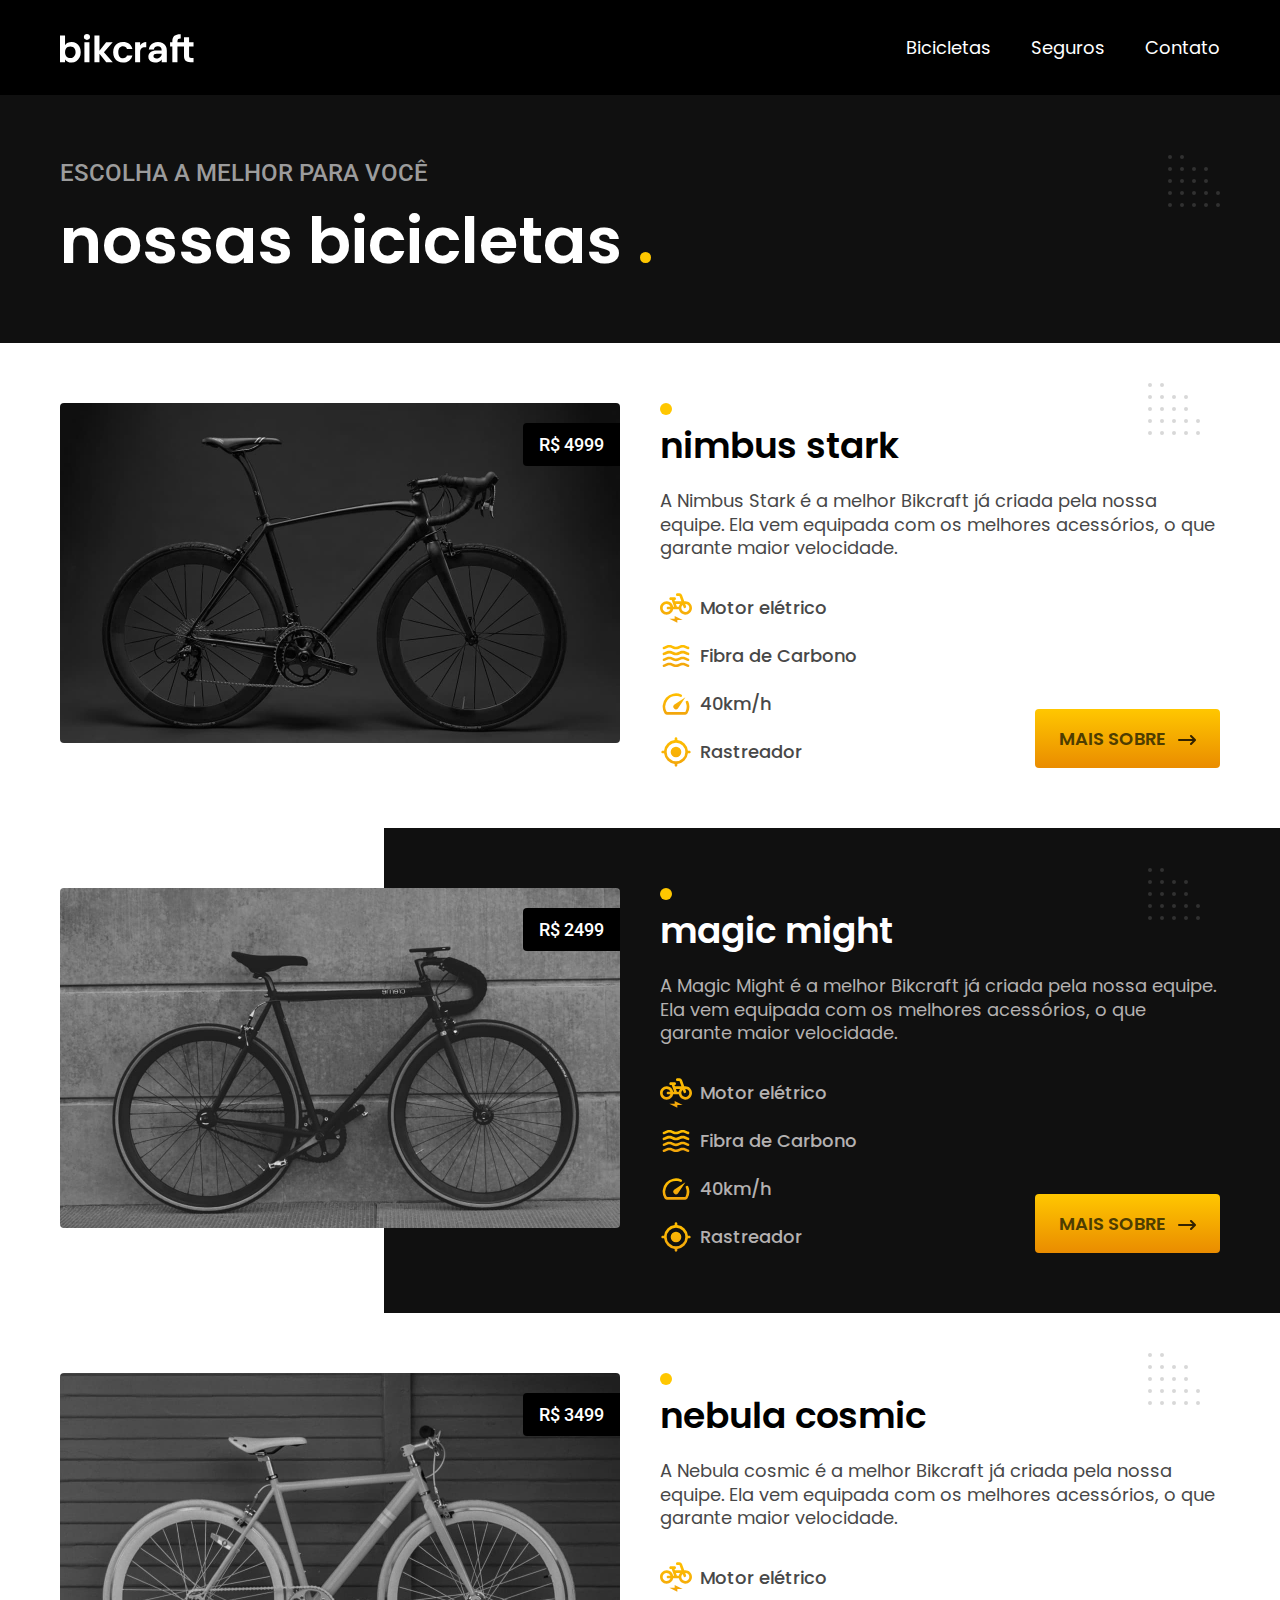
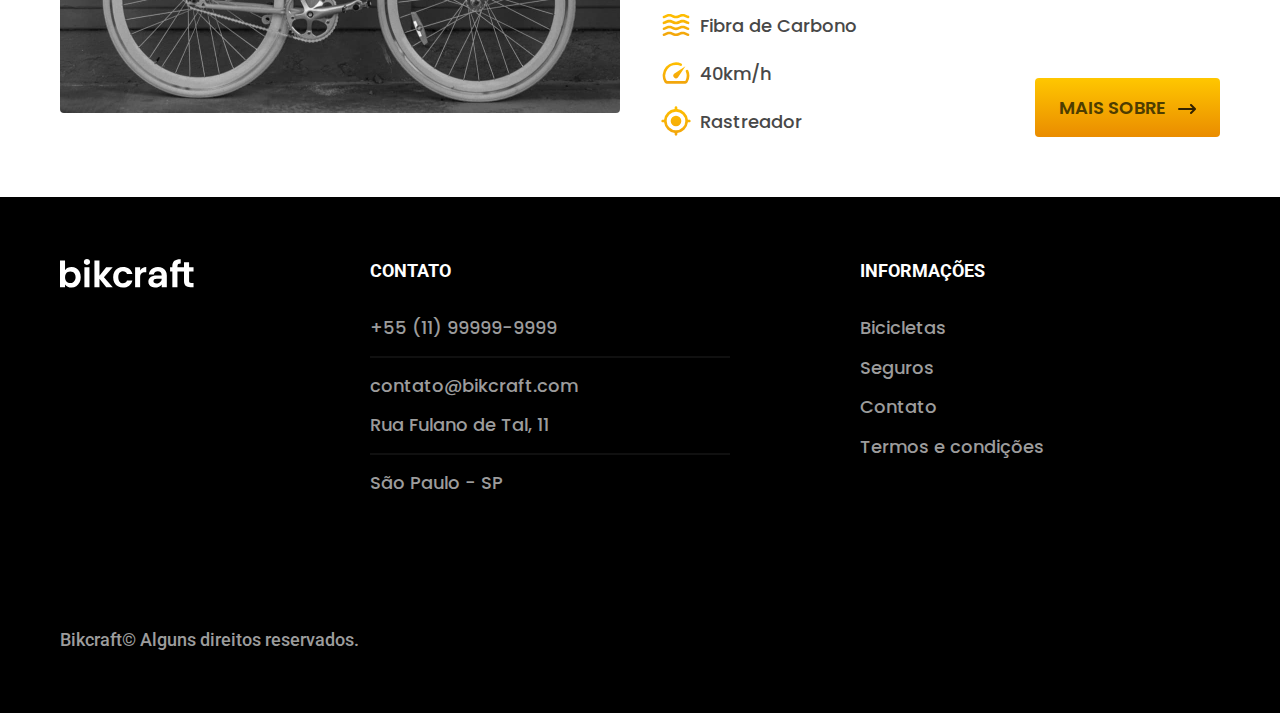
==== commit bc2eed40: "final1" ====
--- a/bicicletas.html
+++ b/bicicletas.html
@@ -1,132 +1,3 @@
-<<<<<<< HEAD
-<!DOCTYPE html>
-<html lang="pt-br">
-
-<head>
-  <meta charset="UTF-8">
-  <meta name="viewport" content="width=device-width, initial-scale=1.0">
-  <link rel="stylesheet" href="/style.min.css">
-  <link rel="icon" href="/favicon.svg" type="image/svg+xml">
-
-  <link rel="preconnect" href="https://fonts.googleapis.com">
-  <link rel="preconnect" href="https://fonts.gstatic.com" crossorigin>
-  <link href="https://fonts.googleapis.com/css2?family=Merriweather:ital,wght@1,900&family=Poppins:wght@400;500;600&family=Roboto:wght@400;500;700&display=swap" rel="stylesheet">
-  <meta name="description" content="Bicicletas elétricas de alta precisão e qualidade, feitas sob medida para o cliente. Explore o mundo na sua velocidade com a Bikcraft">
-  <title>Bicicletas | Bikcraft</title>
-  <script>
-    document.documentElement.classList.add('js');
-  </script>
-</head>
-
-
-<body>
-  <header class="header-bg">
-    <div class="header container">
-      <a href="./"> <img src="/img/bikcraft.svg" alt="Bikcraft"> </a>
-      <nav aria-label="primaria">
-        <ul class="header-menu p-textopp">
-          <li> <a href="/bicicletas.html"> Bicicletas </a> </li>
-          <li> <a href="/seguros.html"> Seguros </a> </li>
-          <li> <a href="/contato.html"> Contato </a> </li>
-        </ul>
-      </nav>
-    </div>
-  </header>
-  <article class="titulo-bg">
-    <div class="titulo-cont container">
-      <h3 class="r-upper cinza4">escolha a melhor para você</h3>
-      <h1 class="p-titulo branco">nossas bicicletas <span class="amarelo">.</span></h1>
-    </div>
-  </article>
-  <main class="bikes">
-    <div class="bike container ">
-      <div class="img-bike">
-        <img src="/img/bicicletas/nimbus.jpg" alt="bicileta">
-        <span class="r-texto1 branco">R$ 4999</span>
-      </div>
-      <div class="conteudo-bikes">
-        <h2 class="p-titulo11">nimbus stark</h2>
-        <p class="p-textopp cinza2">A Nimbus Stark é a melhor Bikcraft já criada pela nossa equipe. Ela vem equipada com os melhores acessórios, o que garante maior velocidade.</p>
-        <ul class="p-textop cinza2">
-          <li> <img src="/img/icones/eletrica.svg">Motor elétrico</li>
-          <li><img src="/img/icones/carbono.svg">Fibra de Carbono</li>
-          <li><img src="/img/icones/velocidade.svg">40km/h</li>
-          <li><img src="/img/icones/rastreador.svg">Rastreador</li>
-        </ul>
-        <a class="botão seta" href="/nimbus.html">MAIS SOBRE</a>
-      </div>
-    </div>
-    <div class="bike-bg">
-      <div class="bike container ">
-        <div class="img-bike">
-          <img src="/img/bicicletas/magic.jpg" alt="bicicleta">
-          <span class="r-texto1 branco">R$ 2499</span>
-        </div>
-        <div class="conteudo-bikes">
-          <h2 class="p-titulo11 branco">magic might</h2>
-          <p class="p-textopp cinza1">A Magic Might é a melhor Bikcraft já criada pela nossa equipe. Ela vem equipada com os melhores acessórios, o que garante maior velocidade.</p>
-          <ul class="p-textop cinza1">
-            <li> <img src="/img/icones/eletrica.svg">Motor elétrico</li>
-            <li><img src="/img/icones/carbono.svg">Fibra de Carbono</li>
-            <li><img src="/img/icones/velocidade.svg">40km/h</li>
-            <li><img src="/img/icones/rastreador.svg">Rastreador</li>
-          </ul>
-          <a class="botão seta" href="/magic.html">MAIS SOBRE</a>
-        </div>
-      </div>
-    </div>
-    <div class="bike container ">
-      <div class="img-bike">
-        <img src="/img/bicicletas/nebula.jpg" alt="bicileta">
-        <span class="r-texto1 branco">R$ 3499</span>
-      </div>
-      <div class="conteudo-bikes">
-        <h2 class="p-titulo11">nebula cosmic</h2>
-        <p class="p-textopp cinza2">A Nebula cosmic é a melhor Bikcraft já criada pela nossa equipe. Ela vem equipada com os melhores acessórios, o que garante maior velocidade.</p>
-        <ul class="p-textop cinza2">
-          <li> <img src="/img/icones/eletrica.svg">Motor elétrico</li>
-          <li><img src="/img/icones/carbono.svg">Fibra de Carbono</li>
-          <li><img src="/img/icones/velocidade.svg">40km/h</li>
-          <li><img src="/img/icones/rastreador.svg">Rastreador</li>
-        </ul>
-        <a class="botão seta" href="/nebula.html">MAIS SOBRE</a>
-      </div>
-    </div>
-  </main>
-  <footer class="footer-bg">
-    <div class="footer container branco">
-      <img class="bikcraft-logo" src="/img/bikcraft.svg" alt="Bikcraft">
-      <div class="contato">
-        <h3 class="r-titulopp">CONTATO</h3>
-        <Ul class="p-textop cinza4">
-          <li><a href="tel:+5511999999999">+55 (11) 99999-9999</a></li>
-          <li><a href="mailto:contato@bikcraft.com">contato@bikcraft.com</a></li>
-          <li><span>Rua Fulano de Tal, 11</span></li>
-          <li><span>São Paulo - SP<span></li>
-        </Ul>
-        <div class="footer-redes">
-          <img src="/img/insta.svg" alt="">
-          <img src="/img/face.svg" alt="">
-          <img src="/img/yout.svg" alt="">
-        </div>
-      </div>
-      <div class="informção">
-        <h3 class="r-titulopp">INFORMAÇÕES</h3>
-        <Ul class="p-textop cinza4">
-          <li><a href="/bicicletas.html">Bicicletas</a></li>
-          <li><a href="/seguros.html">Seguros</a></li>
-          <li><a href="/">Contato</a></li>
-          <li><a href="/termos.html">Termos e condições</a></li>
-        </ul>
-      </div>
-      <p class="textfooter r-texto1 cinza4">Bikcraft© Alguns direitos reservados.</p>
-    </div>
-  </footer>
-  <script src="/script.js"></script>
-</body>
-
-
-=======
 <!DOCTYPE html>
 <html lang="pt-br">
 
@@ -246,5 +117,4 @@
   </footer>
 </body>
 
->>>>>>> d867e78f9ad4c55646f466a6facba5ec215765a7
 </html>--- a/style.min.css
+++ b/style.min.css
@@ -1,1536 +1 @@
-<<<<<<< HEAD
-a,
-dd,
-h1,
-h2,
-h3,
-h4,
-h5,
-h6,
-p {
-  text-decoration: none;
-  color: inherit;
-  margin: 0;
-  padding: 0;
-}
-button {
-  border: none;
-  background: 0 0;
-  cursor: pointer;
-}
-.container {
-  box-sizing: border-box;
-  max-width: 1200px;
-  padding-left: 20px;
-  padding-right: 20px;
-  margin-left: auto;
-  margin-right: auto;
-}
-img {
-  max-width: 100%;
-  height: auto;
-  display: block;
-}
-img[src$=".jpg"] {
-  border-radius: 4px;
-}
-.p-titulo {
-  font-family: poppins;
-  font-size: 64px;
-  line-height: 1.3;
-  font-weight: 600;
-}
-.p-titulo1 {
-  font-family: poppins;
-  font-size: 32px;
-  line-height: 1.3;
-  font-weight: 600;
-}
-.p-titulo11 {
-  font-family: poppins;
-  font-size: 36px;
-  line-height: 1.3;
-  font-weight: 600;
-}
-.p-titulo111 {
-  font-family: poppins;
-  font-size: 48px;
-  line-height: 1.3;
-  font-weight: 600;
-}
-.p-titulo2 {
-  font-family: poppins;
-  font-size: 24px;
-  line-height: 1.3;
-  font-weight: 500;
-}
-.p-titulo3 {
-  font-family: poppins;
-  font-size: 24px;
-  line-height: 1.3;
-  font-weight: 600;
-}
-.p-titulo4 {
-  font-family: poppins;
-  font-size: 16px;
-  line-height: 1.3;
-  font-weight: 600;
-}
-.p-titulo5 {
-  font-family: poppins;
-  font-size: 16px;
-  line-height: 1.3;
-  font-weight: 500;
-}
-.p-textop {
-  font-family: poppins;
-  font-size: 18px;
-  line-height: 1.3;
-  font-weight: 500;
-}
-.p-textopp {
-  font-family: poppins;
-  font-size: 18px;
-  line-height: 1.3;
-  font-weight: 400;
-}
-.p-textopp1 {
-  font-family: poppins;
-  font-size: 12px;
-  line-height: 1.3;
-  font-weight: 500;
-}
-.r-paragrafo {
-  font-family: Roboto;
-  font-size: 24px;
-  line-height: 1.5;
-  font-weight: 400;
-}
-.r-paragrafo1 {
-  font-family: Roboto;
-  font-size: 20px;
-  line-height: 1.5;
-  font-weight: 400;
-}
-.r-sub {
-  font-family: Roboto;
-  font-size: 20px;
-  line-height: 1.5;
-  font-weight: 500;
-}
-.r-upper {
-  font-family: Roboto;
-  font-size: 24px;
-  line-height: 1.5;
-  font-weight: 500;
-  text-transform: uppercase;
-}
-.r-upper1 {
-  font-family: Roboto;
-  font-size: 36px;
-  line-height: 1.5;
-  font-weight: 500;
-  text-transform: uppercase;
-}
-.r-texto {
-  font-family: Roboto;
-  font-size: 16px;
-  line-height: 1.5;
-  font-weight: 400;
-}
-.r-textob {
-  font-family: Roboto;
-  font-size: 16px;
-  line-height: 1.5;
-  font-weight: 500;
-}
-.r-texto1 {
-  font-family: Roboto;
-  font-size: 18px;
-  line-height: 1.5;
-  font-weight: 500;
-}
-.r-titulopp {
-  font-family: Roboto;
-  font-size: 18px;
-  line-height: 1.5;
-  font-weight: 700;
-  text-transform: uppercase;
-}
-.textodep {
-  font-family: Merriweather;
-  font-style: italic;
-  font-weight: 900;
-  font-size: 36px;
-  line-height: 1.3;
-}
-@media (max-width: 1200px) {
-  .p-titulo {
-    font-size: 40px;
-  }
-  .r-paragrafo {
-    font-size: 18px;
-  }
-}
-@media (max-width: 800px) {
-  .p-titulo {
-    font-size: 36px;
-  }
-  .p-titulo1 {
-    font-size: 24px;
-  }
-  .r-texto1 {
-    font-size: 16px;
-  }
-  .textodep {
-    font-size: 32px;
-  }
-  .r-upper {
-    font-size: 18px;
-    text-transform: lowercase;
-  }
-  .r-upper1 {
-    font-family: Roboto;
-    font-size: 24px;
-  }
-}
-.amarelo {
-  color: #ffc700;
-}
-.amarelo1 {
-  color: #4e3d00;
-}
-.branco {
-  color: #fff;
-}
-.preto {
-  color: #000;
-}
-.preto1 {
-  color: #101010;
-}
-.preto2 {
-  color: #1d1d1d;
-}
-.cinza {
-  color: #e5e5e5;
-}
-.cinza1 {
-  color: #b4b1b1;
-}
-.cinza2 {
-  color: #484848;
-}
-.cinza3 {
-  color: #313131;
-}
-.cinza4 {
-  color: #9c9c9c;
-}
-:root {
-  --branco: #ffffff;
-  --preto: #000000;
-  --preto1: #101010;
-  --preto2: #1d1d1d;
-  --amarelo: #ffc700;
-  --amarelo1: #4e3d00;
-  --amarelo2: #ca9e00;
-  --branco1: #eeeeee;
-  --cinza: #e5e5e5;
-  --cinza1: #b4b1b1;
-  --cinza2: #484848;
-  --cinza3: #313131;
-  --cinza4: #9c9c9c;
-}
-.botão {
-  display: inline-block;
-  background: linear-gradient(#ffc700, #ea8c00);
-  color: var(--amarelo1);
-  padding: 16px 24px;
-  border-radius: 4px;
-  font-family: Poppins;
-  font-weight: 600;
-  font-size: 18px;
-  max-width: max-content;
-  border: none;
-  cursor: pointer;
-}
-.botão.secundario {
-  background: var(--cinza3);
-  color: var(--branco1);
-}
-.botão.seta::after {
-  content: "";
-  display: inline-block;
-  width: 18px;
-  height: 10px;
-  margin-left: 12px;
-  background-image: url("/img/icones/seta.svg");
-  transition: transform 0.2s;
-}
-.botão.seta:hover::after {
-  transform: translateX(4px);
-}
-.botão:hover {
-  background: linear-gradient(#f3be00, #d68000);
-}
-.botão.secundario:hover {
-  background: var(--cinza2);
-}
-.titulo-bg {
-  background: var(--preto1) url("/img/dec/top-right.svg") no-repeat top 60px
-    right 60px;
-  padding-top: 60px;
-  padding-bottom: 60px;
-}
-.titulo-cont h1 {
-  margin-top: 8px;
-}
-@media (max-width: 800px) {
-  .botão {
-    padding: 12px 20px;
-    font-weight: 500;
-    font-size: 16px;
-  }
-  .titulo-bg {
-    background: var(--preto1);
-    padding-top: 40px;
-    padding-bottom: 40px;
-  }
-  .titulo-cont h1 {
-    margin-top: 0;
-  }
-}
-body {
-  margin: 0;
-  font-family: Arial, Helvetica, sans-serif;
-}
-ul {
-  margin: 0;
-  padding: 0;
-  list-style: none;
-}
-a {
-  text-decoration: none;
-}
-.js .fadeInDown {
-  transform: translate3d(0, -20px, 0);
-}
-.js .fadeInUp {
-  transform: translate3d(0, 20px, 0);
-}
-.js .fadeInRight {
-  transform: translate3d(20px, 0, 0);
-}
-.js .fadeInLeft {
-  transform: translate3d(-20px, 0, 0);
-}
-.js [data-anime] {
-  opacity: 0;
-}
-.js .anime {
-  opacity: 1;
-  transform: none;
-  transition: transform 0.8s, opacity 0.8s;
-}
-.header-bg {
-  background-color: #000;
-}
-.header {
-  display: flex;
-  flex-wrap: wrap;
-  gap: 20px;
-  justify-content: space-between;
-  align-items: center;
-  padding-top: 20px;
-  padding-bottom: 20px;
-}
-.header-menu {
-  display: flex;
-  flex-wrap: wrap;
-  gap: 40px;
-}
-.header-menu a {
-  display: inline-block;
-  padding: 16px 0;
-  color: #fff;
-  font-size: 18px;
-  position: relative;
-}
-.header-menu a::after {
-  content: "";
-  display: block;
-  height: 2px;
-  width: 0%;
-  background: #fff;
-  margin-top: 4px;
-  transition: 0.3s;
-  position: absolute;
-}
-.header-menu a.ativo::after,
-.header-menu a:hover:after {
-  width: 100%;
-}
-@media (max-width: 800px) {
-  .header-menu {
-    gap: 20px;
-  }
-  .header-menu a:hover {
-    background-color: #2e2e2e;
-  }
-  .header-menu a {
-    background: #111;
-    padding: 12px 16px;
-    border-radius: 4px;
-  }
-  .header-menu a::after {
-    display: none;
-  }
-}
-@media (max-width: 600px) {
-  .header-menu {
-    gap: 12px;
-  }
-  .header-menu a {
-    padding: 8px 12px;
-    font-size: 12px;
-  }
-}
-.introdução {
-  background: var(--preto) url("/img/dec/bottom-left.svg") no-repeat bottom
-    160px left 80px;
-  box-shadow: inset 0 -80px var(--branco);
-}
-.conteudointro {
-  display: grid;
-  grid-template-columns: 1fr 1fr;
-  gap: 20px;
-}
-.textosintro {
-  margin-top: 100px;
-}
-.introtexto,
-.introtitulo {
-  margin-bottom: 40px;
-}
-.introtexto {
-  max-width: 40ch;
-}
-.imgintro {
-  height: 100%;
-  object-fit: cover;
-}
-@media (max-width: 1200px) {
-  .textosintro {
-    margin-top: 80px;
-  }
-}
-@media (max-width: 800px) {
-  .introdução {
-    box-shadow: inset 0 -40px var(--branco);
-  }
-  .introtitulo {
-    margin-bottom: 20px;
-  }
-  .textosintro {
-    margin-top: 60px;
-  }
-  .conteudointro {
-    grid-template-columns: 1fr;
-  }
-  .imgintro {
-    height: 300px;
-    width: 100%;
-    margin-top: 20px;
-  }
-  .introdução {
-    background: var(--preto1);
-  }
-  .textosintro {
-    margin-top: 60px;
-  }
-}
-.bicicletas {
-  box-sizing: border-box;
-  max-width: 1400px;
-  padding-left: 20px;
-  padding-right: 20px;
-  margin-left: auto;
-  margin-right: auto;
-  display: flex;
-  gap: 40px;
-  margin-top: 60px;
-  overflow-x: auto;
-}
-.opções {
-  margin-top: 100px;
-  margin-bottom: 100px;
-}
-.bicicletas h2 {
-  margin-top: 14px;
-  margin-bottom: 8px;
-  display: flex;
-  align-items: center;
-}
-.bicicletas a {
-  display: block;
-}
-.bicicletas h2::before {
-  content: "";
-  display: inline-block;
-  background: var(--amarelo);
-  height: 12px;
-  width: 12px;
-  border-radius: 6px;
-  margin-right: 8px;
-  transition: width 0.2s;
-}
-.bicicletas a:hover h2::before {
-  width: 24px;
-}
-.preço {
-  padding-right: 20px;
-}
-.bicicleta {
-  min-width: 280px;
-}
-@media (max-width: 800px) {
-  .opções {
-    margin-top: 60px;
-    margin-bottom: 60px;
-  }
-  .bicicletas {
-    gap: 20px;
-    margin-top: 24px;
-    padding-bottom: 20px;
-  }
-}
-.tecnologia-bg {
-  background: var(--preto1) url("/img/dec/bottom-left.svg") no-repeat bottom
-    160px left 80px;
-  box-shadow: inset 0 -80px var(--branco), inset 0 80px var(--branco);
-}
-.tecnologia {
-  display: grid;
-  grid-template-columns: 1fr 1fr;
-  gap: 20px;
-}
-.tecnologia h4 {
-  padding-top: 140px;
-  padding-bottom: 20px;
-}
-.tecnologia h1 {
-  padding-bottom: 32px;
-}
-.vantagens {
-  display: flex;
-  gap: 32px;
-  padding-bottom: 140px;
-}
-.link {
-  padding-top: 20px;
-  display: inline-block;
-  position: relative;
-  padding-bottom: 64px;
-}
-.link::after {
-  content: "";
-  display: block;
-  width: 100%;
-  height: 4px;
-  background: currentColor;
-  position: absolute;
-}
-.link:hover {
-  color: var(--branco);
-}
-.vantagens h6 {
-  padding-bottom: 8px;
-  padding-top: 12px;
-  width: max-content;
-}
-.imgtec {
-  height: 100%;
-  object-fit: cover;
-  object-position: left;
-}
-@media (max-width: 800px) {
-  .tecnologia {
-    grid-template-columns: 1fr;
-  }
-  .tecnologia-bg {
-    box-shadow: none;
-  }
-  .tecnologia h4 {
-    padding-top: 60px;
-  }
-  .vantagens {
-    padding-bottom: 60px;
-  }
-  .imgtec {
-    display: none;
-  }
-}
-@media (max-width: 600px) {
-  .vantagens {
-    flex-direction: column;
-  }
-}
-.parceiros {
-  padding-top: 60px;
-  padding-bottom: 120px;
-}
-.parceiros h1 {
-  margin-bottom: 60px;
-}
-.parceiros ul {
-  max-width: 1400px;
-  padding: 0 20px;
-  margin: 0 auto;
-  display: grid;
-  grid-template-columns: repeat(4, 1fr);
-}
-.parceiros li {
-  padding: 32px;
-  display: flex;
-  border-left: 2px solid var(--branco1);
-}
-.parceiros li img {
-  margin: auto;
-}
-.parceiros li:first-child,
-.parceiros li:nth-child(5) {
-  border: none;
-}
-.parceiros li:nth-child(n + 5) {
-  border-top: 2px solid var(--branco1);
-}
-@media (max-width: 800px) {
-  .parceiros {
-    padding-bottom: 60px;
-  }
-  .parceiros h1 {
-    margin-bottom: 20px;
-  }
-  .parceiros ul {
-    grid-template-columns: repeat(2, 1fr);
-  }
-  .parceiros li:nth-child(n + 3) {
-    border-top: 2px solid var(--branco1);
-  }
-  .parceiros li:nth-child(odd) {
-    border-left: none;
-  }
-  .parceiros li {
-    padding: 40px;
-  }
-}
-.depoimento {
-  display: grid;
-  grid-template-columns: 1fr 1fr;
-  background: var(--amarelo) url("/img/dec/bottom-right-p.svg") no-repeat bottom
-    40px right 40px;
-  overflow: hidden;
-}
-.depoimento img {
-  border-radius: 0;
-  object-fit: cover;
-  height: 100%;
-  width: 100%;
-}
-.conteudodep {
-  padding: 40px 40px 80px 80px;
-  align-self: end;
-}
-.conteudodep span {
-  display: block;
-  margin-top: 32px;
-}
-.conteudodep p {
-  max-width: 24ch;
-  position: relative;
-}
-.conteudodep p::before {
-  content: "“";
-  font-size: 5rem;
-  color: var(--amarelo2);
-  position: absolute;
-  left: -50px;
-  top: -20px;
-}
-.conteudodep p::after {
-  content: "”";
-  font-size: 5rem;
-  color: var(--amarelo2);
-  position: absolute;
-}
-@media (max-width: 800px) {
-  .depoimento {
-    grid-template-columns: 1fr;
-  }
-  .conteudodep p {
-    padding-top: 32px;
-  }
-  .conteudodep p::before {
-    left: -50px;
-    top: 5px;
-  }
-  .conteudodep {
-    padding: 40px 80px;
-    justify-self: center;
-  }
-  .depoimento img {
-    height: 200px;
-  }
-}
-.seguros-bg {
-  background: var(--preto1);
-}
-.seguros {
-  padding-top: 60px;
-  padding-bottom: 60px;
-  display: grid;
-  grid-template-columns: 1fr 1fr;
-  gap: 40px;
-  align-items: center;
-}
-.seguros h1 {
-  grid-column: 1/-1;
-}
-.peo.ouro {
-  grid-column: 2;
-  grid-row: 2;
-  position: relative;
-}
-.peo {
-  background: var(--preto);
-  border-radius: 8px;
-  padding: 32px 32px 32px 60px;
-  display: grid;
-  grid-template-columns: 1fr auto;
-}
-.peo h3 {
-  margin-bottom: 40px;
-}
-.peo span {
-  grid-column: 2;
-  grid-row: 1;
-  display: block;
-  text-align: right;
-}
-.peo ul {
-  grid-column: 1/-1;
-  margin-bottom: 32px;
-}
-.peo a {
-  grid-column: 1/-1;
-}
-.peo li + li {
-  margin-top: 20px;
-  position: relative;
-}
-.peo li {
-  position: relative;
-  display: flex;
-  align-items: center;
-}
-.peo li::before {
-  content: "";
-  display: inline-block;
-  width: 14px;
-  height: 12px;
-  background-image: url("/img/check.svg");
-  position: absolute;
-  left: -22px;
-}
-.spanp {
-  display: block;
-  position: absolute;
-  top: 32px;
-  right: 32px;
-}
-@media (max-width: 800px) {
-  .seguros {
-    padding-top: 60px;
-    padding-bottom: 60px;
-    display: grid;
-    grid-template-columns: 1fr;
-    gap: 40px;
-    align-items: center;
-  }
-  .peo.ouro {
-    grid-column: 1;
-    grid-row: 3;
-  }
-  .seguros h1 {
-    grid-column: 1;
-  }
-}
-.footer-bg {
-  background: var(--preto);
-}
-.footer {
-  display: grid;
-  grid-template-columns: 3fr 5fr 4fr;
-  gap: 40px;
-  padding-top: 60px;
-  padding-bottom: 60px;
-}
-.footer h3 {
-  margin-bottom: 32px;
-}
-.footer li {
-  margin-bottom: 16px;
-}
-.footer ul {
-  margin-bottom: 32px;
-}
-.footer-redes {
-  display: flex;
-  gap: 32px;
-}
-.contato li:nth-child(odd):after {
-  content: "";
-  display: block;
-  max-width: 360px;
-  height: 2px;
-  background: var(--preto1);
-  margin-top: 16px;
-}
-.footer a:hover {
-  color: var(--branco);
-}
-.textfooter {
-  grid-column: 1/-1;
-  margin-top: 60px;
-}
-@media (max-width: 800px) {
-  .bikcraft-logo {
-    display: none;
-  }
-  .footer {
-    grid-template-columns: 1fr 1fr;
-  }
-  .contato {
-    grid-column: 1;
-  }
-  .informação {
-    grid-column: 2;
-  }
-}
-@media (max-width: 600px) {
-  .footer {
-    grid-template-columns: 1fr;
-  }
-}
-.cont-termos {
-  padding-bottom: 120px;
-  padding-top: 60px;
-}
-.cont-termos h2 {
-  margin-bottom: 28px;
-}
-.item {
-  padding-top: 60px;
-}
-.termosli p {
-  margin-top: 20px;
-  max-width: 75ch;
-}
-.bike {
-  display: grid;
-  grid-template-columns: 1fr 1fr;
-  gap: 40px;
-  padding-top: 60px;
-  padding-bottom: 60px;
-  background: url("/img/dec/top-right.svg") no-repeat top 40px right 40px;
-}
-.img-bike span {
-  background: var(--preto);
-  padding: 8px 16px;
-  display: inline-block;
-  position: absolute;
-  top: 20px;
-  right: 0;
-  border-radius: 4px 0 0 4px;
-}
-.img-bike {
-  position: relative;
-}
-.conteudo-bikes {
-  display: grid;
-  grid-template-columns: 1fr auto;
-  align-content: start;
-}
-.conteudo-bikes h2,
-.conteudo-bikes p {
-  grid-column: 1/-1;
-}
-.bikes h2 {
-  margin-bottom: 20px;
-}
-.bikes h2::before {
-  content: "";
-  display: block;
-  height: 12px;
-  width: 12px;
-  border-radius: 8px;
-  background: var(--amarelo);
-  margin-bottom: 8px;
-}
-.bikes p {
-  margin-bottom: 32px;
-}
-.bikes a {
-  place-self: end;
-}
-.bikes li {
-  display: flex;
-  align-items: center;
-  gap: 8px;
-}
-.bikes li + li {
-  margin-top: 16px;
-}
-.bike-bg {
-  background: linear-gradient(to right, #fff 30%, var(--preto1) 30%);
-}
-@media (max-width: 800px) {
-  .bike-bg {
-    background: var(--preto1);
-  }
-  .bike {
-    grid-template-columns: 1fr;
-    gap: 20px;
-    padding-top: 40px;
-    padding-bottom: 40px;
-  }
-}
-@media (max-width: 600px) {
-  .conteudo-bikes {
-    grid-template-columns: 1fr;
-  }
-  .bikes a {
-    place-self: start;
-  }
-  .bikes ul {
-    margin-bottom: 32px;
-  }
-}
-.seguros1 {
-  display: grid;
-  grid-template-columns: 1fr 1fr;
-  gap: 40px;
-  align-items: center;
-  padding-top: 80px;
-  padding-bottom: 80px;
-}
-.peo2 {
-  grid-column: 2;
-  grid-row: 1;
-  position: relative;
-}
-.peo1,
-.peo2 {
-  background: var(--preto);
-  border-radius: 8px;
-  padding: 32px 32px 32px 60px;
-  display: grid;
-  grid-template-columns: 1fr auto;
-}
-.peo1 span,
-.peo2 span {
-  grid-column: 2;
-  grid-row: 1;
-  display: block;
-  text-align: right;
-}
-.peo1 h3,
-.peo2 h3 {
-  margin-bottom: 40px;
-}
-.peo1 ul,
-.peo2 ul {
-  grid-column: 1/-1;
-  margin-bottom: 32px;
-}
-.peo1 a,
-.peo2 a {
-  grid-column: 1/-1;
-}
-.peo1 li + li,
-.peo2 li + li {
-  margin-top: 20px;
-  position: relative;
-}
-.seguros1 li::before {
-  content: "";
-  display: inline-block;
-  width: 14px;
-  height: 12px;
-  background-image: url("/img/check.svg");
-  position: absolute;
-  left: -22px;
-}
-.seguros1 li {
-  position: relative;
-  display: flex;
-  align-items: center;
-}
-.vantagens1 {
-  display: grid;
-  grid-template-columns: repeat(auto-fit, minmax(280px, max-content));
-  gap: 40px 80px;
-  padding-top: 80px;
-}
-.vantagens1 h3 {
-  margin-bottom: 20px;
-  margin-top: 8px;
-}
-.vantagens-bg {
-  background: var(--preto);
-}
-.conteudo-vant {
-  padding-top: 100px;
-  padding-bottom: 100px;
-}
-.perguntas {
-  padding-top: 120px;
-  padding-bottom: 120px;
-}
-.perguntas1 {
-  margin-top: 60px;
-}
-.perguntas dl div {
-  padding: 20px;
-  border-radius: 4px;
-  position: relative;
-}
-.perguntas dl > div:nth-child(odd) {
-  background-color: var(--cinza);
-}
-.perguntas dt {
-  position: relative;
-  display: flex;
-  align-items: center;
-}
-.perguntas dt::before {
-  content: "";
-  display: inline-block;
-  width: 8px;
-  height: 8px;
-  border-radius: 6px;
-  background: var(--amarelo);
-  margin-right: 8px;
-}
-.perguntas button {
-  display: flex;
-  align-items: center;
-}
-.perguntas button::after {
-  content: "";
-  display: inline-block;
-  width: 14px;
-  height: 6px;
-  border-radius: 6px;
-  background: url("/img/icones/seta-abrir.svg");
-  position: absolute;
-  right: 20px;
-  top: 20px;
-  transition: 0.3s;
-}
-.perguntas button:hover::after,
-.perguntas button[aria-expanded="true"]::after {
-  transform: rotate(180deg);
-}
-.perguntas dd {
-  padding-left: 16px;
-  padding-top: 16px;
-  max-width: 80ch;
-}
-.js .perguntas dd {
-  display: none;
-}
-.js .perguntas dd.ativa {
-  display: block;
-}
-@media (max-width: 800px) {
-  .vantagens {
-    padding-top: 60px;
-  }
-  .conteudo-vant {
-    padding-top: 80px;
-    padding-bottom: 80px;
-  }
-  .seguros1 {
-    grid-template-columns: 1fr;
-    gap: 20px;
-  }
-  .perguntas {
-    padding-top: 60px;
-    padding-bottom: 60px;
-  }
-  .perguntas1 {
-    margin-top: 40px;
-  }
-  .peo2 {
-    grid-column: 1;
-    grid-row: inherit;
-    position: relative;
-  }
-}
-.bicicleta1 {
-  display: grid;
-  grid-template-columns: 1fr 1fr;
-  align-items: start;
-  gap: 40px;
-  padding-top: 60px;
-  padding-bottom: 60px;
-}
-.img-bicicletas {
-  display: flex;
-  flex-wrap: wrap;
-  gap: 20px;
-}
-.img-bicicletas img {
-  flex: 1;
-  min-width: 200px;
-}
-.img-bicicletas img:first-child {
-  min-width: 100%;
-}
-.conteudo-bicicleta p {
-  margin-bottom: 32px;
-}
-.comprar {
-  display: grid;
-  grid-template-columns: max-content auto;
-  align-items: center;
-  justify-items: start;
-  gap: 8px 12px;
-}
-.comprar a {
-  grid-row: span 2;
-  max-width: max-content;
-}
-.compra {
-  display: flex;
-  align-items: center;
-  background: var(--preto);
-  border-radius: 4px;
-  padding: 4px 8px;
-  gap: 8px;
-}
-.conteudo-bicicleta h2 {
-  letter-spacing: 0.015rem;
-  margin-top: 60px;
-  margin-bottom: 20px;
-}
-.bicicleta-ficha,
-.bicicleta-info {
-  padding: 32px;
-  background: var(--preto);
-  border-radius: 4px;
-}
-.bicicleta-info {
-  display: grid;
-  grid-template-columns: 1fr 1fr;
-  gap: 20px;
-}
-.bicicleta-info img {
-  width: 24px;
-}
-.bicicleta-info h3 {
-  margin-top: 8px;
-  margin-bottom: 8px;
-}
-.bicicleta-ficha li {
-  padding: 4px 0;
-  display: flex;
-  justify-content: space-between;
-  border-bottom: 1px solid var(--cinza3);
-}
-.bicicleta-ficha li:last-child {
-  border-bottom: none;
-}
-.seg-bg {
-  background: var(--preto1);
-  box-shadow: inset 0 80px var(--branco), inset 0 -80px var(--preto);
-}
-.segseg {
-  display: grid;
-  grid-template-columns: 1fr 1fr;
-  gap: 40px;
-  align-items: center;
-}
-.conteudo-seg p {
-  margin-top: 20px;
-  margin-bottom: 32px;
-  max-width: 40ch;
-}
-.imgsegb {
-  height: 100%;
-  width: 100%;
-  object-fit: cover;
-}
-@media (max-width: 800px) {
-  .bicicleta1 {
-    grid-template-columns: 1fr;
-    padding-top: 40px;
-    padding-bottom: 40px;
-  }
-  .img-bicicletas {
-    grid-row: 2;
-  }
-  .segseg {
-    grid-template-columns: 1fr;
-  }
-  .conteudo-seg {
-    grid-row: 1;
-    padding-top: 40px;
-  }
-  .seg-bg {
-    box-shadow: none;
-    box-shadow: inset 0 -80px var(--preto);
-  }
-}
-@media (max-width: 400px) {
-  .bicicleta-info {
-    grid-template-columns: 1fr;
-  }
-  .comprar {
-    grid-template-columns: 1fr;
-  }
-}
-.cont-bg {
-  background: var(--preto1);
-  box-shadow: inset 0 -60px #efefef;
-}
-.card {
-  display: grid;
-  grid-template-columns: 5fr 7fr;
-}
-.endereço {
-  background: var(--preto) url("/img/dec/bottom-left.svg") no-repeat bottom 40px
-    left 40px;
-  padding: 60px;
-  border-radius: 5px 0 0 5px;
-  box-shadow: 0 1px 2px rgba(0, 0, 0, 0.1);
-}
-.endereço h3 {
-  margin-bottom: 40px;
-}
-.rua {
-  margin-bottom: 32px;
-  position: relative;
-  padding-left: 32px;
-}
-.mail {
-  position: relative;
-  padding-left: 32px;
-}
-.mail a {
-  max-width: max-content;
-  margin-bottom: 8px;
-}
-.tel {
-  margin-top: 32px;
-  position: relative;
-  padding-left: 32px;
-}
-.contato-redes {
-  margin-top: 60px;
-  display: flex;
-  gap: 32px;
-}
-.endereço a:hover {
-  color: var(--branco);
-}
-.formulario {
-  background: var(--branco) url("/img/dec/bottom-right.svg") no-repeat bottom
-    40px right 40px;
-  padding: 60px;
-  border-radius: 0 5px 5px 0;
-  box-shadow: 0 1px 2px rgba(0, 0, 0, 0.1);
-}
-.rua::before {
-  content: url("/img/icones/local.svg");
-  display: block;
-  left: 0;
-  position: absolute;
-}
-.mail::before {
-  content: url("/img/icones/email.svg");
-  display: block;
-  left: 0;
-  position: absolute;
-}
-.tel::before {
-  content: url("/img/icones/telefone.svg");
-  display: block;
-  left: 0;
-  position: absolute;
-}
-.form {
-  display: grid;
-  grid-template-columns: 1fr 1fr;
-  gap: 20px;
-}
-.form label {
-  display: block;
-  margin-bottom: 4px;
-}
-.col-2 {
-  grid-column: span 2;
-}
-.form input[type="email"],
-.form input[type="text"],
-.form textarea {
-  font: 400 16px/1.5 roboto;
-  background: var(--branco1);
-  border: 1px solid var(--cinza);
-  border-radius: 4px;
-  padding: 12px;
-  width: 100%;
-  box-sizing: border-box;
-}
-.form input[type="email"]:focus,
-.form input[type="text"]:focus,
-.form textarea:focus {
-  outline: 0;
-  border-color: var(--amarelo);
-  background: var(--branco);
-  box-shadow: 0 0 0 2px #fea;
-}
-.lojas {
-  padding-top: 120px;
-  background: #efefef;
-  padding-bottom: 120px;
-}
-.sprio {
-  display: grid;
-  grid-template-columns: 1fr 1fr;
-  gap: 32px;
-  margin-top: 60px;
-}
-.sprio img {
-  border-radius: 4px 4px 0 0;
-}
-.sprio h3 {
-  display: flex;
-  align-items: center;
-}
-.sprio h3::before {
-  content: "";
-  display: inline-block;
-  height: 8px;
-  width: 8px;
-  background: var(--amarelo);
-  border-radius: 6px;
-  margin-right: 8px;
-}
-.cont-end {
-  background: var(--branco);
-  padding: 32px;
-  border-radius: 0 0 4px 4px;
-  box-shadow: 0 1px 1px rgba(0, 0, 0, 0.1);
-}
-.grid-end {
-  display: grid;
-  grid-template-columns: 1fr 1fr;
-  margin-top: 20px;
-  margin-bottom: 20px;
-}
-.grid-end p + p {
-  margin-top: 8px;
-}
-.grid-end address a + a {
-  display: block;
-  margin-top: 8px;
-}
-.grid-end address,
-.grid-end div {
-  border-left: 2px solid var(--cinza);
-  padding-left: 8px;
-}
-.grid-end address a:hover {
-  color: var(--cinza3);
-  font-weight: 500;
-}
-.horario::before {
-  content: url("/img/icones/horario.svg");
-  display: inline-block;
-  margin-right: 8px;
-}
-.horario {
-  display: flex;
-  align-items: center;
-}
-@media (max-width: 800px) {
-  .card {
-    grid-template-columns: 1fr;
-  }
-  .endereço {
-    background: var(--preto);
-  }
-  .endereço {
-    padding: 40px;
-    border-radius: 5px 5px 0 0;
-  }
-  .contato-redes {
-    margin-top: 32px;
-  }
-  .formulario {
-    padding: 40px;
-    border-radius: 0 0 5px 5px;
-  }
-  .lojas {
-    padding-top: 60px;
-    padding-bottom: 60px;
-  }
-  .grid-end {
-    display: grid;
-    grid-template-columns: 1fr;
-    gap: 12px;
-  }
-}
-@media (max-width: 600px) {
-  .sprio {
-    grid-template-columns: 1fr;
-  }
-  .form {
-    grid-template-columns: 1fr;
-  }
-  .col-2 {
-    grid-column: 1;
-  }
-}
-.orça-bg {
-  background: #efefef;
-  box-shadow: inset 0 520px var(--preto1);
-}
-.card1 {
-  padding-top: 20px;
-  padding-bottom: 120px;
-}
-.email1 {
-  margin-bottom: 60px;
-}
-.form1 h2 {
-  margin-bottom: 20px;
-}
-.checktermo {
-  display: flex;
-  gap: 8px;
-}
-.orça-conteudo {
-  display: none;
-}
-#bikcraft:checked ~ #orçamento-bikcraft,
-#seguro:checked ~ #orçamento-seguro {
-  display: block;
-}
-.escolha {
-  display: grid;
-  grid-template-columns: 1fr 1fr;
-  align-content: start;
-  gap: 20px;
-}
-.escolha label {
-  background: var(--cinza3);
-  color: var(--cinza);
-  padding: 12px 16px;
-  border-radius: 4px;
-  display: block;
-  cursor: pointer;
-}
-.escolha input:checked + label {
-  background: var(--branco);
-  color: var(--preto1);
-}
-.escolha input:checked + label::before {
-  border-color: var(--preto1);
-  box-shadow: inset 0 0 0 3px var(--branco), inset 0 0 0 6px var(--preto1);
-}
-.escolha label::before {
-  content: "";
-  display: inline-block;
-  width: 12px;
-  height: 12px;
-  border-radius: 6px;
-  border: 1px solid var(--cinza);
-  margin-right: 8px;
-  box-sizing: border-box;
-}
-.escolha input {
-  opacity: 0;
-  position: absolute;
-  pointer-events: none;
-}
-.escolha h2,
-.escolha label {
-  margin-bottom: 20px;
-}
-.orça-bg h2::before {
-  content: "";
-  display: block;
-  background: var(--amarelo);
-  height: 8px;
-  width: 8px;
-  border-radius: 6px;
-  position: absolute;
-  left: 0;
-}
-.orça-bg h2 {
-  position: relative;
-  display: flex;
-  align-items: center;
-  padding-left: 16px;
-}
-.orça-conteudo label {
-  display: grid;
-  grid-template-columns: auto 1fr auto;
-  align-items: center;
-}
-.orça-conteudo label span {
-  display: none;
-}
-.orça-conteudo input:checked + label span {
-  display: inline-block;
-}
-.escolha label:hover {
-  background: var(--cinza2);
-}
-.detalhes-bike {
-  background: var(--branco);
-  padding: 20px;
-  display: none;
-  grid-template-columns: 1fr 1fr;
-  align-items: center;
-  border-radius: 4px;
-  margin-bottom: 20px;
-}
-.detalhes-bike img[src$=".svg"] {
-  height: 12px;
-  width: 12px;
-}
-.detalhes-bike li {
-  display: flex;
-  align-items: center;
-  margin-bottom: 8px;
-}
-.escolha input:checked + label + .detalhes-bike {
-  display: grid;
-}
-@media (max-width: 800px) {
-  .escolha h2,
-  .escolha label {
-    margin-bottom: 16px;
-  }
-  .escolha {
-    gap: 0 16px;
-  }
-}
-=======
-a,dd,h1,h2,h3,h4,h5,h6,p{text-decoration:none;color:inherit;margin:0;padding:0}button{border:none}.container{box-sizing:border-box;max-width:1200px;padding-left:20px;padding-right:20px;margin-left:auto;margin-right:auto}img{max-width:100%;height:auto;display:block}img[src$=".jpg"]{border-radius:4px}.p-titulo{font-family:poppins;font-size:64px;line-height:1.3;font-weight:600}.p-titulo1{font-family:poppins;font-size:32px;line-height:1.3;font-weight:600}.p-titulo11{font-family:poppins;font-size:36px;line-height:1.3;font-weight:600}.p-titulo111{font-family:poppins;font-size:48px;line-height:1.3;font-weight:600}.p-titulo2{font-family:poppins;font-size:24px;line-height:1.3;font-weight:500}.p-titulo3{font-family:poppins;font-size:24px;line-height:1.3;font-weight:600}.p-titulo4{font-family:poppins;font-size:16px;line-height:1.3;font-weight:600}.p-titulo5{font-family:poppins;font-size:16px;line-height:1.3;font-weight:500}.p-textop{font-family:poppins;font-size:18px;line-height:1.3;font-weight:500}.p-textopp{font-family:poppins;font-size:18px;line-height:1.3;font-weight:400}.p-textopp1{font-family:poppins;font-size:12px;line-height:1.3;font-weight:500}.r-paragrafo{font-family:Roboto;font-size:24px;line-height:1.5;font-weight:400}.r-paragrafo1{font-family:Roboto;font-size:20px;line-height:1.5;font-weight:400}.r-sub{font-family:Roboto;font-size:20px;line-height:1.5;font-weight:500}.r-upper{font-family:Roboto;font-size:24px;line-height:1.5;font-weight:500;text-transform:uppercase}.r-upper1{font-family:Roboto;font-size:36px;line-height:1.5;font-weight:500;text-transform:uppercase}.r-texto{font-family:Roboto;font-size:16px;line-height:1.5;font-weight:400}.r-textob{font-family:Roboto;font-size:16px;line-height:1.5;font-weight:500}.r-texto1{font-family:Roboto;font-size:18px;line-height:1.5;font-weight:500}.r-titulopp{font-family:Roboto;font-size:18px;line-height:1.5;font-weight:700;text-transform:uppercase}.textodep{font-family:Merriweather;font-style:italic;font-weight:900;font-size:36px;line-height:1.3}@media (max-width:1200px){.p-titulo{font-size:40px}.r-paragrafo{font-size:18px}}@media (max-width:800px){.p-titulo{font-size:36px}.p-titulo1{font-size:24px}.r-texto1{font-size:16px}.textodep{font-size:32px}.r-upper{font-size:18px;text-transform:lowercase}.r-upper1{font-family:Roboto;font-size:24px}}.amarelo{color:#ffc700}.amarelo1{color:#4e3d00}.branco{color:#fff}.preto{color:#000}.preto1{color:#101010}.preto2{color:#1d1d1d}.cinza{color:#e5e5e5}.cinza1{color:#b4b1b1}.cinza2{color:#484848}.cinza3{color:#313131}.cinza4{color:#9c9c9c}:root{--branco:#ffffff;--preto:#000000;--preto1:#101010;--preto2:#1d1d1d;--amarelo:#ffc700;--amarelo1:#4e3d00;--amarelo2:#ca9e00;--branco1:#eeeeee;--cinza:#e5e5e5;--cinza1:#b4b1b1;--cinza2:#484848;--cinza3:#313131;--cinza4:#9c9c9c}.botão{display:inline-block;background:linear-gradient(#ffc700,#ea8c00);color:var(--amarelo1);padding:16px 24px;border-radius:4px;font-family:Poppins;font-weight:600;font-size:18px;max-width:max-content;border:none;cursor:pointer}.botão.secundario{background:var(--cinza3);color:var(--branco1)}.botão.seta::after{content:"";display:inline-block;width:18px;height:10px;margin-left:12px;background-image:url("/img/icones/seta.svg");transition:transform .2s}.botão.seta:hover::after{transform:translateX(4px)}.botão:hover{background:linear-gradient(#f3be00,#d68000)}.botão.secundario:hover{background:var(--cinza2)}.titulo-bg{background:var(--preto1) url("/img/dec/top-right.svg") no-repeat top 60px right 60px;padding-top:60px;padding-bottom:60px}.titulo-cont h1{margin-top:8px}@media (max-width:800px){.botão{padding:12px 20px;font-weight:500;font-size:16px}.titulo-bg{background:var(--preto1);padding-top:40px;padding-bottom:40px}.titulo-cont h1{margin-top:0}}body{margin:0;font-family:Arial,Helvetica,sans-serif}ul{margin:0;padding:0;list-style:none}a{text-decoration:none}.header-bg{background-color:#000}.header{display:flex;flex-wrap:wrap;gap:20px;justify-content:space-between;align-items:center;padding-top:20px;padding-bottom:20px}.header-menu{display:flex;flex-wrap:wrap;gap:40px}.header-menu a{display:inline-block;padding:16px 0;color:#fff;font-size:18px;position:relative}.header-menu a::after{content:"";display:block;height:2px;width:0%;background:#fff;margin-top:4px;transition:.3s;position:absolute}.header-menu a:hover:after{width:100%}@media (max-width:800px){.header-menu{gap:20px}.header-menu a:hover{background-color:#2e2e2e}.header-menu a{background:#111;padding:12px 16px;border-radius:4px}.header-menu a::after{display:none}}@media (max-width:600px){.header-menu{gap:12px}.header-menu a{padding:8px 12px;font-size:12px}}.introdução{background:var(--preto) url("/img/dec/bottom-left.svg") no-repeat bottom 160px left 80px;box-shadow:inset 0 -80px var(--branco)}.conteudointro{display:grid;grid-template-columns:1fr 1fr;gap:20px}.textosintro{margin-top:100px}.introtexto,.introtitulo{margin-bottom:40px}.introtexto{max-width:40ch}.imgintro{height:100%;object-fit:cover}@media (max-width:1200px){.textosintro{margin-top:80px}}@media (max-width:800px){.introdução{box-shadow:inset 0 -40px var(--branco)}.introtitulo{margin-bottom:20px}.textosintro{margin-top:60px}.conteudointro{grid-template-columns:1fr}.imgintro{height:300px;width:100%;margin-top:20px}.introdução{background:var(--preto1)}.textosintro{margin-top:60px}}.bicicletas{box-sizing:border-box;max-width:1400px;padding-left:20px;padding-right:20px;margin-left:auto;margin-right:auto;display:flex;gap:40px;margin-top:60px;overflow-x:auto}.opções{margin-top:100px;margin-bottom:100px}.bicicletas h2{margin-top:14px;margin-bottom:8px;display:flex;align-items:center}.bicicletas a{display:block}.bicicletas h2::before{content:"";display:inline-block;background:var(--amarelo);height:12px;width:12px;border-radius:6px;margin-right:8px;transition:width .2s}.bicicletas a:hover h2::before{width:24px}.preço{padding-right:20px}.bicicleta{min-width:280px}@media (max-width:800px){.opções{margin-top:60px;margin-bottom:60px}.bicicletas{gap:20px;margin-top:24px;padding-bottom:20px}}.tecnologia-bg{background:var(--preto1) url("/img/dec/bottom-left.svg") no-repeat bottom 160px left 80px;box-shadow:inset 0 -80px var(--branco),inset 0 80px var(--branco)}.tecnologia{display:grid;grid-template-columns:1fr 1fr;gap:20px}.tecnologia h4{padding-top:140px;padding-bottom:20px}.tecnologia h1{padding-bottom:32px}.vantagens{display:flex;gap:32px;padding-bottom:140px}.link{padding-top:20px;display:inline-block;position:relative;padding-bottom:64px}.link::after{content:"";display:block;width:100%;height:4px;background:currentColor;position:absolute}.link:hover{color:var(--branco)}.vantagens h6{padding-bottom:8px;padding-top:12px;width:max-content}.imgtec{height:100%;object-fit:cover;object-position:left}@media (max-width:800px){.tecnologia{grid-template-columns:1fr}.tecnologia-bg{box-shadow:none}.tecnologia h4{padding-top:60px}.vantagens{padding-bottom:60px}.imgtec{display:none}}@media (max-width:600px){.vantagens{flex-direction:column}}.parceiros{padding-top:60px;padding-bottom:120px}.parceiros h1{margin-bottom:60px}.parceiros ul{max-width:1400px;padding:0 20px;margin:0 auto;display:grid;grid-template-columns:repeat(4,1fr)}.parceiros li{padding:32px;display:flex;border-left:2px solid var(--branco1)}.parceiros li img{margin:auto}.parceiros li:first-child,.parceiros li:nth-child(5){border:none}.parceiros li:nth-child(n+5){border-top:2px solid var(--branco1)}@media (max-width:800px){.parceiros{padding-bottom:60px}.parceiros h1{margin-bottom:20px}.parceiros ul{grid-template-columns:repeat(2,1fr)}.parceiros li:nth-child(n+3){border-top:2px solid var(--branco1)}.parceiros li:nth-child(odd){border-left:none}.parceiros li{padding:40px}}.depoimento{display:grid;grid-template-columns:1fr 1fr;background:var(--amarelo) url("/img/dec/bottom-right-p.svg") no-repeat bottom 40px right 40px;overflow:hidden}.depoimento img{border-radius:0;object-fit:cover;height:100%;width:100%}.conteudodep{padding:40px 40px 80px 80px;align-self:end}.conteudodep span{display:block;margin-top:32px}.conteudodep p{max-width:24ch;position:relative}.conteudodep p::before{content:"“";font-size:5rem;color:var(--amarelo2);position:absolute;left:-50px;top:-20px}.conteudodep p::after{content:"”";font-size:5rem;color:var(--amarelo2);position:absolute}@media (max-width:800px){.depoimento{grid-template-columns:1fr}.conteudodep p{padding-top:32px}.conteudodep p::before{left:-50px;top:5px}.conteudodep{padding:40px 80px;justify-self:center}.depoimento img{height:200px}}.seguros-bg{background:var(--preto1)}.seguros{padding-top:60px;padding-bottom:60px;display:grid;grid-template-columns:1fr 1fr;gap:40px;align-items:center}.seguros h1{grid-column:1/-1}.peo.ouro{grid-column:2;grid-row:2;position:relative}.peo{background:var(--preto);border-radius:8px;padding:32px 32px 32px 60px;display:grid;grid-template-columns:1fr auto}.peo h3{margin-bottom:40px}.peo span{grid-column:2;grid-row:1;display:block;text-align:right}.peo ul{grid-column:1/-1;margin-bottom:32px}.peo a{grid-column:1/-1}.peo li+li{margin-top:20px;position:relative}.peo li{position:relative;display:flex;align-items:center}.peo li::before{content:"";display:inline-block;width:14px;height:12px;background-image:url("/img/check.svg");position:absolute;left:-22px}.spanp{display:block;position:absolute;top:32px;right:32px}@media (max-width:800px){.seguros{padding-top:60px;padding-bottom:60px;display:grid;grid-template-columns:1fr;gap:40px;align-items:center}.peo.ouro{grid-column:1;grid-row:3}.seguros h1{grid-column:1}}.footer-bg{background:var(--preto)}.footer{display:grid;grid-template-columns:3fr 5fr 4fr;gap:40px;padding-top:60px;padding-bottom:60px}.footer h3{margin-bottom:32px}.footer li{margin-bottom:16px}.footer ul{margin-bottom:32px}.footer-redes{display:flex;gap:32px}.contato li:nth-child(odd):after{content:"";display:block;max-width:360px;height:2px;background:var(--preto1);margin-top:16px}.footer a:hover{color:var(--branco)}.textfooter{grid-column:1/-1;margin-top:60px}@media (max-width:800px){.bikcraft-logo{display:none}.footer{grid-template-columns:1fr 1fr}.contato{grid-column:1}.informação{grid-column:2}}@media (max-width:600px){.footer{grid-template-columns:1fr}}.cont-termos{padding-bottom:120px;padding-top:60px}.cont-termos h2{margin-bottom:28px}.item{padding-top:60px}.termosli p{margin-top:20px;max-width:75ch}.bike{display:grid;grid-template-columns:1fr 1fr;gap:40px;padding-top:60px;padding-bottom:60px;background:url("/img/dec/top-right.svg") no-repeat top 40px right 40px}.img-bike span{background:var(--preto);padding:8px 16px;display:inline-block;position:absolute;top:20px;right:0;border-radius:4px 0 0 4px}.img-bike{position:relative}.conteudo-bikes{display:grid;grid-template-columns:1fr auto;align-content:start}.conteudo-bikes h2,.conteudo-bikes p{grid-column:1/-1}.bikes h2{margin-bottom:20px}.bikes h2::before{content:"";display:block;height:12px;width:12px;border-radius:8px;background:var(--amarelo);margin-bottom:8px}.bikes p{margin-bottom:32px}.bikes a{place-self:end}.bikes li{display:flex;align-items:center;gap:8px}.bikes li+li{margin-top:16px}.bike-bg{background:linear-gradient(to right,#fff 30%,var(--preto1) 30%)}@media (max-width:800px){.bike-bg{background:var(--preto1)}.bike{grid-template-columns:1fr;gap:20px;padding-top:40px;padding-bottom:40px}}@media (max-width:600px){.conteudo-bikes{grid-template-columns:1fr}.bikes a{place-self:start}.bikes ul{margin-bottom:32px}}.seguros1{display:grid;grid-template-columns:1fr 1fr;gap:40px;align-items:center;padding-top:80px;padding-bottom:80px}.peo2{grid-column:2;grid-row:1;position:relative}.peo1,.peo2{background:var(--preto);border-radius:8px;padding:32px 32px 32px 60px;display:grid;grid-template-columns:1fr auto}.peo1 span,.peo2 span{grid-column:2;grid-row:1;display:block;text-align:right}.peo1 h3,.peo2 h3{margin-bottom:40px}.peo1 ul,.peo2 ul{grid-column:1/-1;margin-bottom:32px}.peo1 a,.peo2 a{grid-column:1/-1}.peo1 li+li,.peo2 li+li{margin-top:20px;position:relative}.seguros1 li::before{content:"";display:inline-block;width:14px;height:12px;background-image:url("/img/check.svg");position:absolute;left:-22px}.seguros1 li{position:relative;display:flex;align-items:center}.vantagens1{display:grid;grid-template-columns:repeat(auto-fit,minmax(280px,max-content));gap:40px 80px;padding-top:80px}.vantagens1 h3{margin-bottom:20px;margin-top:8px}.vantagens-bg{background:var(--preto)}.conteudo-vant{padding-top:100px;padding-bottom:100px}.perguntas{padding-top:120px;padding-bottom:120px}.perguntas1{margin-top:60px}.perguntas dl div{padding:20px;border-radius:4px;position:relative}.perguntas dl>div:nth-child(odd){background-color:var(--cinza)}.perguntas dt{position:relative;display:flex;align-items:center}.perguntas dt::before{content:"";display:inline-block;width:8px;height:8px;border-radius:6px;background:var(--amarelo);margin-right:8px}.perguntas dl div::after{content:"";display:inline-block;width:14px;height:6px;border-radius:6px;background:url("/img/icones/seta-abrir.svg");position:absolute;top:36px;right:20px;transition:.3s}.perguntas dl div:hover::after{transform:rotate(180deg)}.perguntas dd{padding-left:16px;padding-top:16px;max-width:80ch}@media (max-width:800px){.vantagens{padding-top:60px}.conteudo-vant{padding-top:80px;padding-bottom:80px}.seguros1{grid-template-columns:1fr;gap:20px}.perguntas{padding-top:60px;padding-bottom:60px}.perguntas1{margin-top:40px}.peo2{grid-column:1;grid-row:inherit;position:relative}}.bicicleta1{display:grid;grid-template-columns:1fr 1fr;align-items:start;gap:40px;padding-top:60px;padding-bottom:60px}.img-bicicletas{display:flex;flex-wrap:wrap;gap:20px}.img-bicicletas img{flex:1;min-width:200px}.img-bicicletas img:first-child{min-width:100%}.conteudo-bicicleta p{margin-bottom:32px}.comprar{display:grid;grid-template-columns:max-content auto;align-items:center;justify-items:start;gap:8px 12px}.comprar a{grid-row:span 2;max-width:max-content}.compra{display:flex;align-items:center;background:var(--preto);border-radius:4px;padding:4px 8px;gap:8px}.conteudo-bicicleta h2{letter-spacing:.015rem;margin-top:60px;margin-bottom:20px}.bicicleta-ficha,.bicicleta-info{padding:32px;background:var(--preto);border-radius:4px}.bicicleta-info{display:grid;grid-template-columns:1fr 1fr;gap:20px}.bicicleta-info img{width:24px}.bicicleta-info h3{margin-top:8px;margin-bottom:8px}.bicicleta-ficha li{padding:4px 0;display:flex;justify-content:space-between;border-bottom:1px solid var(--cinza3)}.bicicleta-ficha li:last-child{border-bottom:none}.seg-bg{background:var(--preto1);box-shadow:inset 0 80px var(--branco),inset 0 -80px var(--preto)}.segseg{display:grid;grid-template-columns:1fr 1fr;gap:40px;align-items:center}.conteudo-seg p{margin-top:20px;margin-bottom:32px;max-width:40ch}.imgsegb{height:100%;width:100%;object-fit:cover}@media (max-width:800px){.bicicleta1{grid-template-columns:1fr;padding-top:40px;padding-bottom:40px}.img-bicicletas{grid-row:2}.segseg{grid-template-columns:1fr}.conteudo-seg{grid-row:1;padding-top:40px}.seg-bg{box-shadow:none;box-shadow:inset 0 -80px var(--preto)}}@media (max-width:400px){.bicicleta-info{grid-template-columns:1fr}.comprar{grid-template-columns:1fr}}.cont-bg{background:var(--preto1);box-shadow:inset 0 -60px #efefef}.card{display:grid;grid-template-columns:5fr 7fr}.endereço{background:var(--preto) url("/img/dec/bottom-left.svg") no-repeat bottom 40px left 40px;padding:60px;border-radius:5px 0 0 5px;box-shadow:0 1px 2px rgba(0,0,0,.1)}.endereço h3{margin-bottom:40px}.rua{margin-bottom:32px;position:relative;padding-left:32px}.mail{position:relative;padding-left:32px}.mail a{max-width:max-content;margin-bottom:8px}.tel{margin-top:32px;position:relative;padding-left:32px}.contato-redes{margin-top:60px;display:flex;gap:32px}.endereço a:hover{color:var(--branco)}.formulario{background:var(--branco) url("/img/dec/bottom-right.svg") no-repeat bottom 40px right 40px;padding:60px;border-radius:0 5px 5px 0;box-shadow:0 1px 2px rgba(0,0,0,.1)}.rua::before{content:url("/img/icones/local.svg");display:block;left:0;position:absolute}.mail::before{content:url("/img/icones/email.svg");display:block;left:0;position:absolute}.tel::before{content:url("/img/icones/telefone.svg");display:block;left:0;position:absolute}.form{display:grid;grid-template-columns:1fr 1fr;gap:20px}.form label{display:block;margin-bottom:4px}.col-2{grid-column:span 2}.form input[type=email],.form input[type=text],.form textarea{font:400 16px/1.5 roboto;background:var(--branco1);border:1px solid var(--cinza);border-radius:4px;padding:12px;width:100%;box-sizing:border-box}.form input[type=email]:focus,.form input[type=text]:focus,.form textarea:focus{outline:0;border-color:var(--amarelo);background:var(--branco);box-shadow:0 0 0 2px #fea}.lojas{padding-top:120px;background:#efefef;padding-bottom:120px}.sprio{display:grid;grid-template-columns:1fr 1fr;gap:32px;margin-top:60px}.sprio img{border-radius:4px 4px 0 0}.sprio h3{display:flex;align-items:center}.sprio h3::before{content:"";display:inline-block;height:8px;width:8px;background:var(--amarelo);border-radius:6px;margin-right:8px}.cont-end{background:var(--branco);padding:32px;border-radius:0 0 4px 4px;box-shadow:0 1px 1px rgba(0,0,0,.1)}.grid-end{display:grid;grid-template-columns:1fr 1fr;margin-top:20px;margin-bottom:20px}.grid-end p+p{margin-top:8px}.grid-end address a+a{display:block;margin-top:8px}.grid-end address,.grid-end div{border-left:2px solid var(--cinza);padding-left:8px}.grid-end address a:hover{color:var(--cinza3);font-weight:500}.horario::before{content:url("/img/icones/horario.svg");display:inline-block;margin-right:8px}.horario{display:flex;align-items:center}@media (max-width:800px){.card{grid-template-columns:1fr}.endereço{background:var(--preto)}.endereço{padding:40px;border-radius:5px 5px 0 0}.contato-redes{margin-top:32px}.formulario{padding:40px;border-radius:0 0 5px 5px}.lojas{padding-top:60px;padding-bottom:60px}.grid-end{display:grid;grid-template-columns:1fr;gap:12px}}@media (max-width:600px){.sprio{grid-template-columns:1fr}.form{grid-template-columns:1fr}.col-2{grid-column:1}}.orça-bg{background:#efefef;box-shadow:inset 0 520px var(--preto1)}.card1{padding-top:20px;padding-bottom:120px}.email1{margin-bottom:60px}.form1 h2{margin-bottom:20px}.checktermo{display:flex;gap:8px}.orça-conteudo{display:none}#Seguro:checked~#orçamento-seguro,#bikcraft:checked~#orçamento-bikcraft{display:block}.escolha{display:grid;grid-template-columns:1fr 1fr;align-content:start;gap:20px}.escolha label{background:var(--cinza3);color:var(--cinza);padding:12px 16px;border-radius:4px;display:block;cursor:pointer}.escolha input:checked+label{background:var(--branco);color:var(--preto1)}.escolha input:checked+label::before{border-color:var(--preto1);box-shadow:inset 0 0 0 3px var(--branco),inset 0 0 0 6px var(--preto1)}.escolha label::before{content:"";display:inline-block;width:12px;height:12px;border-radius:6px;border:1px solid var(--cinza);margin-right:8px;box-sizing:border-box}.escolha input{opacity:0;position:absolute;pointer-events:none}.escolha h2,.escolha label{margin-bottom:20px}.orça-bg h2::before{content:"";display:block;background:var(--amarelo);height:8px;width:8px;border-radius:6px;position:absolute;left:0}.orça-bg h2{position:relative;display:flex;align-items:center;padding-left:16px}.orça-conteudo label{display:grid;grid-template-columns:auto 1fr auto;align-items:center}.orça-conteudo label span{display:none}.orça-conteudo input:checked+label span{display:inline-block}.escolha label:hover{background:var(--cinza2)}.detalhes-bike{background:var(--branco);padding:20px;display:none;grid-template-columns:1fr 1fr;align-items:center;border-radius:4px;margin-bottom:20px}.detalhes-bike img[src$=".svg"]{height:12px;width:12px}.detalhes-bike li{display:flex;align-items:center;margin-bottom:8px}.escolha input:checked+label+.detalhes-bike{display:grid}@media (max-width:800px){.escolha h2,.escolha label{margin-bottom:16px}.escolha{gap:0 16px}}
->>>>>>> d867e78f9ad4c55646f466a6facba5ec215765a7
+.js .fadeInDown{transform:translate3d(0,-20px,0)}.js .fadeInUp{transform:translate3d(0,20px,0)}.js .fadeInRight{transform:translate3d(20px,0,0)}.js .fadeInLeft{transform:translate3d(-20px,0,0)}.js [data-anime]{opacity:0}.js .anime{opacity:1;transform:none;transition:transform .8s,opacity .8s}a,dd,h1,h2,h3,h4,h5,h6,p{text-decoration:none;color:inherit;margin:0;padding:0}button{border:none;background:0 0}.container{box-sizing:border-box;max-width:1200px;padding-left:20px;padding-right:20px;margin-left:auto;margin-right:auto}img{max-width:100%;height:auto;display:block}img[src$=".jpg"]{border-radius:4px}.p-titulo{font-family:poppins;font-size:64px;line-height:1.3;font-weight:600}.p-titulo1{font-family:poppins;font-size:32px;line-height:1.3;font-weight:600}.p-titulo11{font-family:poppins;font-size:36px;line-height:1.3;font-weight:600}.p-titulo111{font-family:poppins;font-size:48px;line-height:1.3;font-weight:600}.p-titulo2{font-family:poppins;font-size:24px;line-height:1.3;font-weight:500}.p-titulo3{font-family:poppins;font-size:24px;line-height:1.3;font-weight:600}.p-titulo4{font-family:poppins;font-size:16px;line-height:1.3;font-weight:600}.p-titulo5{font-family:poppins;font-size:16px;line-height:1.3;font-weight:500}.p-textop{font-family:poppins;font-size:18px;line-height:1.3;font-weight:500}.p-textopp{font-family:poppins;font-size:18px;line-height:1.3;font-weight:400}.p-textopp1{font-family:poppins;font-size:12px;line-height:1.3;font-weight:500}.r-paragrafo{font-family:Roboto;font-size:24px;line-height:1.5;font-weight:400}.r-paragrafo1{font-family:Roboto;font-size:20px;line-height:1.5;font-weight:400}.r-sub{font-family:Roboto;font-size:20px;line-height:1.5;font-weight:500}.r-upper{font-family:Roboto;font-size:24px;line-height:1.5;font-weight:500;text-transform:uppercase}.r-upper1{font-family:Roboto;font-size:36px;line-height:1.5;font-weight:500;text-transform:uppercase}.r-texto{font-family:Roboto;font-size:16px;line-height:1.5;font-weight:400}.r-textob{font-family:Roboto;font-size:16px;line-height:1.5;font-weight:500}.r-texto1{font-family:Roboto;font-size:18px;line-height:1.5;font-weight:500}.r-titulopp{font-family:Roboto;font-size:18px;line-height:1.5;font-weight:700;text-transform:uppercase}.textodep{font-family:Merriweather;font-style:italic;font-weight:900;font-size:36px;line-height:1.3}@media (max-width:1200px){.p-titulo{font-size:40px}.r-paragrafo{font-size:18px}}@media (max-width:800px){.p-titulo{font-size:36px}.p-titulo1{font-size:24px}.r-texto1{font-size:16px}.textodep{font-size:32px}.r-upper{font-size:18px;text-transform:lowercase}.r-upper1{font-family:Roboto;font-size:24px}}.amarelo{color:#ffc700}.amarelo1{color:#4e3d00}.branco{color:#fff}.preto{color:#000}.preto1{color:#101010}.preto2{color:#1d1d1d}.cinza{color:#e5e5e5}.cinza1{color:#b4b1b1}.cinza2{color:#484848}.cinza3{color:#313131}.cinza4{color:#9c9c9c}:root{--branco:#ffffff;--preto:#000000;--preto1:#101010;--preto2:#1d1d1d;--amarelo:#ffc700;--amarelo1:#4e3d00;--amarelo2:#ca9e00;--branco1:#eeeeee;--cinza:#e5e5e5;--cinza1:#b4b1b1;--cinza2:#484848;--cinza3:#313131;--cinza4:#9c9c9c}.botão{display:inline-block;background:linear-gradient(#ffc700,#ea8c00);color:var(--amarelo1);padding:16px 24px;border-radius:4px;font-family:Poppins;font-weight:600;font-size:18px;max-width:max-content;border:none;cursor:pointer}.botão.secundario{background:var(--cinza3);color:var(--branco1)}.botão.seta::after{content:"";display:inline-block;width:18px;height:10px;margin-left:12px;background-image:url("/img/icones/seta.svg");transition:transform .2s}.botão.seta:hover::after{transform:translateX(4px)}.botão:hover{background:linear-gradient(#f3be00,#d68000)}.botão.secundario:hover{background:var(--cinza2)}.titulo-bg{background:var(--preto1) url("/img/dec/top-right.svg") no-repeat top 60px right 60px;padding-top:60px;padding-bottom:60px}.titulo-cont h1{margin-top:8px}@media (max-width:800px){.botão{padding:12px 20px;font-weight:500;font-size:16px}.titulo-bg{background:var(--preto1);padding-top:40px;padding-bottom:40px}.titulo-cont h1{margin-top:0}}body{margin:0;font-family:Arial,Helvetica,sans-serif}ul{margin:0;padding:0;list-style:none}a{text-decoration:none}.header-bg{background-color:#000}.header{display:flex;flex-wrap:wrap;gap:20px;justify-content:space-between;align-items:center;padding-top:20px;padding-bottom:20px}.header-menu{display:flex;flex-wrap:wrap;gap:40px}.header-menu a{display:inline-block;padding:16px 0;color:#fff;font-size:18px;position:relative}.header-menu a::after{content:"";display:block;height:2px;width:0%;background:#fff;margin-top:4px;transition:.3s;position:absolute}.header-menu a.ativo::after,.header-menu a:hover::after{width:100%}@media (max-width:800px){.header-menu{gap:20px}.header-menu a:hover{background-color:#2e2e2e}.header-menu a{background:#111;padding:12px 16px;border-radius:4px}.header-menu a::after{display:none}}@media (max-width:600px){.header-menu{gap:12px}.header-menu a{padding:8px 12px;font-size:12px}}.introdução{background:var(--preto) url("/img/dec/bottom-left.svg") no-repeat bottom 160px left 80px;box-shadow:inset 0 -80px var(--branco)}.conteudointro{display:grid;grid-template-columns:1fr 1fr;gap:20px}.textosintro{margin-top:100px}.introtexto,.introtitulo{margin-bottom:40px}.introtexto{max-width:40ch}.imgintro{height:100%;object-fit:cover}@media (max-width:1200px){.textosintro{margin-top:80px}}@media (max-width:800px){.introdução{box-shadow:inset 0 -40px var(--branco)}.introtitulo{margin-bottom:20px}.textosintro{margin-top:60px}.conteudointro{grid-template-columns:1fr}.imgintro{height:300px;width:100%;margin-top:20px}.introdução{background:var(--preto1)}.textosintro{margin-top:60px}}.bicicletas{box-sizing:border-box;max-width:1400px;padding-left:20px;padding-right:20px;margin-left:auto;margin-right:auto;display:flex;gap:40px;margin-top:60px;overflow-x:auto}.opções{margin-top:100px;margin-bottom:100px}.bicicletas h2{margin-top:14px;margin-bottom:8px;display:flex;align-items:center}.bicicletas a{display:block}.bicicletas h2::before{content:"";display:inline-block;background:var(--amarelo);height:12px;width:12px;border-radius:6px;margin-right:8px;transition:width .2s}.bicicletas a:hover h2::before{width:24px}.preço{padding-right:20px}.bicicleta{min-width:280px}@media (max-width:800px){.opções{margin-top:60px;margin-bottom:60px}.bicicletas{gap:20px;margin-top:24px;padding-bottom:20px}}.tecnologia-bg{background:var(--preto1) url("/img/dec/bottom-left.svg") no-repeat bottom 160px left 80px;box-shadow:inset 0 -80px var(--branco),inset 0 80px var(--branco)}.tecnologia{display:grid;grid-template-columns:1fr 1fr;gap:20px}.tecnologia h4{padding-top:140px;padding-bottom:20px}.tecnologia h1{padding-bottom:32px}.vantagens{display:flex;gap:32px;padding-bottom:140px}.link{padding-top:20px;display:inline-block;position:relative;padding-bottom:64px}.link::after{content:"";display:block;width:100%;height:4px;background:currentColor;position:absolute}.link:hover{color:var(--branco)}.vantagens h6{padding-bottom:8px;padding-top:12px;width:max-content}.imgtec{height:100%;object-fit:cover;object-position:left}@media (max-width:800px){.tecnologia{grid-template-columns:1fr}.tecnologia-bg{box-shadow:none}.tecnologia h4{padding-top:60px}.vantagens{padding-bottom:60px}.imgtec{display:none}}@media (max-width:600px){.vantagens{flex-direction:column}}.parceiros{padding-top:60px;padding-bottom:120px}.parceiros h1{margin-bottom:60px}.parceiros ul{max-width:1400px;padding:0 20px;margin:0 auto;display:grid;grid-template-columns:repeat(4,1fr)}.parceiros li{padding:32px;display:flex;border-left:2px solid var(--branco1)}.parceiros li img{margin:auto}.parceiros li:first-child,.parceiros li:nth-child(5){border:none}.parceiros li:nth-child(n+5){border-top:2px solid var(--branco1)}@media (max-width:800px){.parceiros{padding-bottom:60px}.parceiros h1{margin-bottom:20px}.parceiros ul{grid-template-columns:repeat(2,1fr)}.parceiros li:nth-child(n+3){border-top:2px solid var(--branco1)}.parceiros li:nth-child(odd){border-left:none}.parceiros li{padding:40px}}.depoimento{display:grid;grid-template-columns:1fr 1fr;background:var(--amarelo) url("/img/dec/bottom-right-p.svg") no-repeat bottom 40px right 40px;overflow:hidden}.depoimento img{border-radius:0;object-fit:cover;height:100%;width:100%}.conteudodep{padding:40px 40px 80px 80px;align-self:end}.conteudodep span{display:block;margin-top:32px}.conteudodep p{max-width:24ch;position:relative}.conteudodep p::before{content:"“";font-size:5rem;color:var(--amarelo2);position:absolute;left:-50px;top:-20px}.conteudodep p::after{content:"”";font-size:5rem;color:var(--amarelo2);position:absolute}@media (max-width:800px){.depoimento{grid-template-columns:1fr}.conteudodep p{padding-top:32px}.conteudodep p::before{left:-50px;top:5px}.conteudodep{padding:40px 80px;justify-self:center}.depoimento img{height:200px}}.seguros-bg{background:var(--preto1)}.seguros{padding-top:60px;padding-bottom:60px;display:grid;grid-template-columns:1fr 1fr;gap:40px;align-items:center}.seguros h1{grid-column:1/-1}.peo.ouro{grid-column:2;grid-row:2;position:relative}.peo{background:var(--preto);border-radius:8px;padding:32px 32px 32px 60px;display:grid;grid-template-columns:1fr auto}.peo h3{margin-bottom:40px}.peo span{grid-column:2;grid-row:1;display:block;text-align:right}.peo ul{grid-column:1/-1;margin-bottom:32px}.peo a{grid-column:1/-1}.peo li+li{margin-top:20px;position:relative}.peo li{position:relative;display:flex;align-items:center}.peo li::before{content:"";display:inline-block;width:14px;height:12px;background-image:url("/img/check.svg");position:absolute;left:-22px}.spanp{display:block;position:absolute;top:32px;right:32px}@media (max-width:800px){.seguros{padding-top:60px;padding-bottom:60px;display:grid;grid-template-columns:1fr;gap:40px;align-items:center}.peo.ouro{grid-column:1;grid-row:3}.seguros h1{grid-column:1}}.footer-bg{background:var(--preto)}.footer{display:grid;grid-template-columns:3fr 5fr 4fr;gap:40px;padding-top:60px;padding-bottom:60px}.footer h3{margin-bottom:32px}.footer li{margin-bottom:16px}.footer ul{margin-bottom:32px}.footer-redes{display:flex;gap:32px}.contato li:nth-child(odd):after{content:"";display:block;max-width:360px;height:2px;background:var(--preto1);margin-top:16px}.footer a:hover{color:var(--branco)}.textfooter{grid-column:1/-1;margin-top:60px}@media (max-width:800px){.bikcraft-logo{display:none}.footer{grid-template-columns:1fr 1fr}.contato{grid-column:1}.informação{grid-column:2}}@media (max-width:600px){.footer{grid-template-columns:1fr}}.cont-termos{padding-bottom:120px;padding-top:60px}.cont-termos h2{margin-bottom:28px}.item{padding-top:60px}.termosli p{margin-top:20px;max-width:75ch}.bike{display:grid;grid-template-columns:1fr 1fr;gap:40px;padding-top:60px;padding-bottom:60px;background:url("/img/dec/top-right.svg") no-repeat top 40px right 40px}.img-bike span{background:var(--preto);padding:8px 16px;display:inline-block;position:absolute;top:20px;right:0;border-radius:4px 0 0 4px}.img-bike{position:relative}.conteudo-bikes{display:grid;grid-template-columns:1fr auto;align-content:start}.conteudo-bikes h2,.conteudo-bikes p{grid-column:1/-1}.bikes h2{margin-bottom:20px}.bikes h2::before{content:"";display:block;height:12px;width:12px;border-radius:8px;background:var(--amarelo);margin-bottom:8px}.bikes p{margin-bottom:32px}.bikes a{place-self:end}.bikes li{display:flex;align-items:center;gap:8px}.bikes li+li{margin-top:16px}.bike-bg{background:linear-gradient(to right,#fff 30%,var(--preto1) 30%)}@media (max-width:800px){.bike-bg{background:var(--preto1)}.bike{grid-template-columns:1fr;gap:20px;padding-top:40px;padding-bottom:40px}}@media (max-width:600px){.conteudo-bikes{grid-template-columns:1fr}.bikes a{place-self:start}.bikes ul{margin-bottom:32px}}.seguros1{display:grid;grid-template-columns:1fr 1fr;gap:40px;align-items:center;padding-top:80px;padding-bottom:80px}.peo2{grid-column:2;grid-row:1;position:relative}.peo1,.peo2{background:var(--preto);border-radius:8px;padding:32px 32px 32px 60px;display:grid;grid-template-columns:1fr auto}.peo1 span,.peo2 span{grid-column:2;grid-row:1;display:block;text-align:right}.peo1 h3,.peo2 h3{margin-bottom:40px}.peo1 ul,.peo2 ul{grid-column:1/-1;margin-bottom:32px}.peo1 a,.peo2 a{grid-column:1/-1}.peo1 li+li,.peo2 li+li{margin-top:20px;position:relative}.seguros1 li::before{content:"";display:inline-block;width:14px;height:12px;background-image:url("/img/check.svg");position:absolute;left:-22px}.seguros1 li{position:relative;display:flex;align-items:center}.vantagens1{display:grid;grid-template-columns:repeat(auto-fit,minmax(280px,max-content));gap:40px 80px;padding-top:80px}.vantagens1 h3{margin-bottom:20px;margin-top:8px}.vantagens-bg{background:var(--preto)}.conteudo-vant{padding-top:100px;padding-bottom:100px}.perguntas{padding-top:120px;padding-bottom:120px}.perguntas1{margin-top:60px}.perguntas dl div{padding:20px;border-radius:4px;position:relative}.perguntas dl>div:nth-child(odd){background-color:var(--cinza)}.perguntas dt{position:relative;display:flex;align-items:center}.perguntas dt::before{content:"";display:inline-block;width:8px;height:8px;border-radius:6px;background:var(--amarelo);margin-right:8px}.perguntas dl button::after{content:"";display:inline-block;width:14px;height:6px;border-radius:6px;background:url("/img/icones/seta-abrir.svg");position:absolute;top:20px;right:20px;transition:.3s}.perguntas button:hover::after,.perguntas button[aria-expanded=true]::after{transform:rotate(180deg)}.perguntas dd{padding-left:16px;padding-top:16px;max-width:80ch}.js .perguntas dd{display:none}.js .perguntas dd.ativa{display:block}@media (max-width:800px){.vantagens{padding-top:60px}.conteudo-vant{padding-top:80px;padding-bottom:80px}.seguros1{grid-template-columns:1fr;gap:20px}.perguntas{padding-top:60px;padding-bottom:60px}.perguntas1{margin-top:40px}.peo2{grid-column:1;grid-row:inherit;position:relative}}.bicicleta1{display:grid;grid-template-columns:1fr 1fr;align-items:start;gap:40px;padding-top:60px;padding-bottom:60px}.img-bicicletas{display:flex;flex-wrap:wrap;gap:20px}.img-bicicletas img{flex:1;min-width:200px}.img-bicicletas img:first-child{min-width:100%}.conteudo-bicicleta p{margin-bottom:32px}.comprar{display:grid;grid-template-columns:max-content auto;align-items:center;justify-items:start;gap:8px 12px}.comprar a{grid-row:span 2;max-width:max-content}.compra{display:flex;align-items:center;background:var(--preto);border-radius:4px;padding:4px 8px;gap:8px}.conteudo-bicicleta h2{letter-spacing:.015rem;margin-top:60px;margin-bottom:20px}.bicicleta-ficha,.bicicleta-info{padding:32px;background:var(--preto);border-radius:4px}.bicicleta-info{display:grid;grid-template-columns:1fr 1fr;gap:20px}.bicicleta-info img{width:24px}.bicicleta-info h3{margin-top:8px;margin-bottom:8px}.bicicleta-ficha li{padding:4px 0;display:flex;justify-content:space-between;border-bottom:1px solid var(--cinza3)}.bicicleta-ficha li:last-child{border-bottom:none}.seg-bg{background:var(--preto1);box-shadow:inset 0 80px var(--branco),inset 0 -80px var(--preto)}.segseg{display:grid;grid-template-columns:1fr 1fr;gap:40px;align-items:center}.conteudo-seg p{margin-top:20px;margin-bottom:32px;max-width:40ch}.imgsegb{height:100%;width:100%;object-fit:cover}@media (max-width:800px){.bicicleta1{grid-template-columns:1fr;padding-top:40px;padding-bottom:40px}.img-bicicletas{grid-row:2}.segseg{grid-template-columns:1fr}.conteudo-seg{grid-row:1;padding-top:40px}.seg-bg{box-shadow:none;box-shadow:inset 0 -80px var(--preto)}}@media (max-width:400px){.bicicleta-info{grid-template-columns:1fr}.comprar{grid-template-columns:1fr}}.cont-bg{background:var(--preto1);box-shadow:inset 0 -60px #efefef}.card{display:grid;grid-template-columns:5fr 7fr}.endereço{background:var(--preto) url("/img/dec/bottom-left.svg") no-repeat bottom 40px left 40px;padding:60px;border-radius:5px 0 0 5px;box-shadow:0 1px 2px rgba(0,0,0,.1)}.endereço h3{margin-bottom:40px}.rua{margin-bottom:32px;position:relative;padding-left:32px}.mail{position:relative;padding-left:32px}.mail a{max-width:max-content;margin-bottom:8px}.tel{margin-top:32px;position:relative;padding-left:32px}.contato-redes{margin-top:60px;display:flex;gap:32px}.endereço a:hover{color:var(--branco)}.formulario{background:var(--branco) url("/img/dec/bottom-right.svg") no-repeat bottom 40px right 40px;padding:60px;border-radius:0 5px 5px 0;box-shadow:0 1px 2px rgba(0,0,0,.1)}.rua::before{content:url("/img/icones/local.svg");display:block;left:0;position:absolute}.mail::before{content:url("/img/icones/email.svg");display:block;left:0;position:absolute}.tel::before{content:url("/img/icones/telefone.svg");display:block;left:0;position:absolute}.form{display:grid;grid-template-columns:1fr 1fr;gap:20px}.form label{display:block;margin-bottom:4px}.col-2{grid-column:span 2}.form input[type=email],.form input[type=text],.form textarea{font:400 16px/1.5 roboto;background:var(--branco1);border:1px solid var(--cinza);border-radius:4px;padding:12px;width:100%;box-sizing:border-box}.form input[type=email]:focus,.form input[type=text]:focus,.form textarea:focus{outline:0;border-color:var(--amarelo);background:var(--branco);box-shadow:0 0 0 2px #fea}.lojas{padding-top:120px;background:#efefef;padding-bottom:120px}.sprio{display:grid;grid-template-columns:1fr 1fr;gap:32px;margin-top:60px}.sprio img{border-radius:4px 4px 0 0}.sprio h3{display:flex;align-items:center}.sprio h3::before{content:"";display:inline-block;height:8px;width:8px;background:var(--amarelo);border-radius:6px;margin-right:8px}.cont-end{background:var(--branco);padding:32px;border-radius:0 0 4px 4px;box-shadow:0 1px 1px rgba(0,0,0,.1)}.grid-end{display:grid;grid-template-columns:1fr 1fr;margin-top:20px;margin-bottom:20px}.grid-end p+p{margin-top:8px}.grid-end address a+a{display:block;margin-top:8px}.grid-end address,.grid-end div{border-left:2px solid var(--cinza);padding-left:8px}.grid-end address a:hover{color:var(--cinza3);font-weight:500}.horario::before{content:url("/img/icones/horario.svg");display:inline-block;margin-right:8px}.horario{display:flex;align-items:center}@media (max-width:800px){.card{grid-template-columns:1fr}.endereço{background:var(--preto)}.endereço{padding:40px;border-radius:5px 5px 0 0}.contato-redes{margin-top:32px}.formulario{padding:40px;border-radius:0 0 5px 5px}.lojas{padding-top:60px;padding-bottom:60px}.grid-end{display:grid;grid-template-columns:1fr;gap:12px}}@media (max-width:600px){.sprio{grid-template-columns:1fr}.form{grid-template-columns:1fr}.col-2{grid-column:1}}.orça-bg{background:#efefef;box-shadow:inset 0 520px var(--preto1)}.card1{padding-top:20px;padding-bottom:120px}.email1{margin-bottom:60px}.form1 h2{margin-bottom:20px}.checktermo{display:flex;gap:8px}.js .orça-conteudo{display:none}#bikcraft:checked~#orçamento-bikcraft,#seguro:checked~#orçamento-seguro{display:block}.escolha{display:grid;grid-template-columns:1fr 1fr;align-content:start;gap:20px}.escolha label{background:var(--cinza3);color:var(--cinza);padding:12px 16px;border-radius:4px;display:block;cursor:pointer}.escolha input:checked+label{background:var(--branco);color:var(--preto1)}.escolha input:checked+label::before{border-color:var(--preto1);box-shadow:inset 0 0 0 3px var(--branco),inset 0 0 0 6px var(--preto1)}.escolha label::before{content:"";display:inline-block;width:12px;height:12px;border-radius:6px;border:1px solid var(--cinza);margin-right:8px;box-sizing:border-box}.escolha input{opacity:0;position:absolute;pointer-events:none}.escolha h2,.escolha label{margin-bottom:20px}.orça-bg h2::before{content:"";display:block;background:var(--amarelo);height:8px;width:8px;border-radius:6px;position:absolute;left:0}.orça-bg h2{position:relative;display:flex;align-items:center;padding-left:16px}.orça-conteudo label{display:grid;grid-template-columns:auto 1fr auto;align-items:center}.orça-conteudo label span{display:none}.orça-conteudo input:checked+label span{display:inline-block}.escolha label:hover{background:var(--cinza2)}.detalhes-bike{background:var(--branco);padding:20px;display:none;grid-template-columns:1fr 1fr;align-items:center;border-radius:4px;margin-bottom:20px}.detalhes-bike img[src$=".svg"]{height:12px;width:12px}.detalhes-bike li{display:flex;align-items:center;margin-bottom:8px}.escolha input:checked+label+.detalhes-bike{display:grid}@media (max-width:800px){.escolha h2,.escolha label{margin-bottom:16px}.escolha{gap:0 16px}}